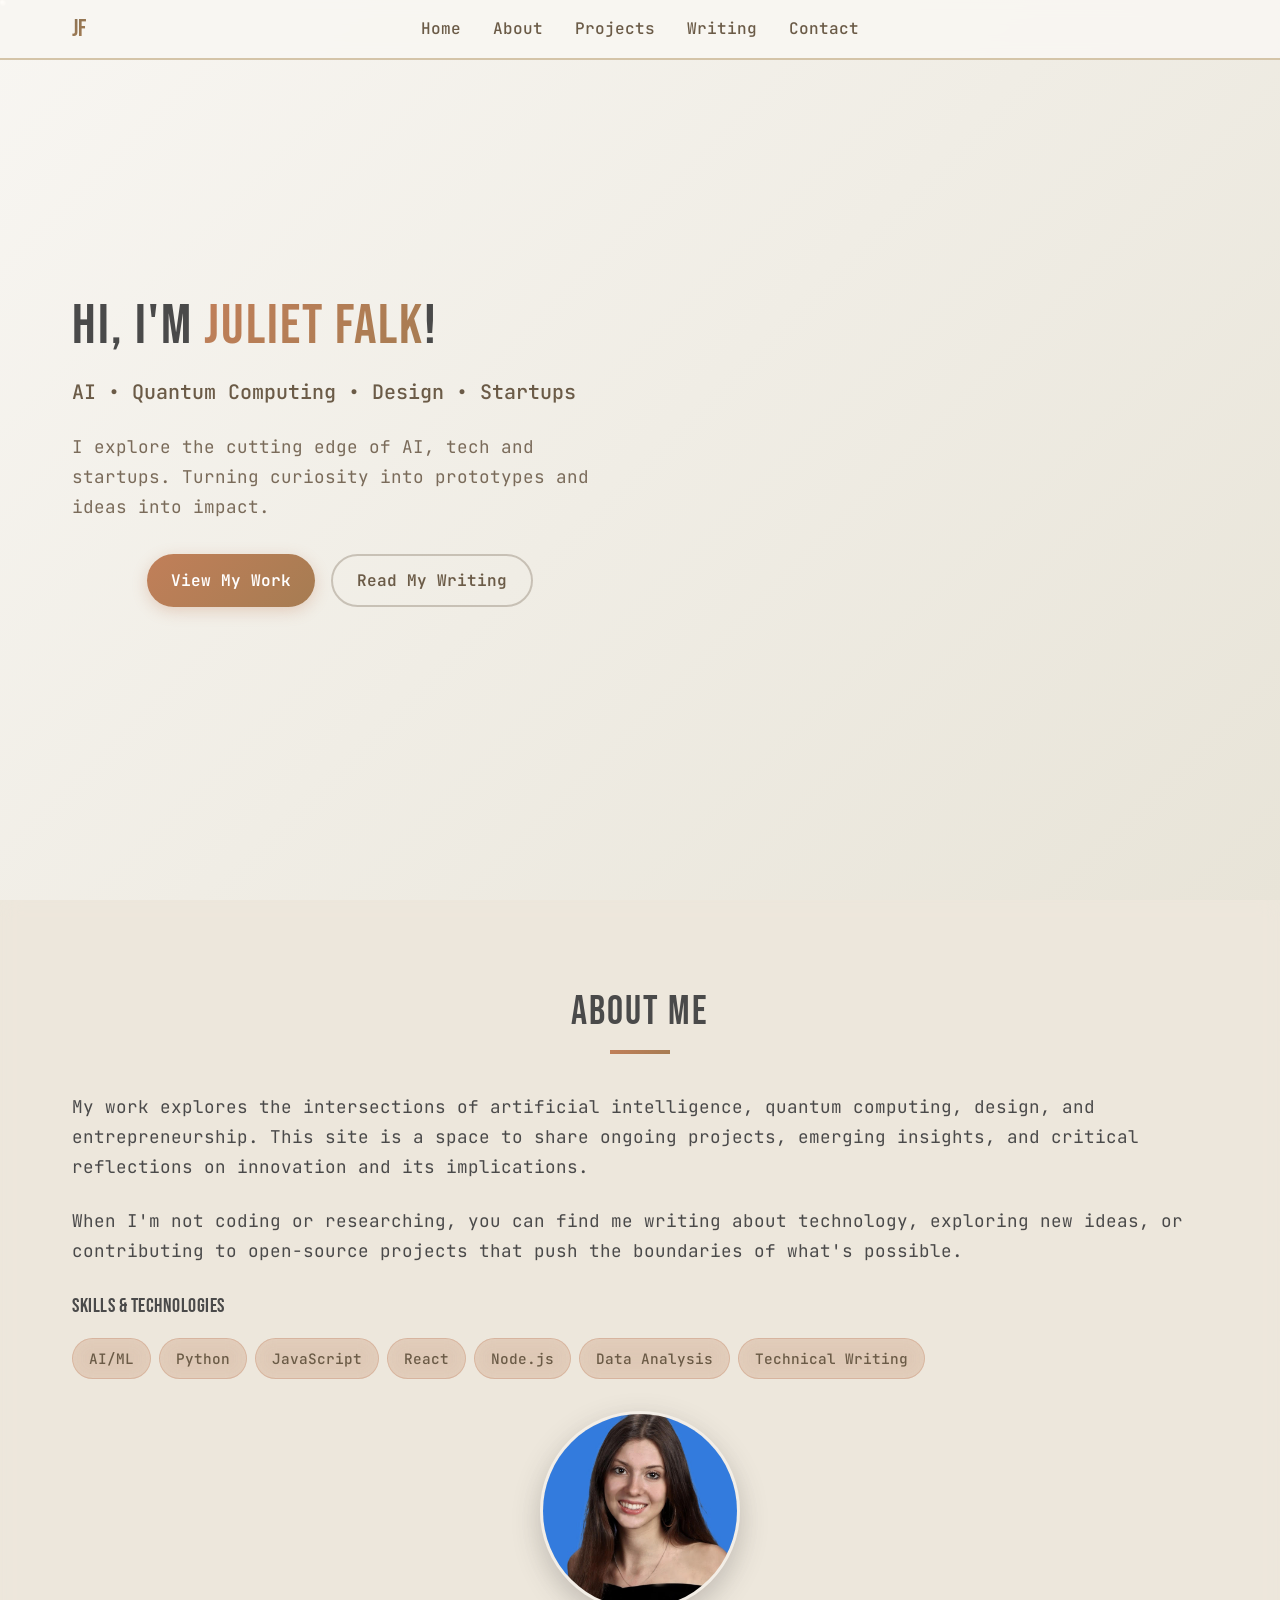
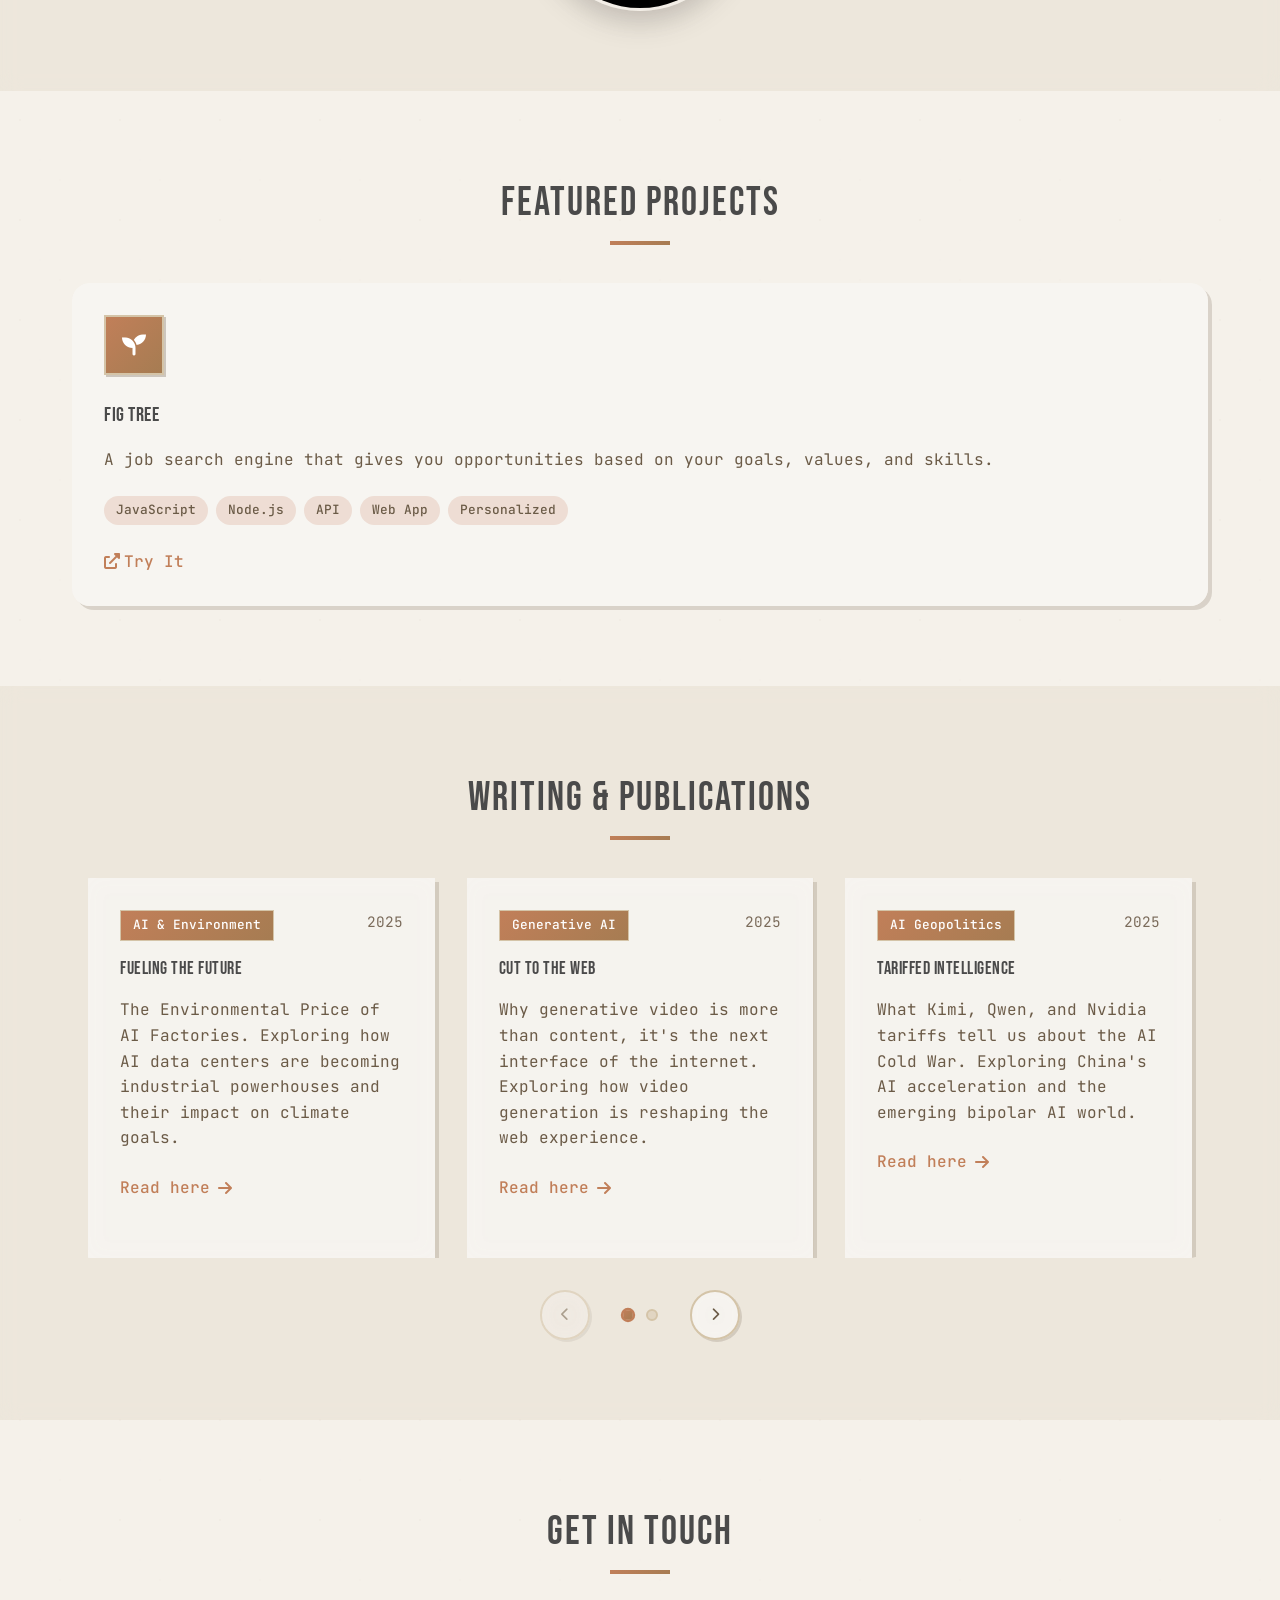
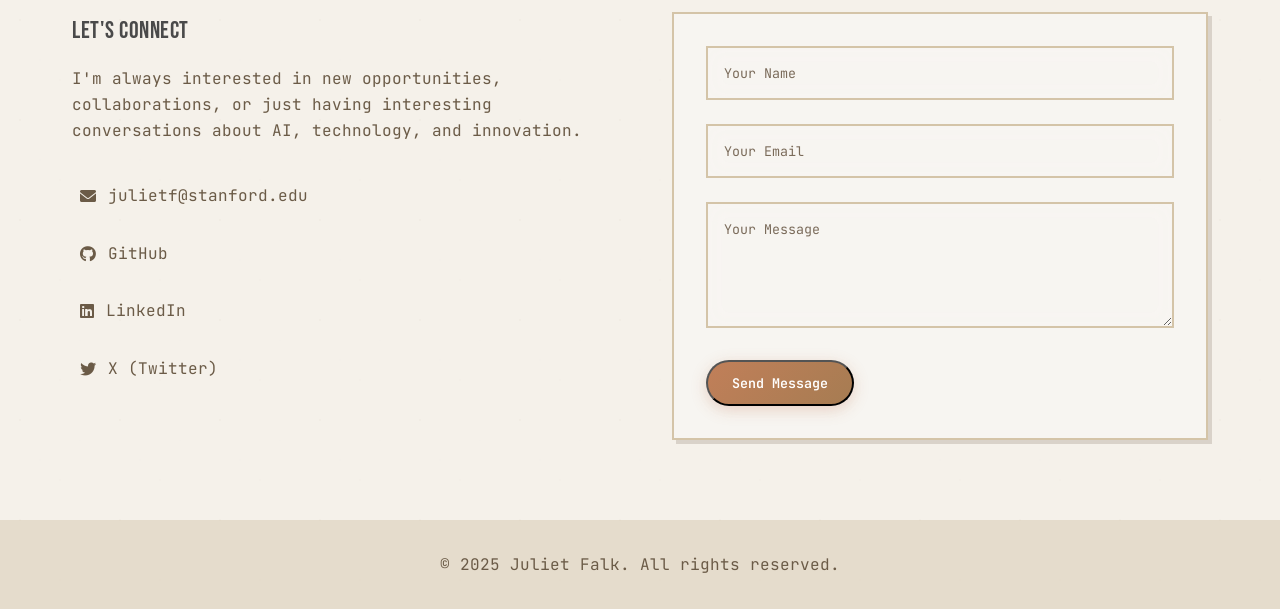
==== index.html @ 1b6f6125 "Fix logo positioning and prevent font flashing across all browsers" ====
<!DOCTYPE html>
<html lang="en">
<head>
    <meta charset="UTF-8">
    <meta name="viewport" content="width=device-width, initial-scale=1.0">
    <title>Juliet Falk - Personal Portfolio</title>
    <link rel="preconnect" href="https://fonts.googleapis.com">
    <link rel="preconnect" href="https://fonts.gstatic.com" crossorigin>
    <link rel="preconnect" href="https://cdnjs.cloudflare.com">
    <link rel="preconnect" href="https://fonts.cdnfonts.com">
    
    <link rel="stylesheet" href="styles.css">
    <link href="https://fonts.googleapis.com/css2?family=Bebas+Neue&family=Inter:wght@300;400;500;600;700&family=JetBrains+Mono:wght@300;400;500;600&display=swap" rel="stylesheet">
    <link rel="stylesheet" href="https://cdnjs.cloudflare.com/ajax/libs/font-awesome/6.0.0/css/all.min.css">
    <link rel="stylesheet" href="https://fonts.cdnfonts.com/css/wdxl-lubricant-jpn">
    
    <style>
      /* Prevent font flashing by setting initial styles */
      .nav-logo a {
        font-family: 'Bebas Neue', 'Arial Black', 'Helvetica Bold', sans-serif;
        font-size: 1.5rem;
        font-weight: 400;
        color: #8b7355;
        text-decoration: none;
        background: linear-gradient(135deg, #8b7355, #a67c52);
        -webkit-background-clip: text;
        -webkit-text-fill-color: transparent;
        background-clip: text;
        /* Ensure consistent rendering across browsers */
        -webkit-font-smoothing: antialiased;
        -moz-osx-font-smoothing: grayscale;
        text-rendering: optimizeLegibility;
      }
      
      /* Hide text until font is loaded to prevent flashing */
      .font-loading {
        visibility: hidden;
      }
      
      .font-loaded {
        visibility: visible;
        transition: visibility 0.1s ease;
      }
    </style>
</head>
<body>
    <nav class="navbar">
        <div class="nav-container">
            <div class="nav-logo">
                <a href="#home" class="font-loading">JF</a>
            </div>
            <ul class="nav-menu">
                <li><a href="#home" class="nav-link">Home</a></li>
                <li><a href="#about" class="nav-link">About</a></li>
                <li><a href="#projects" class="nav-link">Projects</a></li>
                <li><a href="#writing" class="nav-link">Writing</a></li>
                <li><a href="#contact" class="nav-link">Contact</a></li>
            </ul>
            <div class="hamburger">
                <span class="bar"></span>
                <span class="bar"></span>
                <span class="bar"></span>
            </div>
        </div>
    </nav>

    <section id="home" class="hero">
        <canvas id="hero-bg-canvas"></canvas>
        <div class="hero-container">
            <div class="hero-content">
                <h1 class="hero-title">Hi, I'm <span class="highlight">Juliet Falk</span>!</h1>
                <p class="hero-subtitle">AI • Quantum Computing • Design • Startups</p>
                <p class="hero-description">
                    I explore the cutting edge of AI, tech and startups. Turning curiosity into prototypes and ideas into impact.
                </p>
                <div class="hero-buttons">
                    <a href="#projects" class="btn btn-primary">View My Work</a>
                    <a href="#writing" class="btn btn-secondary">Read My Writing</a>
                </div>
            </div>
            <div class="hero-visual">
                <!-- Clean space for visual balance -->
            </div>
        </div>
    </section>

    <section id="about" class="about">
        <div class="container">
            <h2 class="section-title">About Me</h2>
            <div class="about-content">
                <div class="about-text">
                    <p>
                        My work explores the intersections of artificial intelligence, quantum computing, design, and entrepreneurship. 
                        This site is a space to share ongoing projects, emerging insights, and critical reflections on innovation and its implications.
                    </p>
                    <p>
                        When I'm not coding or researching, you can find me writing about technology, 
                        exploring new ideas, or contributing to open-source projects that push the boundaries 
                        of what's possible.
                    </p>
                    <div class="skills">
                        <h3>Skills & Technologies</h3>
                        <div class="skill-tags">
                            <span class="skill-tag">AI/ML</span>
                            <span class="skill-tag">Python</span>
                            <span class="skill-tag">JavaScript</span>
                            <span class="skill-tag">React</span>
                            <span class="skill-tag">Node.js</span>
                            <span class="skill-tag">Data Analysis</span>
                            <span class="skill-tag">Technical Writing</span>
                        </div>
                    </div>
                </div>
                <div class="about-image">
                    <img src="images/profile.jpg" alt="Juliet Falk" class="profile-image">
                </div>
            </div>
        </div>
    </section>

    <section id="projects" class="projects">
        <div class="container">
            <h2 class="section-title">Featured Projects</h2>
            <div class="projects-grid">
                <div class="project-card">
                    <div class="project-image">
                        <i class="fas fa-seedling"></i>
                    </div>
                    <div class="project-content">
                        <h3>Fig Tree</h3>
                        <p>A job search engine that gives you opportunities based on your goals, values, and skills.</p>
                        <div class="project-tags">
                            <span class="tag">JavaScript</span>
                            <span class="tag">Node.js</span>
                            <span class="tag">API</span>
                            <span class="tag">Web App</span>
                            <span class="tag">Personalized</span>
                        </div>
                        <div class="project-links">
                            <a href="https://fig-tree-pathfinder.lovable.app" class="project-link" target="_blank"><i class="fas fa-external-link-alt"></i> Try It</a>
                        </div>
                    </div>
                </div>
            </div>
        </div>
    </section>

    <section id="writing" class="writing">
        <div class="container">
            <h2 class="section-title">Writing & Publications</h2>
            <div class="writing-carousel">
                <div class="carousel-container">
                    <div class="carousel-track">
                        <article class="writing-card">
                            <div class="writing-meta">
                                <span class="writing-category">AI & Environment</span>
                                <span class="writing-date">2025</span>
                            </div>
                            <h3>Fueling The Future</h3>
                            <p>The Environmental Price of AI Factories. Exploring how AI data centers are becoming industrial powerhouses and their impact on climate goals.</p>
                            <a href="https://substack.com/home/post/p-170798608" class="writing-link" target="_blank">
                                Read here <i class="fas fa-arrow-right"></i>
                            </a>
                        </article>
                        
                        <article class="writing-card">
                            <div class="writing-meta">
                                <span class="writing-category">Generative AI</span>
                                <span class="writing-date">2025</span>
                            </div>
                            <h3>Cut To The Web</h3>
                            <p>Why generative video is more than content, it's the next interface of the internet. Exploring how video generation is reshaping the web experience.</p>
                            <a href="https://substack.com/home/post/p-169783555" class="writing-link" target="_blank">
                                Read here <i class="fas fa-arrow-right"></i>
                            </a>
                        </article>
                        
                        <article class="writing-card">
                            <div class="writing-meta">
                                <span class="writing-category">AI Geopolitics</span>
                                <span class="writing-date">2025</span>
                            </div>
                            <h3>Tariffed Intelligence</h3>
                            <p>What Kimi, Qwen, and Nvidia tariffs tell us about the AI Cold War. Exploring China's AI acceleration and the emerging bipolar AI world.</p>
                            <a href="https://substack.com/home/post/p-169175895" class="writing-link" target="_blank">
                                Read here <i class="fas fa-arrow-right"></i>
                            </a>
                        </article>
                        
                        <article class="writing-card">
                            <div class="writing-meta">
                                <span class="writing-category">AI Browsers</span>
                                <span class="writing-date">2025</span>
                            </div>
                            <h3>X Marks The Browser</h3>
                            <p>A mapped overview of the fast-growing AI browser ecosystem, and why your next search might be a conversation.</p>
                            <a href="https://substack.com/home/post/p-168592863" class="writing-link" target="_blank">
                                Read here <i class="fas fa-arrow-right"></i>
                            </a>
                        </article>
                        
                        <article class="writing-card">
                            <div class="writing-meta">
                                <span class="writing-category">Quantum Computing</span>
                                <span class="writing-date">2025</span>
                            </div>
                            <h3>A "Classiq" Breakthrough</h3>
                            <p>How Classiq is shaping the future of quantum software, circuit synthesis, and EDA. Read about their $110M Series C and why they're a cornerstone in the quantum race.</p>
                            <a href="https://substack.com/home/post/p-167207742?source=queue" class="writing-link" target="_blank">
                                Read here <i class="fas fa-arrow-right"></i>
                            </a>
                        </article>
                    </div>
                </div>
                
                <div class="carousel-navigation">
                    <button class="carousel-btn prev-btn" aria-label="Previous set of articles">
                        <i class="fas fa-chevron-left"></i>
                    </button>
                    <div class="carousel-dots">
                        <span class="dot active" data-index="0"></span>
                        <span class="dot" data-index="1"></span>
                    </div>
                    <button class="carousel-btn next-btn" aria-label="Next set of articles">
                        <i class="fas fa-chevron-right"></i>
                    </button>
                </div>
            </div>
        </div>
    </section>

    <section id="contact" class="contact">
        <div class="container">
            <h2 class="section-title">Get In Touch</h2>
            <div class="contact-content">
                <div class="contact-info">
                    <h3>Let's Connect</h3>
                    <p>I'm always interested in new opportunities, collaborations, or just having interesting conversations about AI, technology, and innovation.</p>
                    <div class="contact-links">
                        <a href="mailto:julietf@stanford.edu" class="contact-link">
                            <i class="fas fa-envelope"></i>
                            julietf@stanford.edu
                        </a>
                        <a href="https://github.com/julietfalk" class="contact-link">
                            <i class="fab fa-github"></i>
                            GitHub
                        </a>
                        <a href="https://linkedin.com/in/juliet-falk" class="contact-link">
                            <i class="fab fa-linkedin"></i>
                            LinkedIn
                        </a>
                        <a href="https://x.com/julietfalk1543" class="contact-link">
                            <i class="fab fa-twitter"></i>
                            X (Twitter)
                        </a>
                    </div>
                </div>
                <div class="contact-form">
                    <form>
                        <div class="form-group">
                            <input type="text" placeholder="Your Name" required>
                        </div>
                        <div class="form-group">
                            <input type="email" placeholder="Your Email" required>
                        </div>
                        <div class="form-group">
                            <textarea placeholder="Your Message" rows="5" required></textarea>
                        </div>
                        <button type="submit" class="btn btn-primary">Send Message</button>
                    </form>
                </div>
            </div>
        </div>
    </section>

    <footer class="footer">
        <div class="container">
            <p>&copy; 2025 Juliet Falk. All rights reserved.</p>
        </div>
    </footer>

    <script src="script.js"></script>
</body>
</html>
---- styles.css ----
/* Reset and Base Styles */
* {
    margin: 0;
    padding: 0;
    box-sizing: border-box;
}

/* Custom cursor trail */
.cursor-trail {
    position: fixed;
    width: 6px;
    height: 6px;
    background: radial-gradient(circle, rgba(193, 127, 89, 0.9) 0%, rgba(193, 127, 89, 0.6) 50%, transparent 100%);
    border-radius: 50%;
    pointer-events: none;
    z-index: 9999;
    mix-blend-mode: screen;
}

.cursor-trail::before,
.cursor-trail::after {
    content: '';
    position: fixed;
    width: 4px;
    height: 4px;
    background: radial-gradient(circle, rgba(193, 127, 89, 0.7) 0%, rgba(193, 127, 89, 0.4) 50%, transparent 100%);
    border-radius: 50%;
    mix-blend-mode: screen;
    pointer-events: none;
    z-index: 9998;
}

.cursor-trail::before {
    left: var(--trail2-x, 0px);
    top: var(--trail2-y, 0px);
}

.cursor-trail::after {
    left: var(--trail3-x, 0px);
    top: var(--trail3-y, 0px);
}

/* Keep cursor visible but add custom trail */
a, button, .project-card, .writing-card {
    cursor: auto;
}

/* Show default cursor on mobile */
@media (max-width: 768px) {
    .cursor-trail {
        display: none;
    }
    a, button, .project-card, .writing-card {
        cursor: auto;
    }
}

html {
    scroll-behavior: smooth;
}

body {
    font-family: 'WDXL Lubricant JPN', 'JetBrains Mono', 'Inter', sans-serif;
    line-height: 1.6;
    color: #4a4a4a;
    background: #f8f6f2;
    background-image: 
        url('data:image/svg+xml,<svg xmlns="http://www.w3.org/2000/svg" width="100" height="100" viewBox="0 0 100 100"><defs><pattern id="paper" width="100" height="100" patternUnits="userSpaceOnUse"><rect width="100" height="100" fill="%23f8f6f2"/><circle cx="20" cy="20" r="1" fill="%23e8e4d8" opacity="0.3"/><circle cx="80" cy="40" r="0.5" fill="%23e8e4d8" opacity="0.2"/><circle cx="60" cy="80" r="0.8" fill="%23e8e4d8" opacity="0.25"/><circle cx="40" cy="60" r="0.6" fill="%23e8e4d8" opacity="0.2"/></pattern></defs><rect width="100" height="100" fill="url(%23paper)"/></svg>');
    min-height: 100vh;
}

h1, h2, h3, h4, h5, h6 {
    font-family: 'Bebas Neue', sans-serif;
    font-weight: 400;
    letter-spacing: 0.5px;
}

p, span, div, a, li, button, input, textarea {
    font-family: 'WDXL Lubricant JPN', 'JetBrains Mono', 'Inter', sans-serif;
}

/* Navigation */
.navbar {
    position: fixed;
    top: 0;
    width: 100%;
    background: rgba(248, 246, 242, 0.95);
    backdrop-filter: blur(10px);
    z-index: 1000;
    padding: 1rem 0;
    transition: all 0.3s ease;
    border-bottom: 2px solid #d4c4a8;
}

.nav-container {
    max-width: 1200px;
    margin: 0 auto;
    padding: 0 2rem;
    display: flex;
    justify-content: space-between;
    align-items: center;
    position: relative;
}

.nav-logo {
    position: absolute;
    left: 2rem;
    top: 50%;
    transform: translateY(-50%);
    z-index: 1001;
}

.nav-logo a {
    display: block;
    line-height: 1;
}

.nav-logo a {
    font-family: 'Bebas Neue', 'Arial Black', 'Helvetica Bold', sans-serif;
    font-size: 1.5rem;
    font-weight: 400;
    color: #8b7355;
    text-decoration: none;
    background: linear-gradient(135deg, #8b7355, #a67c52);
    -webkit-background-clip: text;
    -webkit-text-fill-color: transparent;
    background-clip: text;
}

.nav-menu {
    display: flex;
    list-style: none;
    gap: 2rem;
    margin-left: auto;
    margin-right: auto;
}

.nav-link {
    text-decoration: none;
    color: #6b5b47;
    font-weight: 500;
    transition: color 0.3s ease;
    position: relative;
}

.nav-link:hover {
    color: #c17f59;
}

.nav-link::after {
    content: '';
    position: absolute;
    width: 0;
    height: 2px;
    bottom: -5px;
    left: 0;
    background: linear-gradient(135deg, #c17f59, #a67c52);
    transition: width 0.3s ease;
}

.nav-link:hover::after {
    width: 100%;
}

.hamburger {
    display: none;
    flex-direction: column;
    cursor: pointer;
}

.bar {
    width: 25px;
    height: 3px;
    background: #333;
    margin: 3px 0;
    transition: 0.3s;
}

/* Hero Section */
.hero {
    min-height: 100vh;
    display: flex;
    align-items: center;
    background: linear-gradient(135deg, #f8f6f2 0%, #e8e4d8 100%);
    position: relative;
    overflow: hidden;
}

#hero-bg-canvas {
    position: absolute;
    top: 0;
    left: 0;
    width: 100%;
    height: 100%;
    z-index: 0;
    pointer-events: none;
    display: block;
}

.hero-container {
    max-width: 1200px;
    margin: 0 auto;
    padding: 0 2rem;
    display: grid;
    grid-template-columns: 1fr 1fr;
    gap: 4rem;
    align-items: center;
    position: relative;
    z-index: 1;
    opacity: 0;
    transform: translateY(20px);
    animation: fadeInUp 1s ease-out 0.3s forwards;
}

@keyframes fadeInUp {
    to {
        opacity: 1;
        transform: translateY(0);
    }
}

.hero-title {
    font-family: 'Bebas Neue', 'Arial Black', 'Helvetica Bold', sans-serif;
    font-size: 3.5rem;
    font-weight: 400;
    color: #4a4a4a;
    margin-bottom: 1rem;
    line-height: 1.2;
    letter-spacing: 2px;
}

.hero-title .highlight {
    font-family: 'Bebas Neue', 'Arial Black', 'Helvetica Bold', sans-serif;
    background: linear-gradient(135deg, #c17f59, #a67c52);
    -webkit-background-clip: text;
    -webkit-text-fill-color: transparent;
    background-clip: text;
    color: #c17f59; /* Fallback color */
}

.hero-subtitle {
    font-size: 1.25rem;
    color: #6b5b47;
    margin-bottom: 1.5rem;
    font-weight: 500;
}

.hero-description {
    font-size: 1.1rem;
    color: #7a6b5a;
    margin-bottom: 2rem;
    line-height: 1.7;
}

.hero-buttons {
    display: flex;
    gap: 1rem;
    flex-wrap: wrap;
    justify-content: center;
}

.btn {
    padding: 12px 24px;
    border-radius: 50px;
    text-decoration: none;
    font-weight: 600;
    transition: all 0.3s ease;
    display: inline-flex;
    align-items: center;
    gap: 0.5rem;
}

.btn-primary {
    background: linear-gradient(135deg, #c17f59, #a67c52);
    color: white;
    box-shadow: 0 4px 15px rgba(193, 127, 89, 0.3);
}

.btn-primary:hover {
    transform: translateY(-2px);
    box-shadow: 0 6px 20px rgba(193, 127, 89, 0.4);
}

.btn-secondary {
    background: transparent;
    color: #6b5b47;
    border: 2px solid rgba(107, 91, 71, 0.3);
}

.btn-secondary:hover {
    background: rgba(107, 91, 71, 0.1);
    border-color: rgba(107, 91, 71, 0.5);
}

.hero-visual {
    display: flex;
    justify-content: center;
    align-items: center;
    position: relative;
}

/* Container */
.container {
    max-width: 1200px;
    margin: 0 auto;
    padding: 0 2rem;
}

/* Section Styles */
section {
    padding: 5rem 0;
}

.section-title {
    font-family: 'Bebas Neue', 'Arial Black', 'Helvetica Bold', sans-serif;
    font-size: 2.5rem;
    font-weight: 400;
    text-align: center;
    margin-bottom: 3rem;
    color: #4a4a4a;
    position: relative;
    letter-spacing: 2px;
}

.section-title::after {
    content: '';
    position: absolute;
    bottom: -10px;
    left: 50%;
    transform: translateX(-50%) scaleX(0);
    width: 60px;
    height: 4px;
    background: linear-gradient(135deg, #c17f59, #a67c52);
    border-radius: 0;
    transition: transform 0.8s ease;
    transform-origin: center;
}

.section-title.animate::after {
    transform: translateX(-50%) scaleX(1);
}

/* About Section */
.about {
    background: rgba(212, 196, 168, 0.3);
    backdrop-filter: blur(10px);
}

.about-content {
    display: grid;
    grid-template-columns: 2fr 1fr;
    gap: 4rem;
    align-items: center;
    grid-template-columns: 1fr;
    gap: 2rem;
    opacity: 0;
    transform: translateY(30px);
    transition: all 0.6s cubic-bezier(0.4, 0, 0.2, 1);
}

.about-content.animate {
    opacity: 1;
    transform: translateY(0);
}

.about-text p {
    font-size: 1.1rem;
    color: #4a4a4a;
    margin-bottom: 1.5rem;
    line-height: 1.7;
}

.skills h3 {
    color: #4a4a4a;
    margin-bottom: 1rem;
    font-size: 1.25rem;
}

.skill-tags {
    display: flex;
    flex-wrap: wrap;
    gap: 0.5rem;
}

.skill-tag {
    background: rgba(193, 127, 89, 0.2);
    color: #6b5b47;
    padding: 0.5rem 1rem;
    border-radius: 25px;
    font-size: 0.9rem;
    font-weight: 500;
    backdrop-filter: blur(10px);
    border: 1px solid rgba(193, 127, 89, 0.3);
    transition: all 0.3s ease;
    transform: translateY(0);
}

.skill-tag:hover {
    transform: translateY(-2px);
    background: rgba(193, 127, 89, 0.3);
    box-shadow: 0 4px 8px rgba(193, 127, 89, 0.2);
}

.about-image {
    display: flex;
    justify-content: center;
}

.image-placeholder {
    width: 200px;
    height: 200px;
    background: rgba(255, 255, 255, 0.1);
    border-radius: 50%;
    display: flex;
    flex-direction: column;
    align-items: center;
    justify-content: center;
    color: white;
    backdrop-filter: blur(10px);
    border: 2px solid rgba(255, 255, 255, 0.2);
}

.image-placeholder i {
    font-size: 3rem;
    margin-bottom: 0.5rem;
    opacity: 0.7;
}

/* Projects Section */
.projects {
    background: rgba(212, 196, 168, 0.1);
}

.projects-grid {
    display: grid;
    grid-template-columns: repeat(auto-fit, minmax(350px, 1fr));
    gap: 2rem;
}

.project-card {
    background: rgba(248, 246, 242, 0.9);
    border-radius: 18px;
    padding: 2rem;
    backdrop-filter: blur(10px);
    border: none;
    transition: all 0.4s cubic-bezier(0.4, 0, 0.2, 1);
    box-shadow: 4px 4px 0px rgba(107, 91, 71, 0.2);
    position: relative;
    overflow: visible;
    opacity: 0;
    transform: translateY(30px);
}

.project-card.animate {
    opacity: 1;
    transform: translateY(0);
}

.project-card:hover {
    transform: translateY(-8px) scale(1.02);
    box-shadow: 8px 12px 20px rgba(107, 91, 71, 0.15);
}

.project-card::before {
    content: '';
    position: absolute;
    top: 0;
    left: 0;
    right: 0;
    bottom: 0;
    background: radial-gradient(circle at var(--mouse-x, 50%) var(--mouse-y, 50%), rgba(193, 127, 89, 0.14) 0%, transparent 45%);
    border-radius: 18px;
    opacity: 0;
    transition: opacity 0.3s ease;
    pointer-events: none;
}

.project-card:hover::before {
    opacity: 1;
}

.project-image {
    width: 60px;
    height: 60px;
    background: linear-gradient(135deg, #c17f59, #a67c52);
    border-radius: 0;
    display: flex;
    align-items: center;
    justify-content: center;
    margin-bottom: 1.5rem;
    border: 2px solid #d4c4a8;
    box-shadow: 2px 2px 0px rgba(107, 91, 71, 0.3);
}

.project-image i {
    font-size: 1.5rem;
    color: white;
}

.project-content h3 {
    color: #4a4a4a;
    font-size: 1.25rem;
    margin-bottom: 1rem;
}

.project-content p {
    color: #6b5b47;
    margin-bottom: 1.5rem;
    line-height: 1.6;
}

.project-tags {
    display: flex;
    flex-wrap: wrap;
    gap: 0.5rem;
    margin-bottom: 1.5rem;
}

.tag {
    background: rgba(193, 127, 89, 0.2);
    color: #6b5b47;
    padding: 0.25rem 0.75rem;
    border-radius: 15px;
    font-size: 0.8rem;
    font-weight: 500;
}

.project-links {
    display: flex;
    gap: 1rem;
}

.project-link {
    color: #c17f59;
    text-decoration: none;
    font-weight: 500;
    display: flex;
    align-items: center;
    gap: 0.25rem;
    transition: color 0.3s ease;
}

.project-link:hover {
    color: #a67c52;
}

/* Writing Section */
.writing {
    background: rgba(212, 196, 168, 0.3);
    backdrop-filter: blur(10px);
}

/* Writing Carousel */
.writing-carousel {
    position: relative;
    max-width: 1200px;
    margin: 0 auto;
}

.carousel-container {
    position: relative;
    overflow: hidden;
    border-radius: 18px;
    margin-bottom: 2rem;
    min-height: 300px;
}

.carousel-track {
    display: flex;
    gap: 2rem;
    transition: transform 0.5s cubic-bezier(0.4, 0, 0.2, 1);
    padding: 0 1rem;
}

.carousel-track .writing-card {
    min-width: calc(33.333% - 1.33rem);
    flex: 0 0 calc(33.333% - 1.33rem);
    opacity: 1;
    transform: none;
    transition: all 0.3s ease;
    position: relative;
}

.carousel-navigation {
    display: flex;
    align-items: center;
    justify-content: center;
    gap: 2rem;
    margin-top: 2rem;
}

.carousel-btn {
    background: rgba(248, 246, 242, 0.9);
    border: 2px solid #d4c4a8;
    color: #6b5b47;
    width: 50px;
    height: 50px;
    border-radius: 50%;
    display: flex;
    align-items: center;
    justify-content: center;
    cursor: pointer;
    transition: all 0.3s ease;
    backdrop-filter: blur(10px);
    box-shadow: 2px 2px 0px rgba(107, 91, 71, 0.2);
}

.carousel-btn:hover {
    background: rgba(193, 127, 89, 0.1);
    color: #c17f59;
    transform: translateY(-2px);
    box-shadow: 4px 6px 12px rgba(107, 91, 71, 0.15);
}

.carousel-btn:active {
    transform: translateY(0);
    box-shadow: 1px 1px 0px rgba(107, 91, 71, 0.3);
}

.carousel-btn:disabled {
    opacity: 0.5;
    cursor: not-allowed;
    transform: none;
}

.carousel-dots {
    display: flex;
    gap: 0.75rem;
}

.dot {
    width: 12px;
    height: 12px;
    border-radius: 50%;
    background: rgba(212, 196, 168, 0.5);
    cursor: pointer;
    transition: all 0.3s ease;
    border: 2px solid #d4c4a8;
}

.dot:hover {
    background: rgba(193, 127, 89, 0.3);
    transform: scale(1.2);
}

.dot.active {
    background: linear-gradient(135deg, #c17f59, #a67c52);
    border-color: #c17f59;
    transform: scale(1.2);
}

/* Responsive adjustments for carousel */
@media (max-width: 1024px) {
    .carousel-track .writing-card {
        min-width: calc(50% - 1rem);
        flex: 0 0 calc(50% - 1rem);
    }
    
    .carousel-track {
        gap: 1.5rem;
    }
}

/* Responsive adjustments for navigation */
@media (max-width: 768px) {
    .nav-logo {
        left: 1rem;
    }
    
    .nav-container {
        padding: 0 1rem;
    }
}

@media (max-width: 768px) {
    .writing-carousel {
        max-width: 100%;
    }
    
    .carousel-track .writing-card {
        min-width: 100%;
        flex: 0 0 100%;
    }
    
    .carousel-track {
        gap: 1rem;
    }
    
    .carousel-navigation {
        gap: 1rem;
    }
    
    .carousel-btn {
        width: 45px;
        height: 45px;
    }
    
    .dot {
        width: 10px;
        height: 10px;
    }
}

.writing-card {
    background: rgba(248, 246, 242, 0.9);
    border-radius: 0;
    padding: 2rem;
    backdrop-filter: blur(10px);
    border: none !important;
    border-image: none !important;
    transition: all 0.4s cubic-bezier(0.4, 0, 0.2, 1);
    box-shadow: 4px 4px 0px rgba(107, 91, 71, 0.2);
    position: relative;
    overflow: visible;
    opacity: 0;
    transform: translateY(30px);
}

.writing-card.animate {
    opacity: 1;
    transform: translateY(0);
}

.writing-card:hover {
    transform: translateY(-8px) scale(1.02);
    box-shadow: 8px 12px 20px rgba(107, 91, 71, 0.15);
}

.writing-card::after {
    display: none !important;
}

.writing-card::before {
    content: '';
    position: absolute;
    top: 0;
    left: 0;
    right: 0;
    bottom: 0;
    background: radial-gradient(circle at var(--mouse-x, 50%) var(--mouse-y, 50%), rgba(193, 127, 89, 0.11) 0%, transparent 45%);
    border-radius: 0;
    opacity: 0;
    transition: opacity 0.3s ease;
    pointer-events: none;
}

.writing-card:hover::before {
    opacity: 1;
}

.writing-meta {
    display: flex;
    justify-content: space-between;
    margin-bottom: 1rem;
}

.writing-category {
    background: linear-gradient(135deg, #c17f59, #a67c52);
    color: white;
    padding: 0.25rem 0.75rem;
    border-radius: 0;
    font-size: 0.8rem;
    font-weight: 500;
    border: 1px solid #d4c4a8;
}

.writing-date {
    color: #7a6b5a;
    font-size: 0.9rem;
}

.writing-card h3 {
    color: #4a4a4a;
    font-size: 1.1rem;
    margin-bottom: 1rem;
    line-height: 1.4;
}

.writing-card p {
    color: #6b5b47;
    margin-bottom: 1.5rem;
    line-height: 1.6;
}

.writing-link {
    color: #c17f59;
    text-decoration: none;
    font-weight: 500;
    display: flex;
    align-items: center;
    gap: 0.5rem;
    transition: all 0.3s ease;
}

.writing-link:hover {
    color: #a67c52;
    gap: 0.75rem;
}

/* Contact Section */
.contact {
    background: rgba(212, 196, 168, 0.1);
}

.contact-content {
    display: grid;
    grid-template-columns: 1fr 1fr;
    gap: 4rem;
    opacity: 0;
    transform: translateY(30px);
    transition: all 0.6s cubic-bezier(0.4, 0, 0.2, 1);
}

.contact-content.animate {
    opacity: 1;
    transform: translateY(0);
}

.contact-info h3 {
    color: #4a4a4a;
    font-size: 1.5rem;
    margin-bottom: 1rem;
}

.contact-info p {
    color: #6b5b47;
    margin-bottom: 2rem;
    line-height: 1.6;
}

.contact-links {
    display: flex;
    flex-direction: column;
    gap: 1rem;
}

.contact-link {
    color: #6b5b47;
    text-decoration: none;
    display: flex;
    align-items: center;
    gap: 0.75rem;
    transition: all 0.3s ease;
    padding: 0.5rem;
    border-radius: 10px;
}

.contact-link:hover {
    color: #c17f59;
    background: rgba(212, 196, 168, 0.5);
}

.contact-form {
    background: rgba(248, 246, 242, 0.9);
    padding: 2rem;
    border-radius: 0;
    backdrop-filter: blur(10px);
    border: 2px solid #d4c4a8;
    box-shadow: 4px 4px 0px rgba(107, 91, 71, 0.2);
}

.form-group {
    margin-bottom: 1.5rem;
}

.form-group input,
.form-group textarea {
    width: 100%;
    padding: 1rem;
    border: 2px solid #d4c4a8;
    border-radius: 0;
    background: rgba(248, 246, 242, 0.8);
    color: #4a4a4a;
    font-family: inherit;
    backdrop-filter: blur(10px);
    transition: all 0.3s ease;
}

.form-group input::placeholder,
.form-group textarea::placeholder {
    color: #7a6b5a;
}

.form-group input:focus,
.form-group textarea:focus {
    outline: none;
    border-color: #c17f59;
    background: rgba(248, 246, 242, 0.9);
}

/* Footer */
.footer {
    background: rgba(212, 196, 168, 0.5);
    text-align: center;
    padding: 2rem 0;
    color: #6b5b47;
}

/* Responsive Design */
@media (max-width: 768px) {
    .hamburger {
        display: flex;
    }

    .nav-menu {
        position: fixed;
        left: -100%;
        top: 70px;
        flex-direction: column;
        background-color: rgba(255, 255, 255, 0.95);
        width: 100%;
        text-align: center;
        transition: 0.3s;
        backdrop-filter: blur(10px);
        padding: 2rem 0;
    }

    .nav-menu.active {
        left: 0;
    }

    .hero-container {
        grid-template-columns: 1fr;
        text-align: center;
        gap: 2rem;
    }

    .hero-title {
        font-size: 2.5rem;
    }

    .hero-buttons {
        justify-content: center;
    }

    .about-content {
        grid-template-columns: 1fr;
        gap: 2rem;
    }

    .contact-content {
        grid-template-columns: 1fr;
        gap: 2rem;
    }

    .projects-grid {
        grid-template-columns: 1fr;
    }

    .writing-grid {
        grid-template-columns: 1fr;
    }


}

@media (max-width: 480px) {
    .container {
        padding: 0 1rem;
    }

    .hero-title {
        font-size: 2rem;
    }

    .section-title {
        font-size: 2rem;
    }

    .btn {
        padding: 10px 20px;
        font-size: 0.9rem;
    }
}

.profile-image {
    width: 200px;
    height: 200px;
    border-radius: 50%;
    object-fit: cover;
    border: 3px solid rgba(255, 255, 255, 0.3);
    box-shadow: 0 10px 30px rgba(0, 0, 0, 0.2);
    transition: transform 0.3s ease;
}

.profile-image:hover {
    transform: scale(1.05);
}

/* Removed concrete blocks - clean space for visual balance */
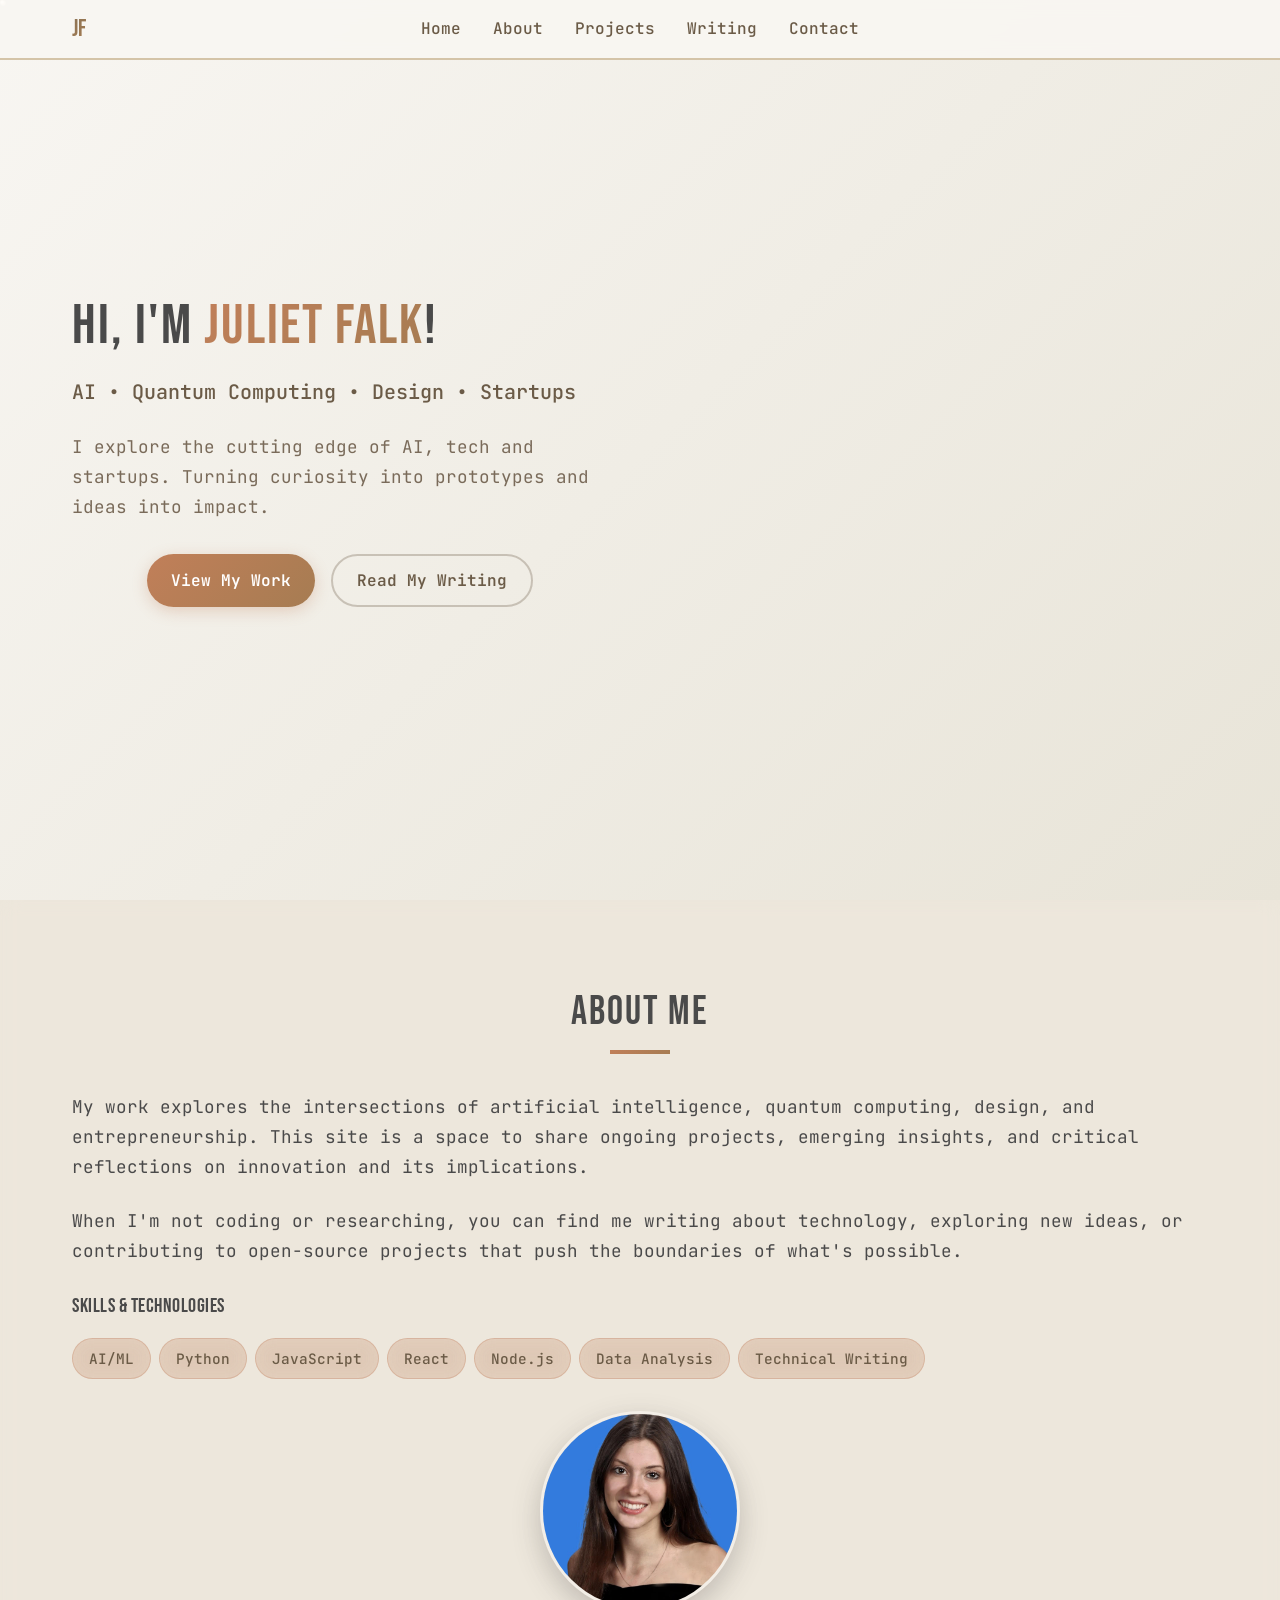
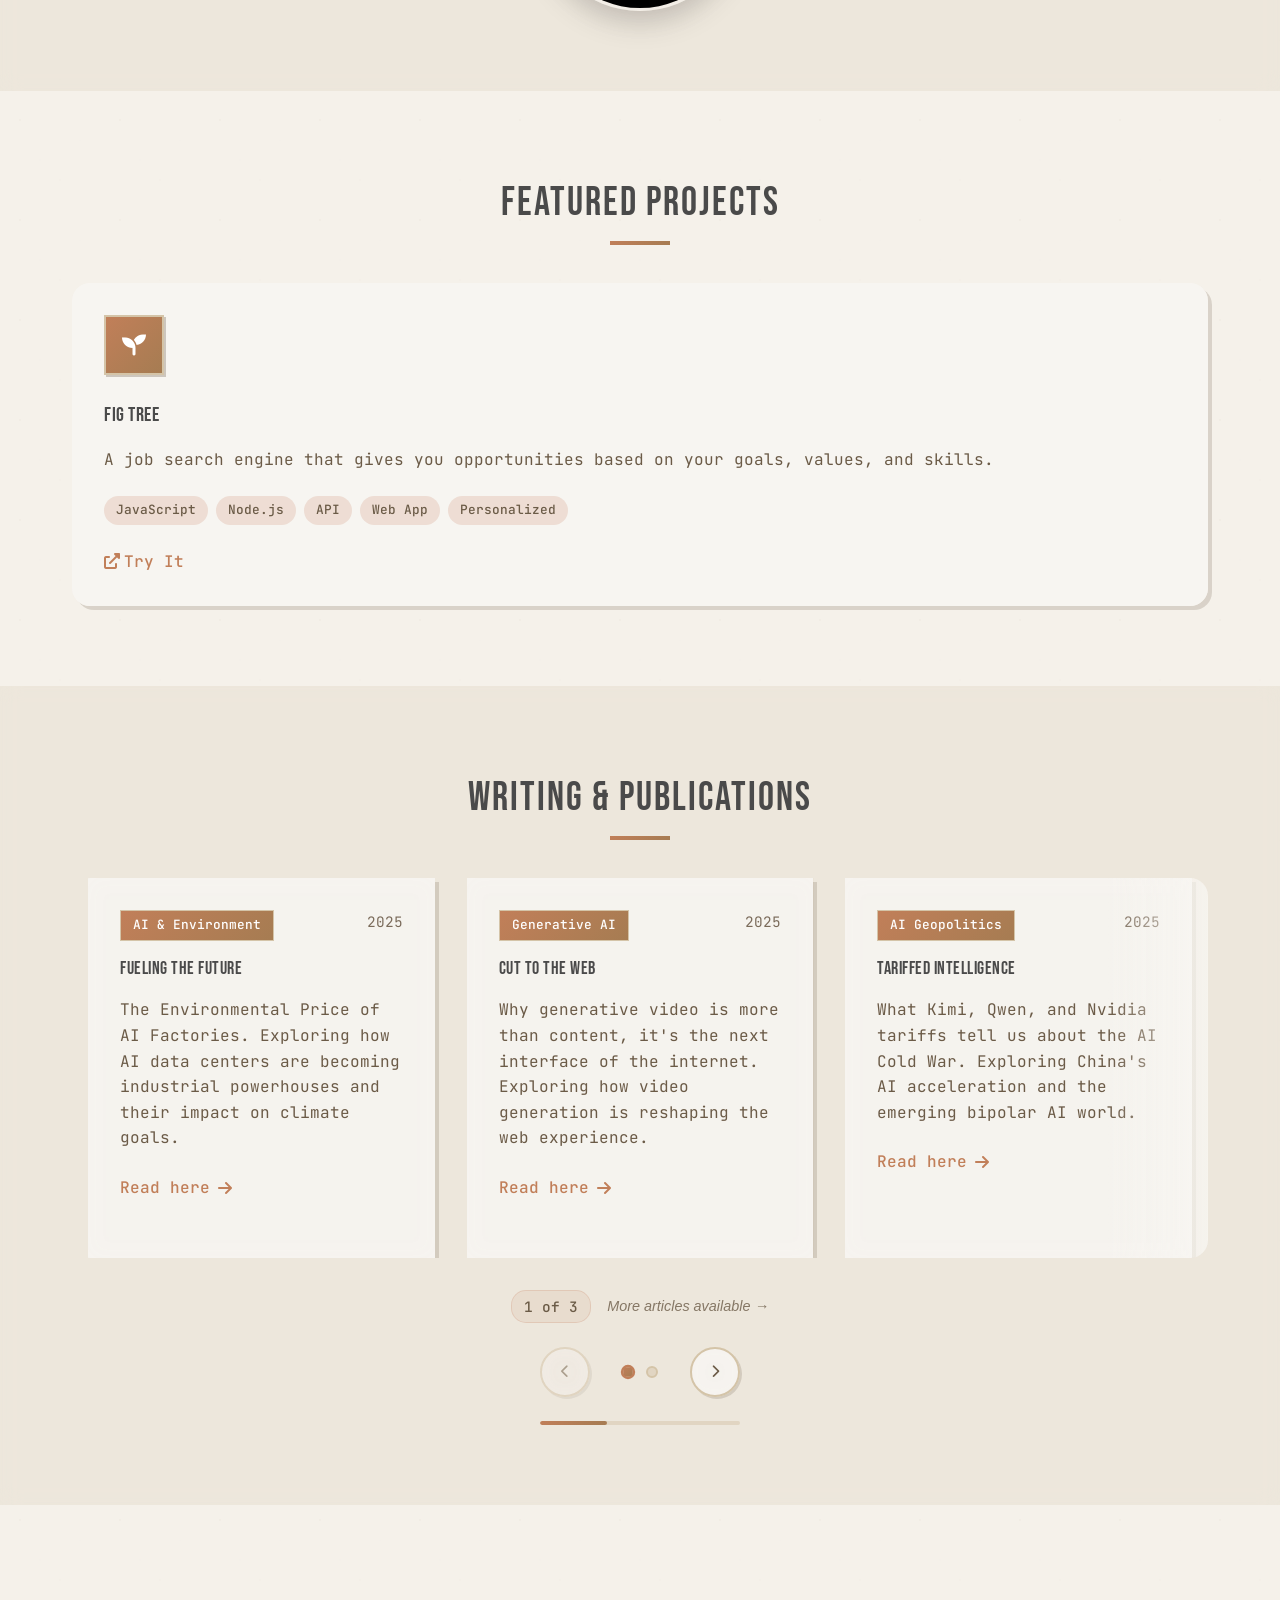
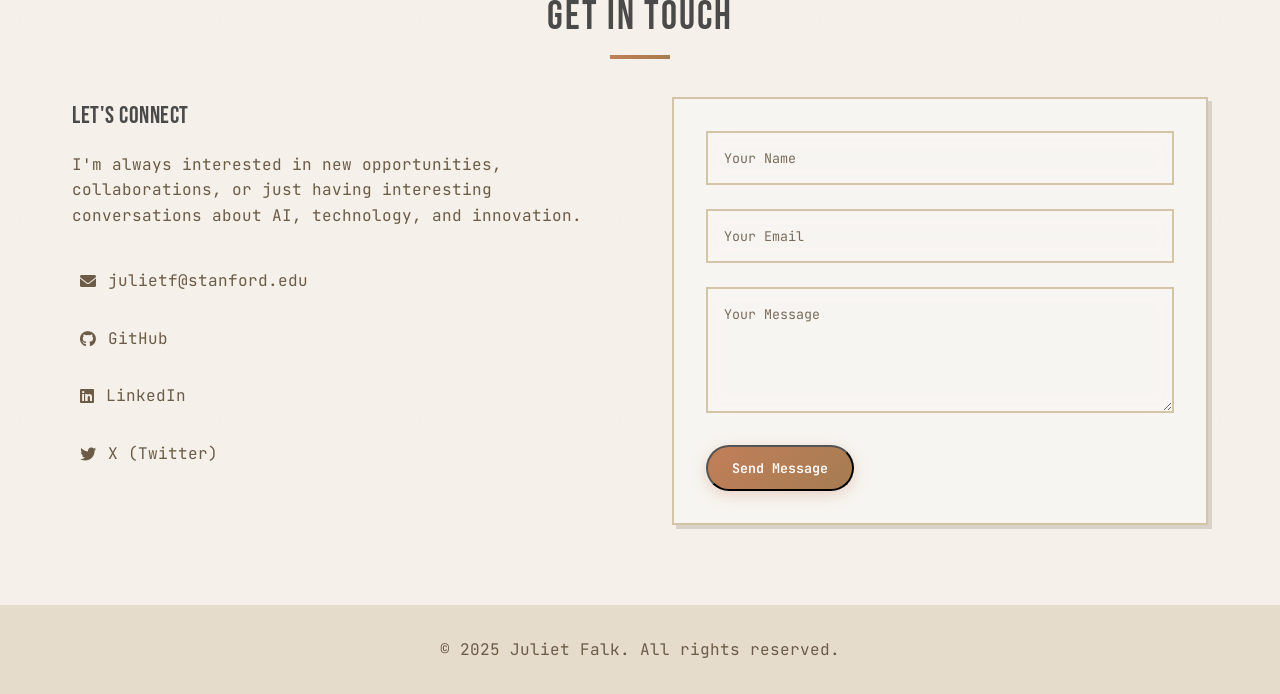
==== commit 5701ce1c: "Improve carousel UI with visual indicators and intuitive navigation" ====
--- a/index.html
+++ b/index.html
@@ -150,6 +150,7 @@
             <h2 class="section-title">Writing & Publications</h2>
             <div class="writing-carousel">
                 <div class="carousel-container">
+                    <div class="carousel-overlay carousel-overlay-right"></div>
                     <div class="carousel-track">
                         <article class="writing-card">
                             <div class="writing-meta">
@@ -214,16 +215,29 @@
                 </div>
                 
                 <div class="carousel-navigation">
-                    <button class="carousel-btn prev-btn" aria-label="Previous set of articles">
-                        <i class="fas fa-chevron-left"></i>
-                    </button>
-                    <div class="carousel-dots">
-                        <span class="dot active" data-index="0"></span>
-                        <span class="dot" data-index="1"></span>
-                    </div>
-                    <button class="carousel-btn next-btn" aria-label="Next set of articles">
-                        <i class="fas fa-chevron-right"></i>
-                    </button>
+                    <div class="carousel-info">
+                        <span class="carousel-counter">1 of 2</span>
+                        <span class="carousel-hint">More articles available →</span>
+                    </div>
+                    
+                    <div class="carousel-controls">
+                        <button class="carousel-btn prev-btn" aria-label="Previous set of articles">
+                            <i class="fas fa-chevron-left"></i>
+                        </button>
+                        <div class="carousel-dots">
+                            <span class="dot active" data-index="0"></span>
+                            <span class="dot" data-index="1"></span>
+                        </div>
+                        <button class="carousel-btn next-btn" aria-label="Next set of articles">
+                            <i class="fas fa-chevron-right"></i>
+                        </button>
+                    </div>
+                    
+                    <div class="carousel-progress">
+                        <div class="progress-bar">
+                            <div class="progress-fill"></div>
+                        </div>
+                    </div>
                 </div>
             </div>
         </div>
--- a/styles.css
+++ b/styles.css
@@ -565,6 +565,20 @@
     min-height: 300px;
 }
 
+.carousel-overlay {
+    position: absolute;
+    top: 0;
+    width: 100px;
+    height: 100%;
+    pointer-events: none;
+    z-index: 10;
+}
+
+.carousel-overlay-right {
+    right: 0;
+    background: linear-gradient(to right, transparent, rgba(248, 246, 242, 0.8));
+}
+
 .carousel-track {
     display: flex;
     gap: 2rem;
@@ -583,10 +597,65 @@
 
 .carousel-navigation {
     display: flex;
-    align-items: center;
-    justify-content: center;
+    flex-direction: column;
+    align-items: center;
+    gap: 1.5rem;
+    margin-top: 2rem;
+}
+
+.carousel-info {
+    display: flex;
+    align-items: center;
+    gap: 1rem;
+    font-size: 0.9rem;
+    color: #6b5b47;
+}
+
+.carousel-counter {
+    background: rgba(193, 127, 89, 0.1);
+    padding: 0.25rem 0.75rem;
+    border-radius: 15px;
+    font-weight: 500;
+    border: 1px solid rgba(193, 127, 89, 0.2);
+}
+
+.carousel-hint {
+    opacity: 0.8;
+    font-style: italic;
+    animation: pulse-hint 2s ease-in-out infinite;
+}
+
+@keyframes pulse-hint {
+    0%, 100% { opacity: 0.8; }
+    50% { opacity: 1; }
+}
+
+.carousel-controls {
+    display: flex;
+    align-items: center;
     gap: 2rem;
-    margin-top: 2rem;
+}
+
+.carousel-progress {
+    width: 200px;
+    height: 4px;
+    background: rgba(212, 196, 168, 0.5);
+    border-radius: 2px;
+    overflow: hidden;
+}
+
+.progress-bar {
+    width: 100%;
+    height: 100%;
+    position: relative;
+}
+
+.progress-fill {
+    height: 100%;
+    background: linear-gradient(135deg, #c17f59, #a67c52);
+    border-radius: 2px;
+    transition: width 0.5s ease;
+    width: 50%; /* Start at 50% since we're on first position */
 }
 
 .carousel-btn {
@@ -658,6 +727,16 @@
     
     .carousel-track {
         gap: 1.5rem;
+    }
+    
+    .carousel-info {
+        flex-direction: column;
+        gap: 0.5rem;
+        text-align: center;
+    }
+    
+    .carousel-progress {
+        width: 150px;
     }
 }
 
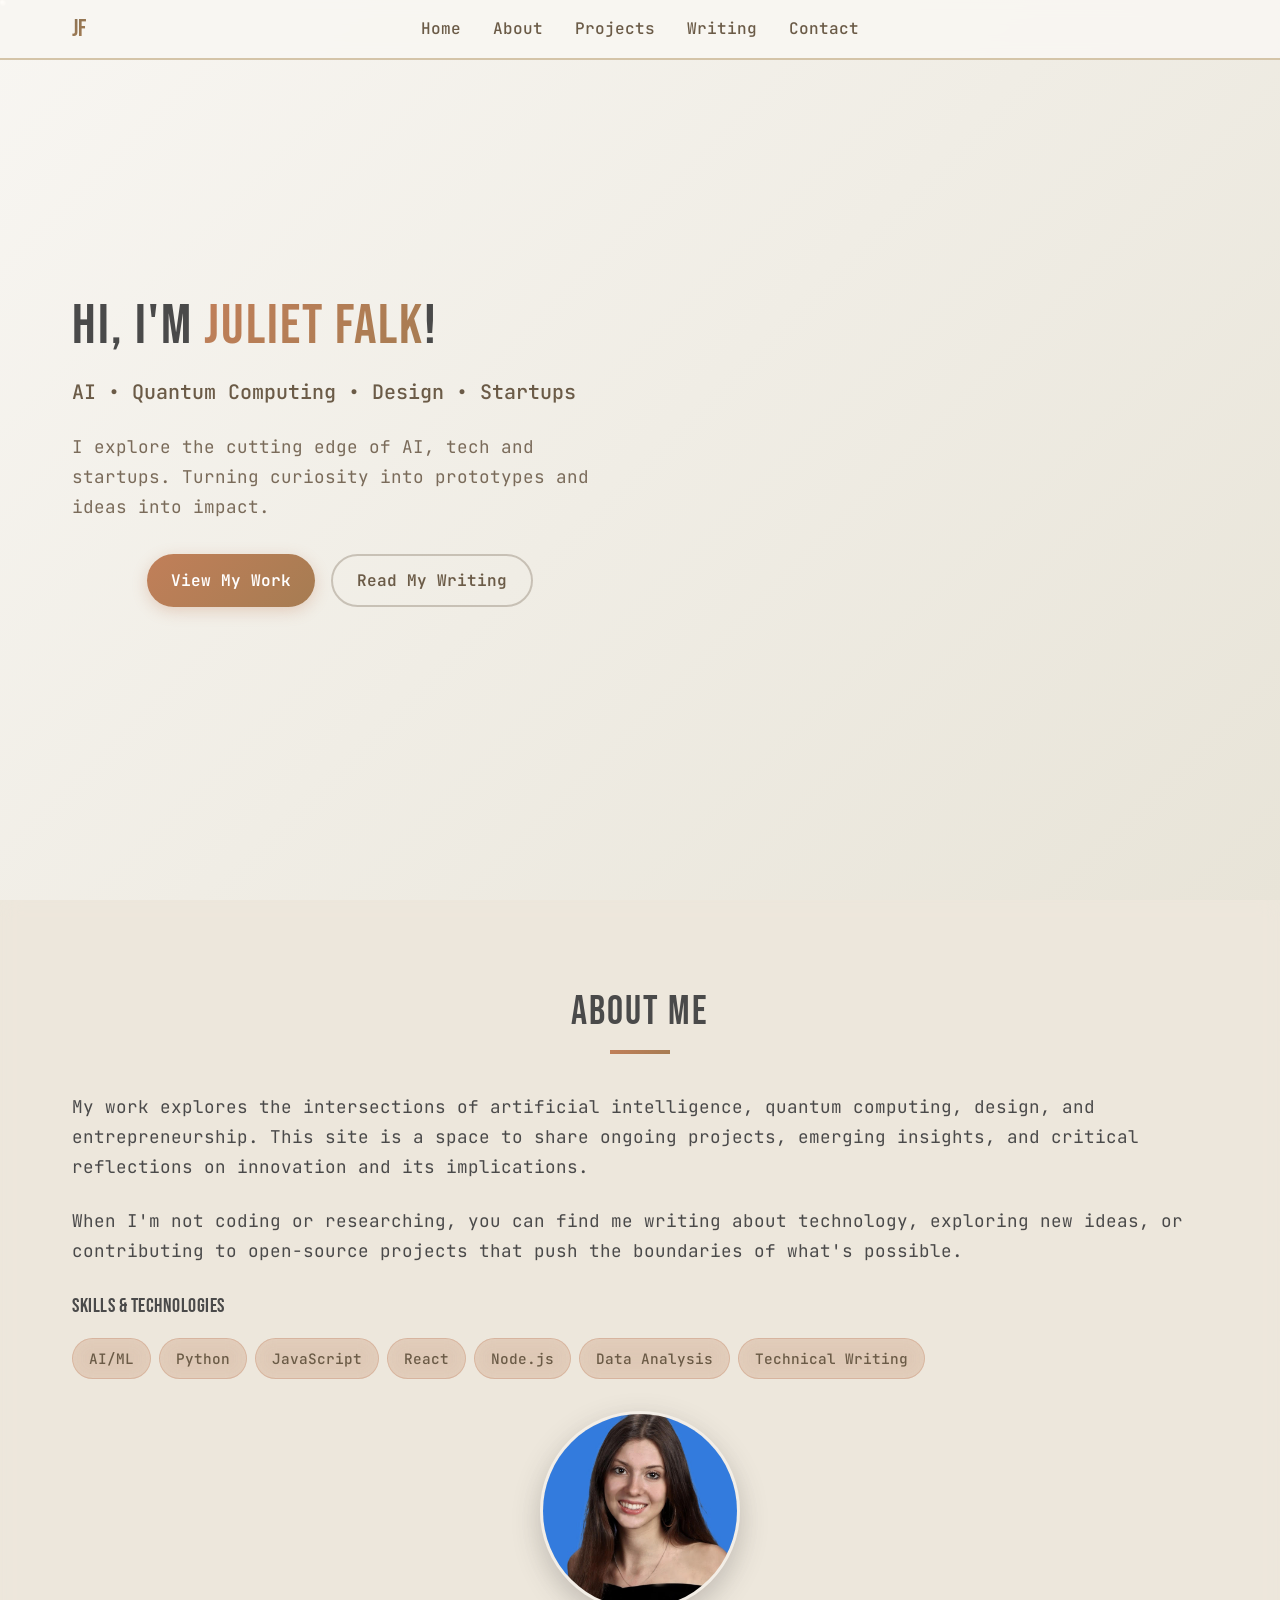
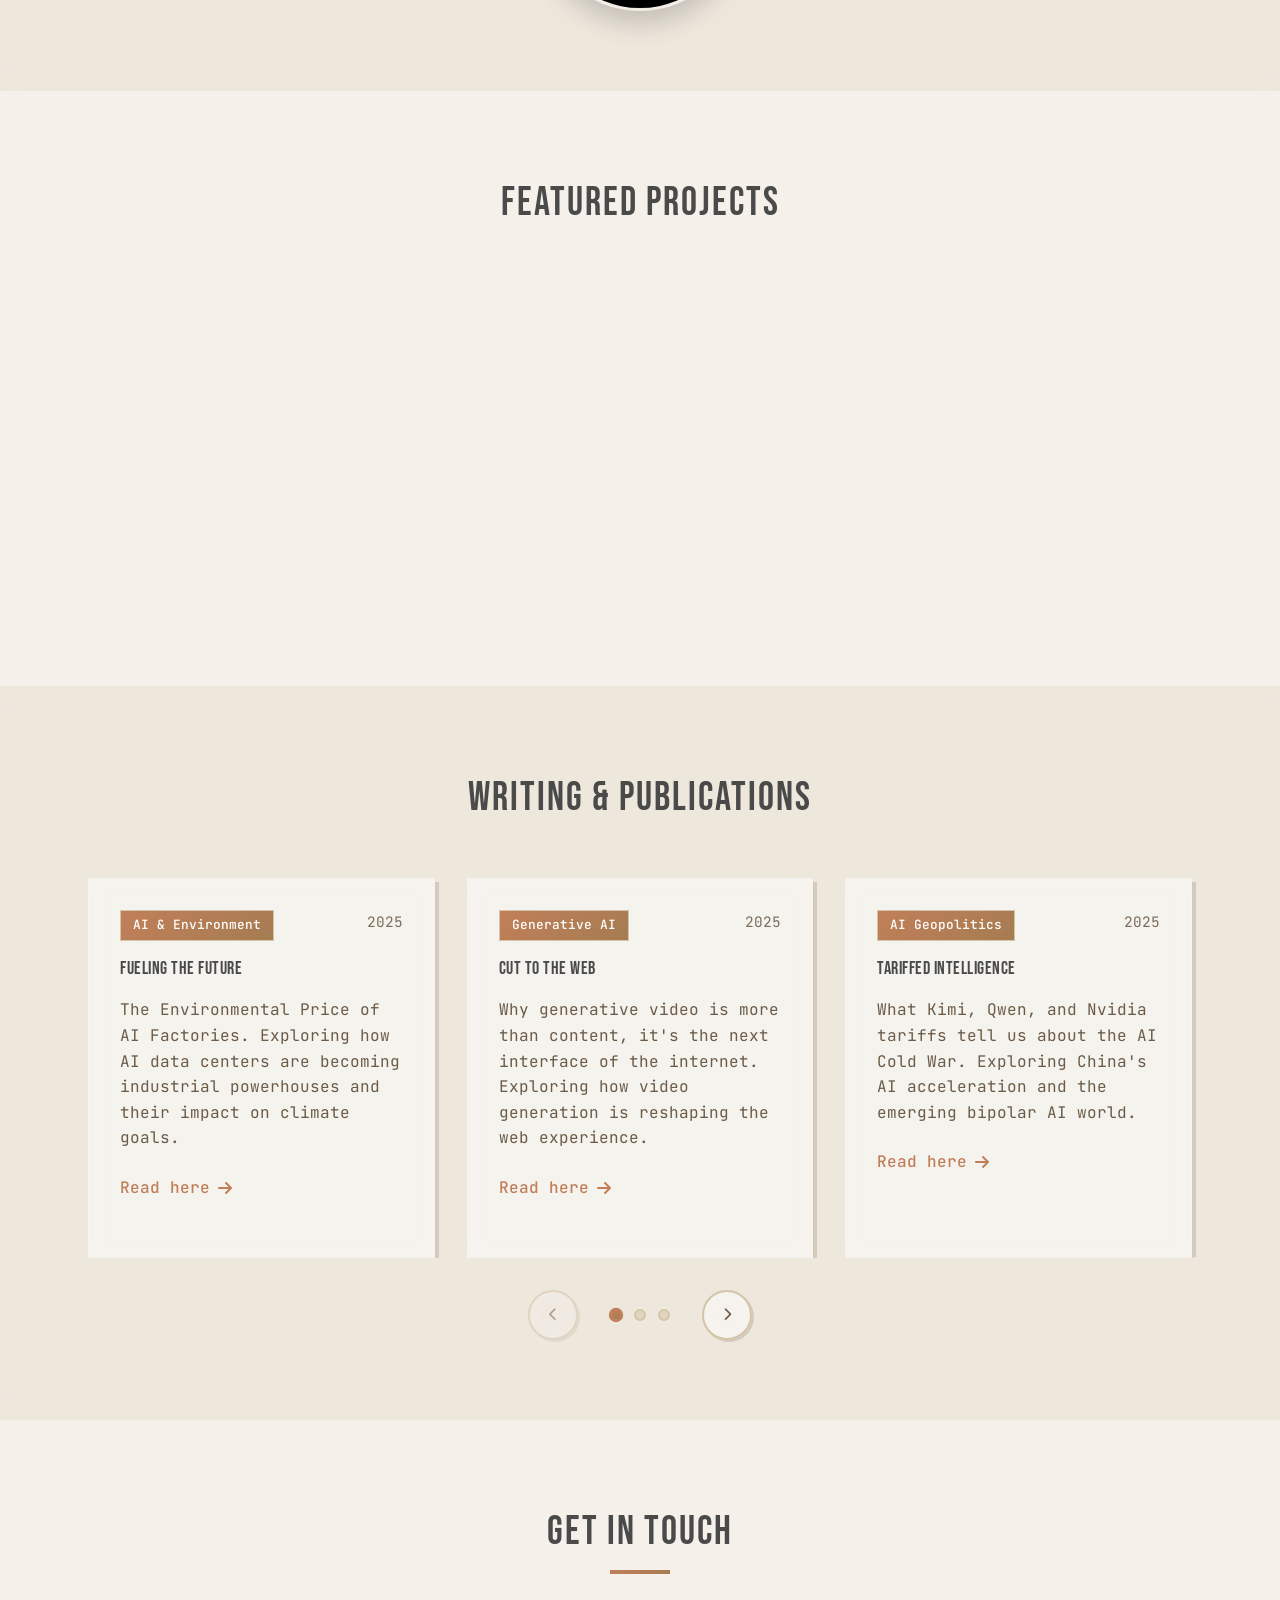
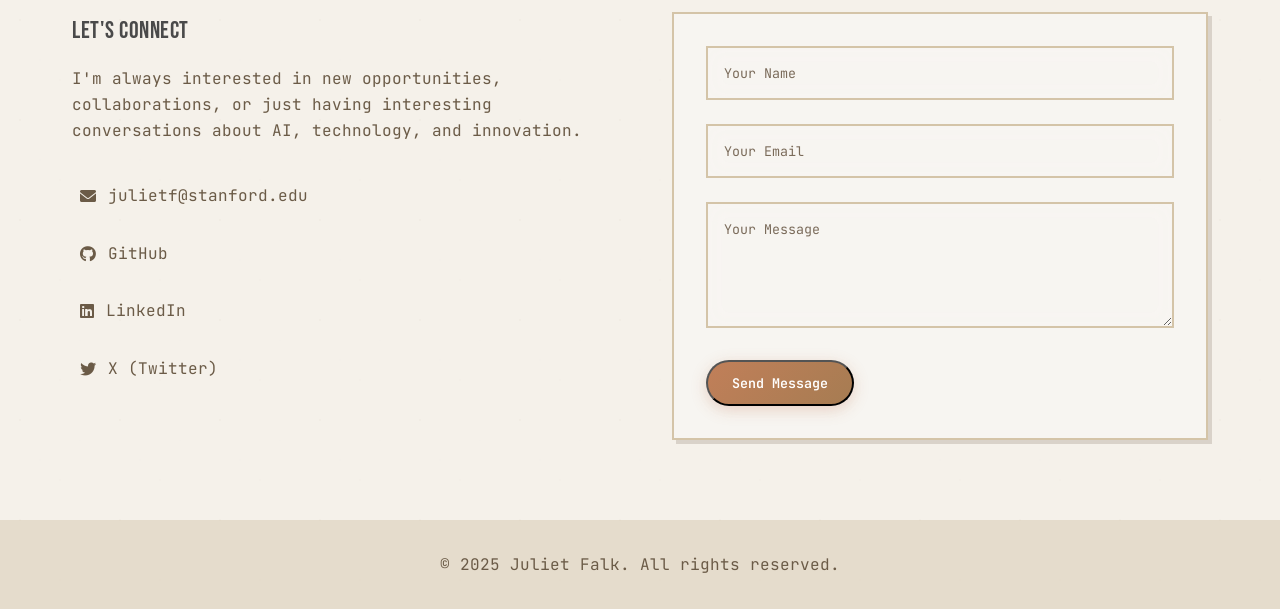
==== commit 91fd3b3d: "Simplify carousel to just add third dot for better navigation clarity" ====
--- a/index.html
+++ b/index.html
@@ -150,7 +150,6 @@
             <h2 class="section-title">Writing & Publications</h2>
             <div class="writing-carousel">
                 <div class="carousel-container">
-                    <div class="carousel-overlay carousel-overlay-right"></div>
                     <div class="carousel-track">
                         <article class="writing-card">
                             <div class="writing-meta">
@@ -215,29 +214,17 @@
                 </div>
                 
                 <div class="carousel-navigation">
-                    <div class="carousel-info">
-                        <span class="carousel-counter">1 of 2</span>
-                        <span class="carousel-hint">More articles available →</span>
-                    </div>
-                    
-                    <div class="carousel-controls">
-                        <button class="carousel-btn prev-btn" aria-label="Previous set of articles">
-                            <i class="fas fa-chevron-left"></i>
-                        </button>
-                        <div class="carousel-dots">
-                            <span class="dot active" data-index="0"></span>
-                            <span class="dot" data-index="1"></span>
-                        </div>
-                        <button class="carousel-btn next-btn" aria-label="Next set of articles">
-                            <i class="fas fa-chevron-right"></i>
-                        </button>
-                    </div>
-                    
-                    <div class="carousel-progress">
-                        <div class="progress-bar">
-                            <div class="progress-fill"></div>
-                        </div>
-                    </div>
+                    <button class="carousel-btn prev-btn" aria-label="Previous set of articles">
+                        <i class="fas fa-chevron-left"></i>
+                    </button>
+                    <div class="carousel-dots">
+                        <span class="dot active" data-index="0"></span>
+                        <span class="dot" data-index="1"></span>
+                        <span class="dot" data-index="2"></span>
+                    </div>
+                    <button class="carousel-btn next-btn" aria-label="Next set of articles">
+                        <i class="fas fa-chevron-right"></i>
+                    </button>
                 </div>
             </div>
         </div>
--- a/styles.css
+++ b/styles.css
@@ -565,19 +565,7 @@
     min-height: 300px;
 }
 
-.carousel-overlay {
-    position: absolute;
-    top: 0;
-    width: 100px;
-    height: 100%;
-    pointer-events: none;
-    z-index: 10;
-}
-
-.carousel-overlay-right {
-    right: 0;
-    background: linear-gradient(to right, transparent, rgba(248, 246, 242, 0.8));
-}
+
 
 .carousel-track {
     display: flex;
@@ -597,65 +585,10 @@
 
 .carousel-navigation {
     display: flex;
-    flex-direction: column;
-    align-items: center;
-    gap: 1.5rem;
+    align-items: center;
+    justify-content: center;
+    gap: 2rem;
     margin-top: 2rem;
-}
-
-.carousel-info {
-    display: flex;
-    align-items: center;
-    gap: 1rem;
-    font-size: 0.9rem;
-    color: #6b5b47;
-}
-
-.carousel-counter {
-    background: rgba(193, 127, 89, 0.1);
-    padding: 0.25rem 0.75rem;
-    border-radius: 15px;
-    font-weight: 500;
-    border: 1px solid rgba(193, 127, 89, 0.2);
-}
-
-.carousel-hint {
-    opacity: 0.8;
-    font-style: italic;
-    animation: pulse-hint 2s ease-in-out infinite;
-}
-
-@keyframes pulse-hint {
-    0%, 100% { opacity: 0.8; }
-    50% { opacity: 1; }
-}
-
-.carousel-controls {
-    display: flex;
-    align-items: center;
-    gap: 2rem;
-}
-
-.carousel-progress {
-    width: 200px;
-    height: 4px;
-    background: rgba(212, 196, 168, 0.5);
-    border-radius: 2px;
-    overflow: hidden;
-}
-
-.progress-bar {
-    width: 100%;
-    height: 100%;
-    position: relative;
-}
-
-.progress-fill {
-    height: 100%;
-    background: linear-gradient(135deg, #c17f59, #a67c52);
-    border-radius: 2px;
-    transition: width 0.5s ease;
-    width: 50%; /* Start at 50% since we're on first position */
 }
 
 .carousel-btn {
@@ -727,16 +660,6 @@
     
     .carousel-track {
         gap: 1.5rem;
-    }
-    
-    .carousel-info {
-        flex-direction: column;
-        gap: 0.5rem;
-        text-align: center;
-    }
-    
-    .carousel-progress {
-        width: 150px;
     }
 }
 
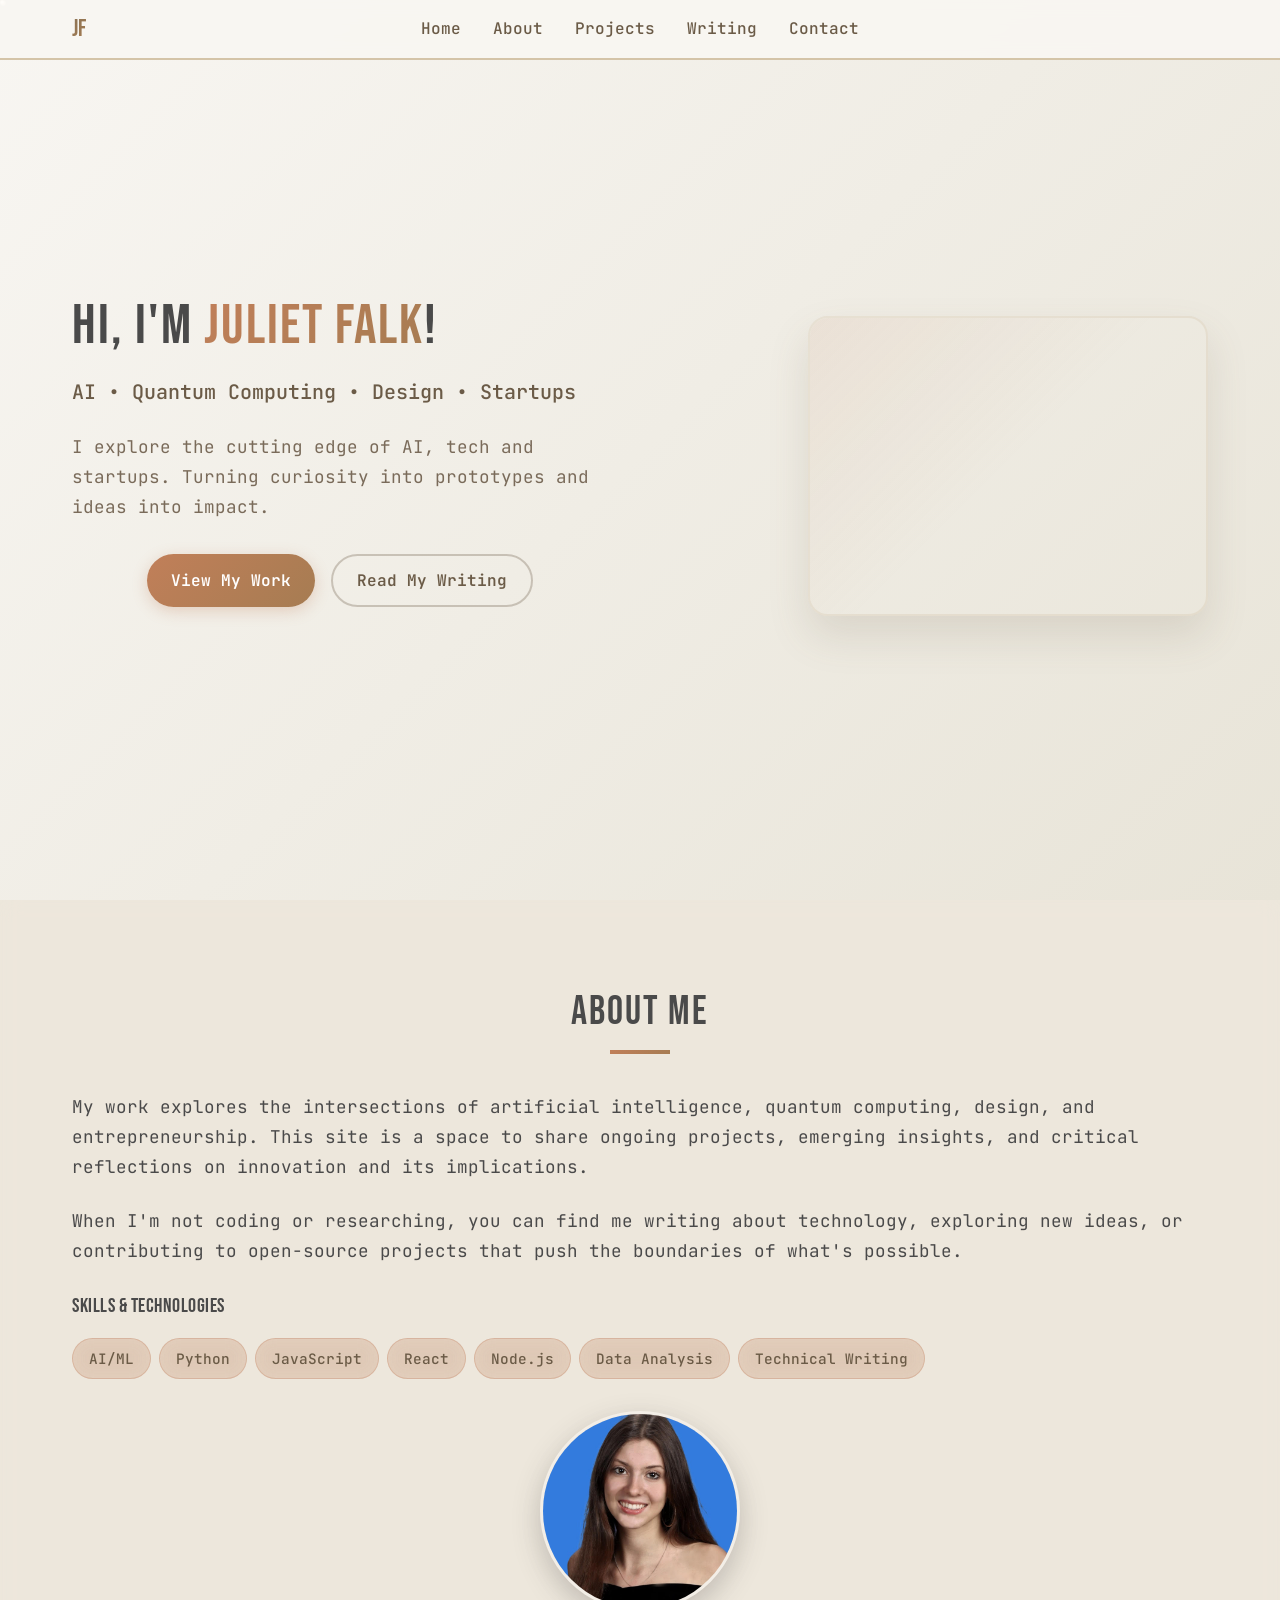
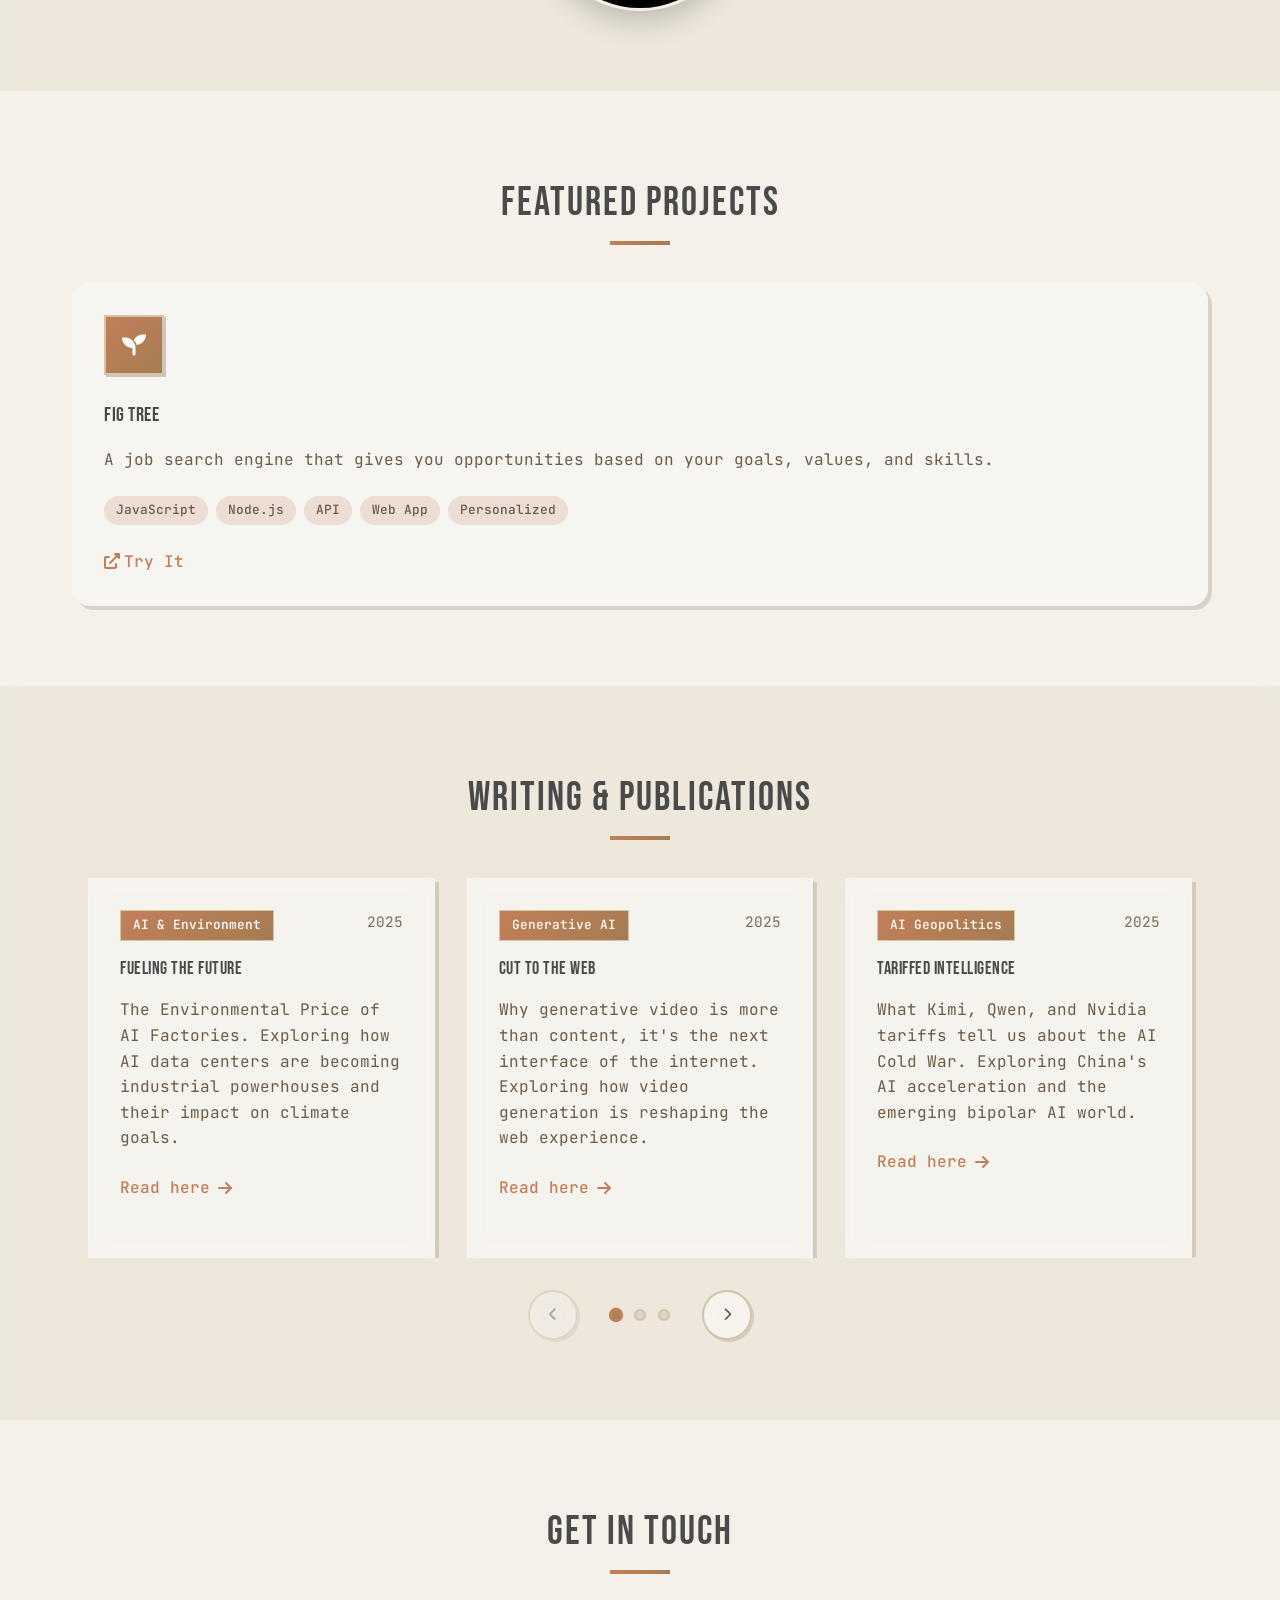
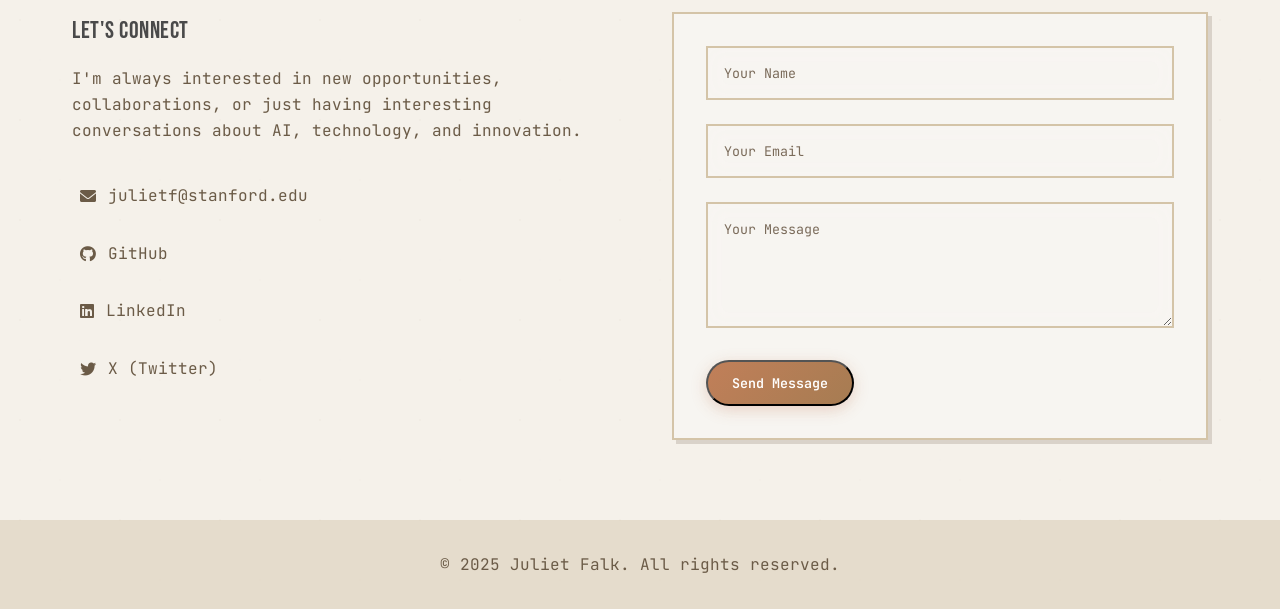
==== commit e97a7530: "Add Midjourney video player to hero section upper right" ====
--- a/index.html
+++ b/index.html
@@ -79,7 +79,17 @@
                 </div>
             </div>
             <div class="hero-visual">
-                <!-- Clean space for visual balance -->
+                <div class="hero-video-container">
+                    <video class="hero-video" autoplay muted loop playsinline>
+                        <source src="videos/midjourney-loop.mp4" type="video/mp4">
+                        <!-- Fallback for browsers that don't support video -->
+                        <div class="video-fallback">
+                            <i class="fas fa-play-circle"></i>
+                            <span>AI Generated Video</span>
+                        </div>
+                    </video>
+                    <div class="video-overlay"></div>
+                </div>
             </div>
         </div>
     </section>
--- a/styles.css
+++ b/styles.css
@@ -293,10 +293,66 @@
 }
 
 .hero-visual {
-    display: flex;
+    position: relative;
+    display: flex;
+    justify-content: flex-end;
+    align-items: flex-start;
+    padding-top: 2rem;
+}
+
+.hero-video-container {
+    position: relative;
+    width: 400px;
+    height: 300px;
+    border-radius: 20px;
+    overflow: hidden;
+    box-shadow: 0 20px 40px rgba(107, 91, 71, 0.15);
+    border: 2px solid rgba(212, 196, 168, 0.3);
+}
+
+.hero-video {
+    width: 100%;
+    height: 100%;
+    object-fit: cover;
+    border-radius: 18px;
+    transition: transform 0.3s ease;
+}
+
+.hero-video:hover {
+    transform: scale(1.02);
+}
+
+.video-overlay {
+    position: absolute;
+    top: 0;
+    left: 0;
+    right: 0;
+    bottom: 0;
+    background: linear-gradient(135deg, rgba(193, 127, 89, 0.1) 0%, transparent 50%);
+    border-radius: 18px;
+    pointer-events: none;
+}
+
+.video-fallback {
+    display: flex;
+    flex-direction: column;
+    align-items: center;
     justify-content: center;
-    align-items: center;
-    position: relative;
+    height: 100%;
+    background: linear-gradient(135deg, rgba(193, 127, 89, 0.1), rgba(212, 196, 168, 0.2));
+    color: #6b5b47;
+    text-align: center;
+    gap: 1rem;
+}
+
+.video-fallback i {
+    font-size: 3rem;
+    opacity: 0.7;
+}
+
+.video-fallback span {
+    font-size: 0.9rem;
+    font-weight: 500;
 }
 
 /* Container */
@@ -674,6 +730,33 @@
     }
 }
 
+/* Responsive adjustments for hero video */
+@media (max-width: 1024px) {
+    .hero-video-container {
+        width: 350px;
+        height: 260px;
+    }
+}
+
+@media (max-width: 768px) {
+    .hero-visual {
+        justify-content: center;
+        padding-top: 1rem;
+    }
+    
+    .hero-video-container {
+        width: 300px;
+        height: 225px;
+    }
+}
+
+@media (max-width: 480px) {
+    .hero-video-container {
+        width: 280px;
+        height: 210px;
+    }
+}
+
 @media (max-width: 768px) {
     .writing-carousel {
         max-width: 100%;
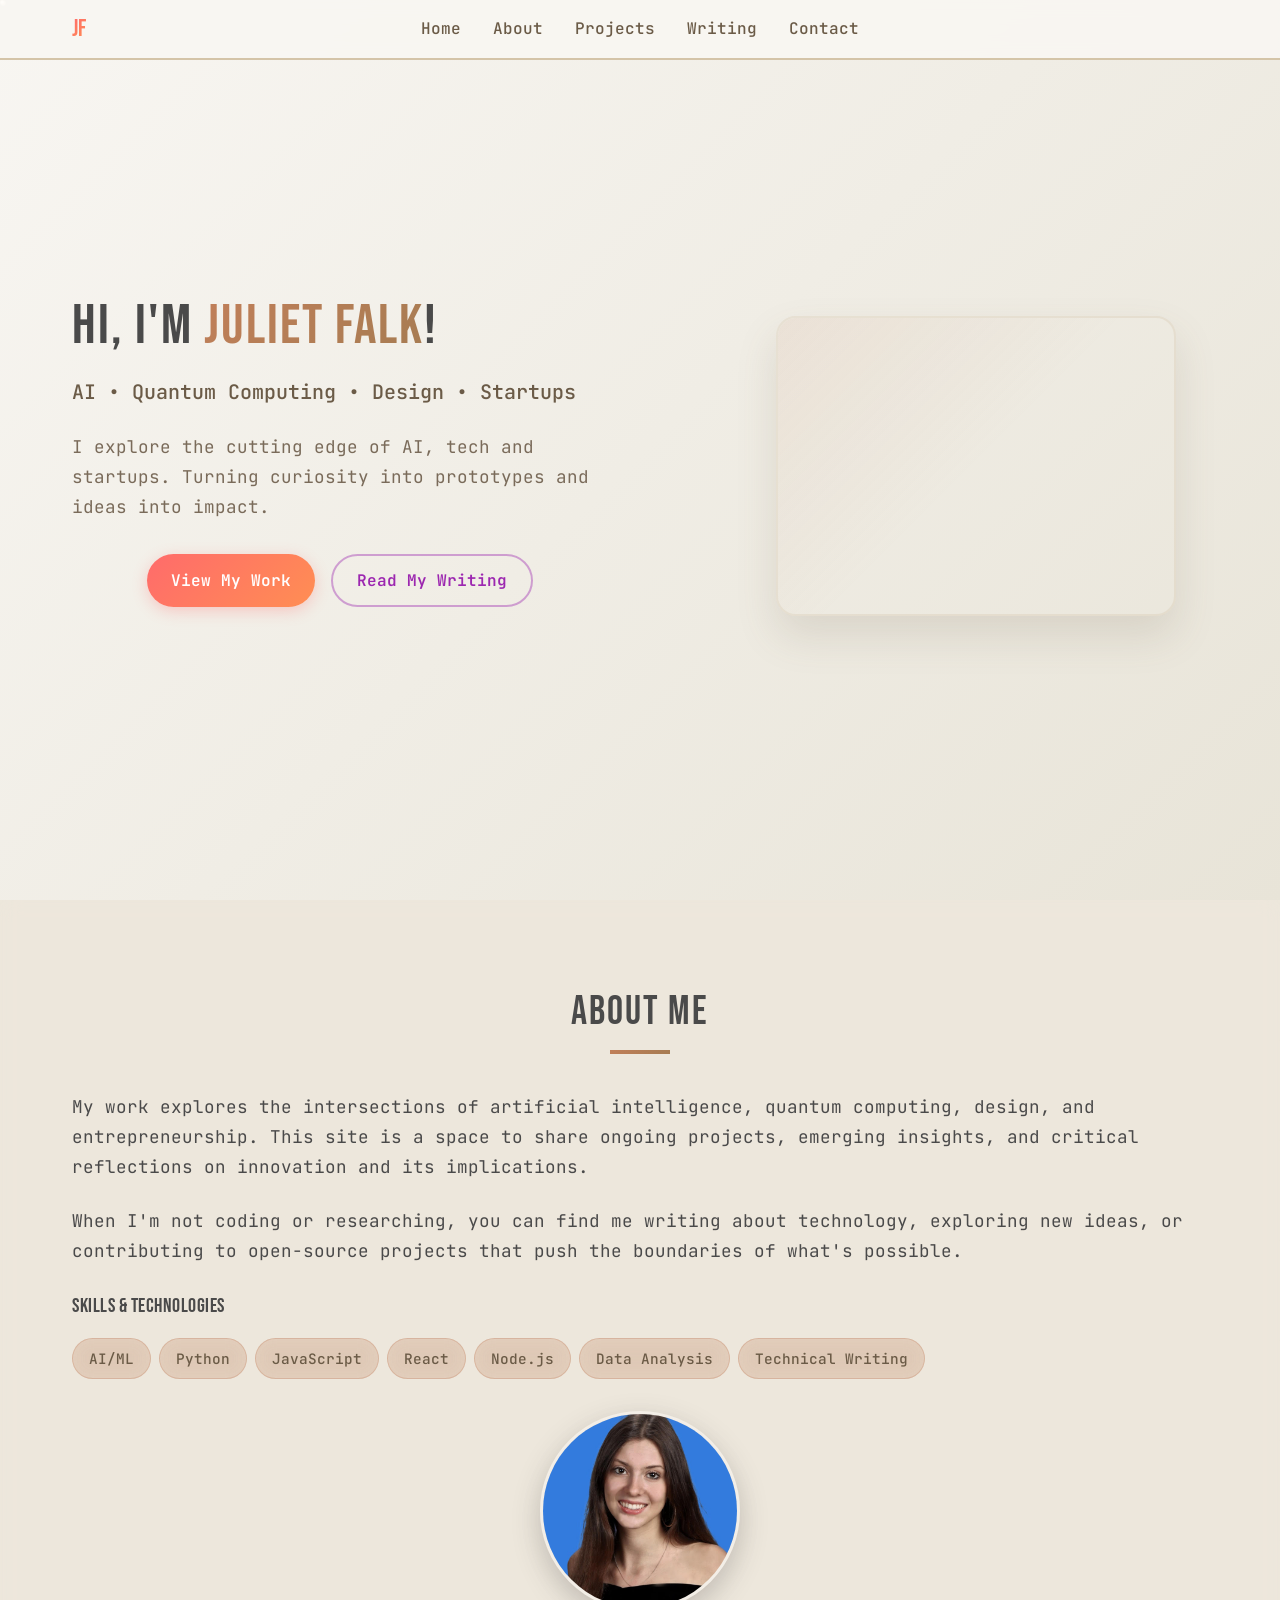
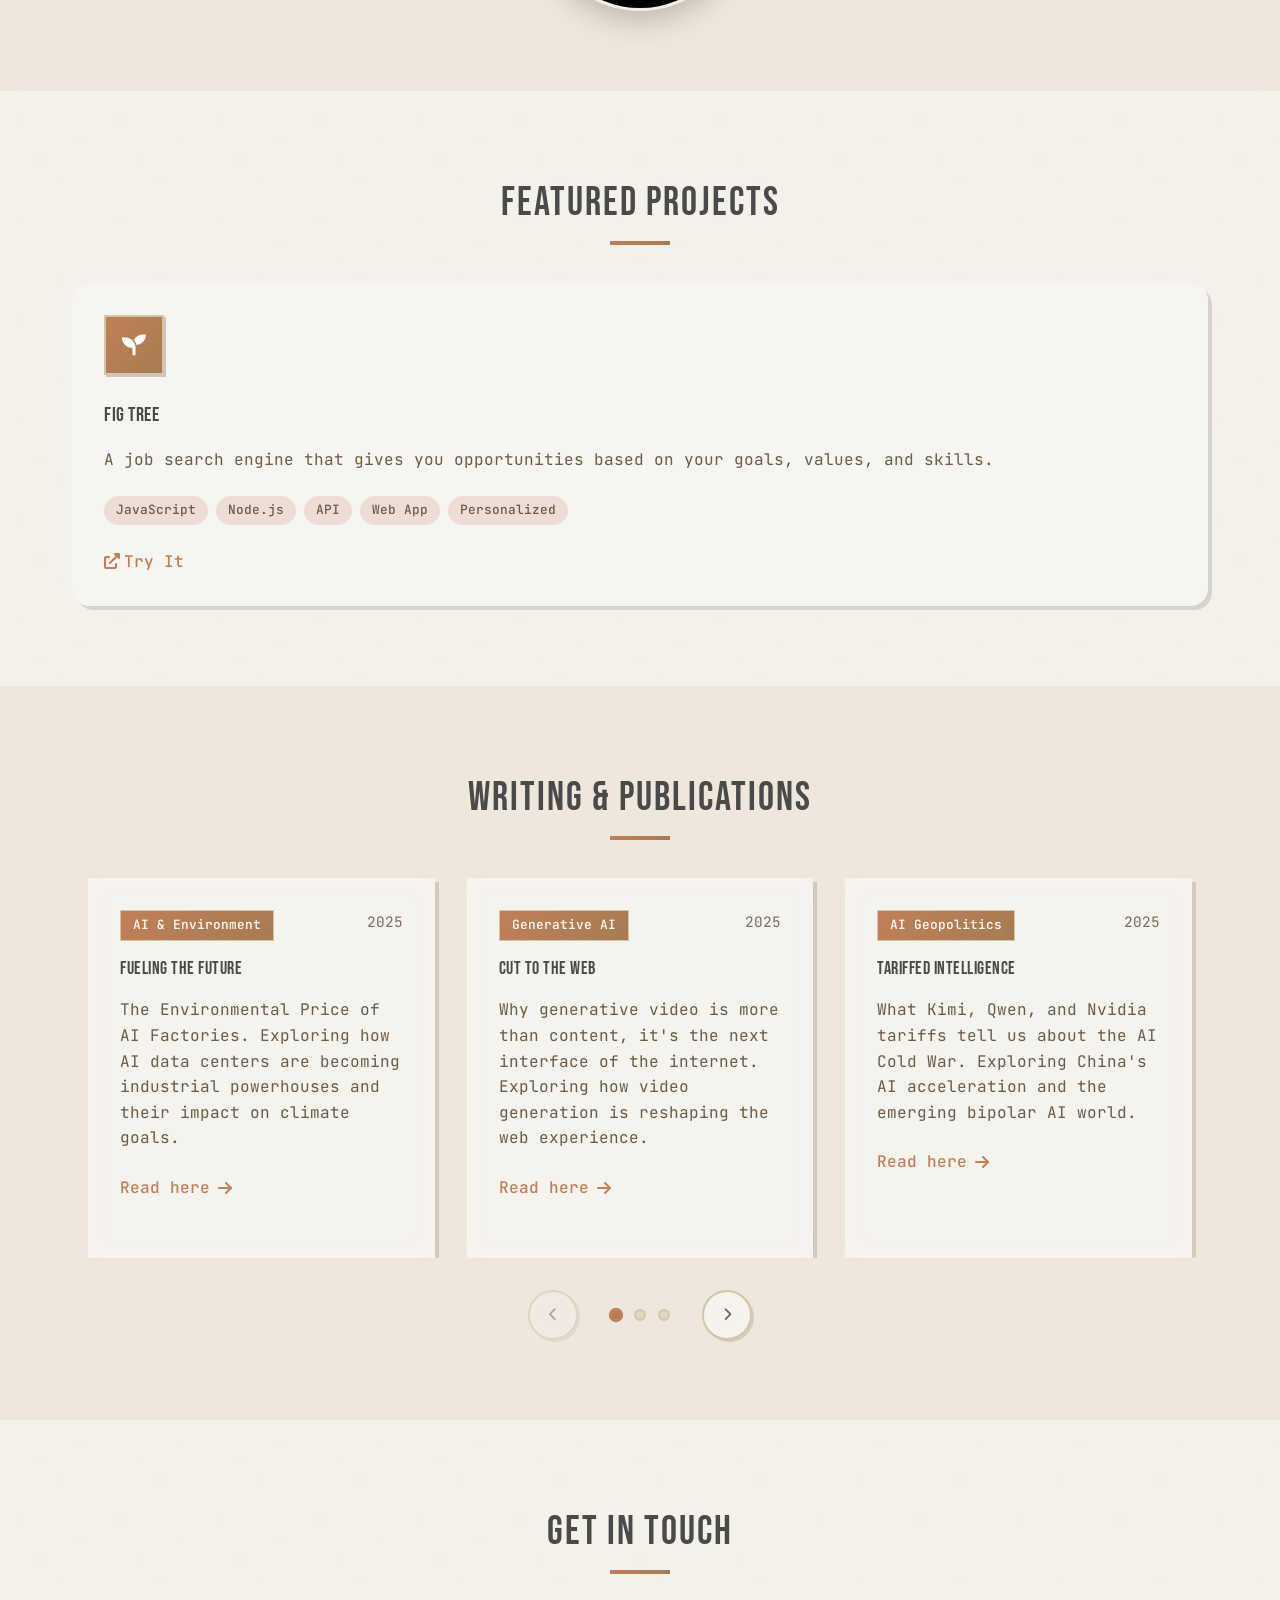
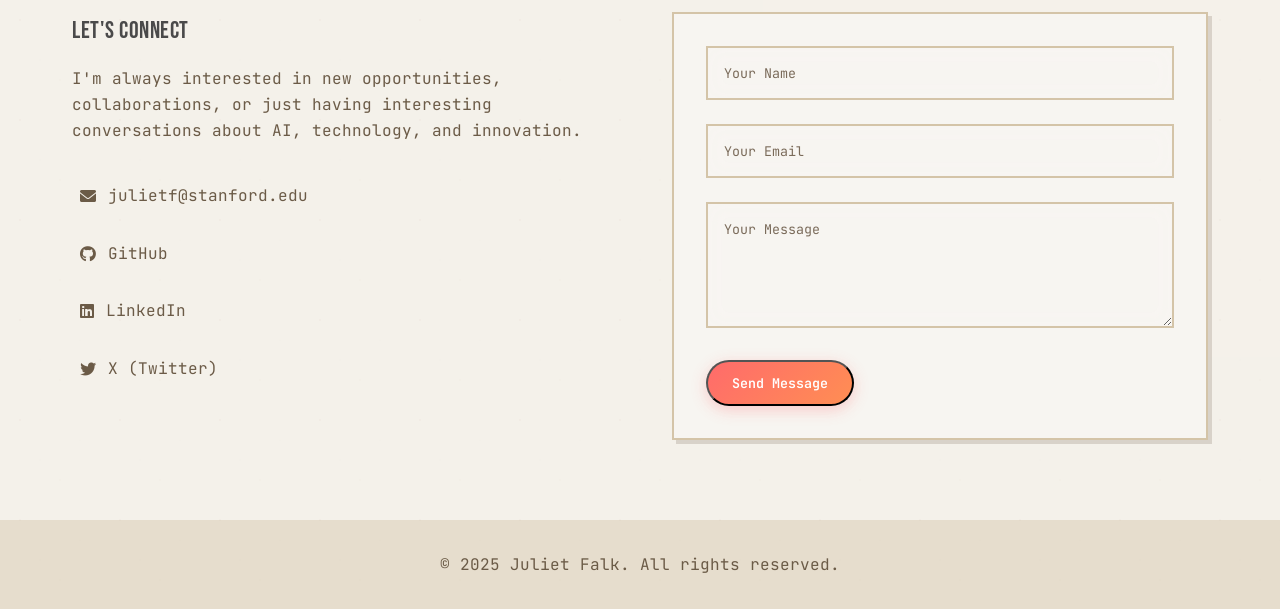
==== commit e808deb7: "Transform color scheme to vibrant, energetic palette with visible gradient background" ====
--- a/index.html
+++ b/index.html
@@ -20,9 +20,9 @@
         font-family: 'Bebas Neue', 'Arial Black', 'Helvetica Bold', sans-serif;
         font-size: 1.5rem;
         font-weight: 400;
-        color: #8b7355;
+        color: #ff6b6b;
         text-decoration: none;
-        background: linear-gradient(135deg, #8b7355, #a67c52);
+        background: linear-gradient(135deg, #ff6b6b, #ff8e53);
         -webkit-background-clip: text;
         -webkit-text-fill-color: transparent;
         background-clip: text;
--- a/styles.css
+++ b/styles.css
@@ -67,6 +67,36 @@
     background-image: 
         url('data:image/svg+xml,<svg xmlns="http://www.w3.org/2000/svg" width="100" height="100" viewBox="0 0 100 100"><defs><pattern id="paper" width="100" height="100" patternUnits="userSpaceOnUse"><rect width="100" height="100" fill="%23f8f6f2"/><circle cx="20" cy="20" r="1" fill="%23e8e4d8" opacity="0.3"/><circle cx="80" cy="40" r="0.5" fill="%23e8e4d8" opacity="0.2"/><circle cx="60" cy="80" r="0.8" fill="%23e8e4d8" opacity="0.25"/><circle cx="40" cy="60" r="0.6" fill="%23e8e4d8" opacity="0.2"/></pattern></defs><rect width="100" height="100" fill="url(%23paper)"/></svg>');
     min-height: 100vh;
+    position: relative;
+}
+
+/* Floating particles background */
+body::before {
+    content: '';
+    position: fixed;
+    top: 0;
+    left: 0;
+    width: 100%;
+    height: 100%;
+    background-image: 
+        radial-gradient(circle at 20% 80%, rgba(255, 107, 107, 0.08) 0%, transparent 60%),
+        radial-gradient(circle at 80% 20%, rgba(255, 193, 7, 0.06) 0%, transparent 60%),
+        radial-gradient(circle at 40% 40%, rgba(156, 39, 176, 0.05) 0%, transparent 60%),
+        radial-gradient(circle at 60% 60%, rgba(33, 150, 243, 0.04) 0%, transparent 60%);
+    pointer-events: none;
+    z-index: -1;
+    animation: particleFloat 20s ease-in-out infinite;
+}
+
+@keyframes particleFloat {
+    0%, 100% { 
+        transform: translateY(0px) rotate(0deg);
+        opacity: 0.7;
+    }
+    50% { 
+        transform: translateY(-20px) rotate(180deg);
+        opacity: 1;
+    }
 }
 
 h1, h2, h3, h4, h5, h6 {
@@ -119,9 +149,9 @@
     font-family: 'Bebas Neue', 'Arial Black', 'Helvetica Bold', sans-serif;
     font-size: 1.5rem;
     font-weight: 400;
-    color: #8b7355;
+    color: #ff6b6b;
     text-decoration: none;
-    background: linear-gradient(135deg, #8b7355, #a67c52);
+    background: linear-gradient(135deg, #ff6b6b, #ff8e53);
     -webkit-background-clip: text;
     -webkit-text-fill-color: transparent;
     background-clip: text;
@@ -264,32 +294,71 @@
     border-radius: 50px;
     text-decoration: none;
     font-weight: 600;
-    transition: all 0.3s ease;
+    transition: all 0.3s cubic-bezier(0.4, 0, 0.2, 1);
     display: inline-flex;
     align-items: center;
     gap: 0.5rem;
+    position: relative;
+    overflow: hidden;
+    cursor: pointer;
+    transform-style: preserve-3d;
+    perspective: 1000px;
 }
 
 .btn-primary {
-    background: linear-gradient(135deg, #c17f59, #a67c52);
+    background: linear-gradient(135deg, #ff6b6b, #ff8e53);
     color: white;
-    box-shadow: 0 4px 15px rgba(193, 127, 89, 0.3);
+    box-shadow: 0 4px 15px rgba(255, 107, 107, 0.3);
 }
 
 .btn-primary:hover {
-    transform: translateY(-2px);
-    box-shadow: 0 6px 20px rgba(193, 127, 89, 0.4);
+    transform: translateY(-2px) scale(1.05);
+    box-shadow: 0 6px 20px rgba(255, 107, 107, 0.4);
+    background: linear-gradient(135deg, #ff8e53, #ffb347);
+    animation: colorShift 2s ease-in-out infinite;
+}
+
+@keyframes colorShift {
+    0%, 100% { 
+        background: linear-gradient(135deg, #ff6b6b, #ff8e53);
+        box-shadow: 0 6px 20px rgba(255, 107, 107, 0.4);
+    }
+    33% { 
+        background: linear-gradient(135deg, #ff8e53, #ffb347);
+        box-shadow: 0 6px 20px rgba(255, 142, 83, 0.5);
+    }
+    66% { 
+        background: linear-gradient(135deg, #ffb347, #ff6b6b);
+        box-shadow: 0 6px 20px rgba(255, 179, 71, 0.5);
+    }
 }
 
 .btn-secondary {
     background: transparent;
-    color: #6b5b47;
-    border: 2px solid rgba(107, 91, 71, 0.3);
+    color: #9c27b0;
+    border: 2px solid rgba(156, 39, 176, 0.4);
 }
 
 .btn-secondary:hover {
-    background: rgba(107, 91, 71, 0.1);
-    border-color: rgba(107, 91, 71, 0.5);
+    background: rgba(156, 39, 176, 0.1);
+    border-color: rgba(156, 39, 176, 0.6);
+    transform: translateY(-2px) scale(1.05);
+    animation: secondaryColorShift 2s ease-in-out infinite;
+}
+
+@keyframes secondaryColorShift {
+    0%, 100% { 
+        border-color: rgba(156, 39, 176, 0.6);
+        background: rgba(156, 39, 176, 0.1);
+    }
+    33% { 
+        border-color: rgba(33, 150, 243, 0.7);
+        background: rgba(33, 150, 243, 0.15);
+    }
+    66% { 
+        border-color: rgba(255, 193, 7, 0.7);
+        background: rgba(255, 193, 7, 0.15);
+    }
 }
 
 .hero-visual {
@@ -298,6 +367,7 @@
     justify-content: flex-end;
     align-items: flex-start;
     padding-top: 2rem;
+    margin-right: 2rem;
 }
 
 .hero-video-container {
@@ -392,6 +462,24 @@
     transform-origin: center;
 }
 
+/* Scroll-triggered color morphing animations */
+.section-title.animate::after {
+    transform: translateX(-50%) scaleX(1);
+    animation: titleColorMorph 3s ease-in-out infinite;
+}
+
+@keyframes titleColorMorph {
+    0%, 100% { 
+        background: linear-gradient(135deg, #ff6b6b, #ff8e53);
+    }
+    33% { 
+        background: linear-gradient(135deg, #9c27b0, #e91e63);
+    }
+    66% { 
+        background: linear-gradient(135deg, #2196f3, #00bcd4);
+    }
+}
+
 .section-title.animate::after {
     transform: translateX(-50%) scaleX(1);
 }
@@ -515,6 +603,19 @@
 .project-card:hover {
     transform: translateY(-8px) scale(1.02);
     box-shadow: 8px 12px 20px rgba(107, 91, 71, 0.15);
+    animation: cardGlow 2s ease-in-out infinite;
+}
+
+@keyframes cardGlow {
+    0%, 100% { 
+        box-shadow: 8px 12px 20px rgba(107, 91, 71, 0.15);
+    }
+    33% { 
+        box-shadow: 8px 12px 20px rgba(255, 107, 107, 0.25);
+    }
+    66% { 
+        box-shadow: 8px 12px 20px rgba(156, 39, 176, 0.25);
+    }
 }
 
 .project-card::before {
@@ -809,6 +910,7 @@
 .writing-card:hover {
     transform: translateY(-8px) scale(1.02);
     box-shadow: 8px 12px 20px rgba(107, 91, 71, 0.15);
+    animation: cardGlow 2s ease-in-out infinite;
 }
 
 .writing-card::after {
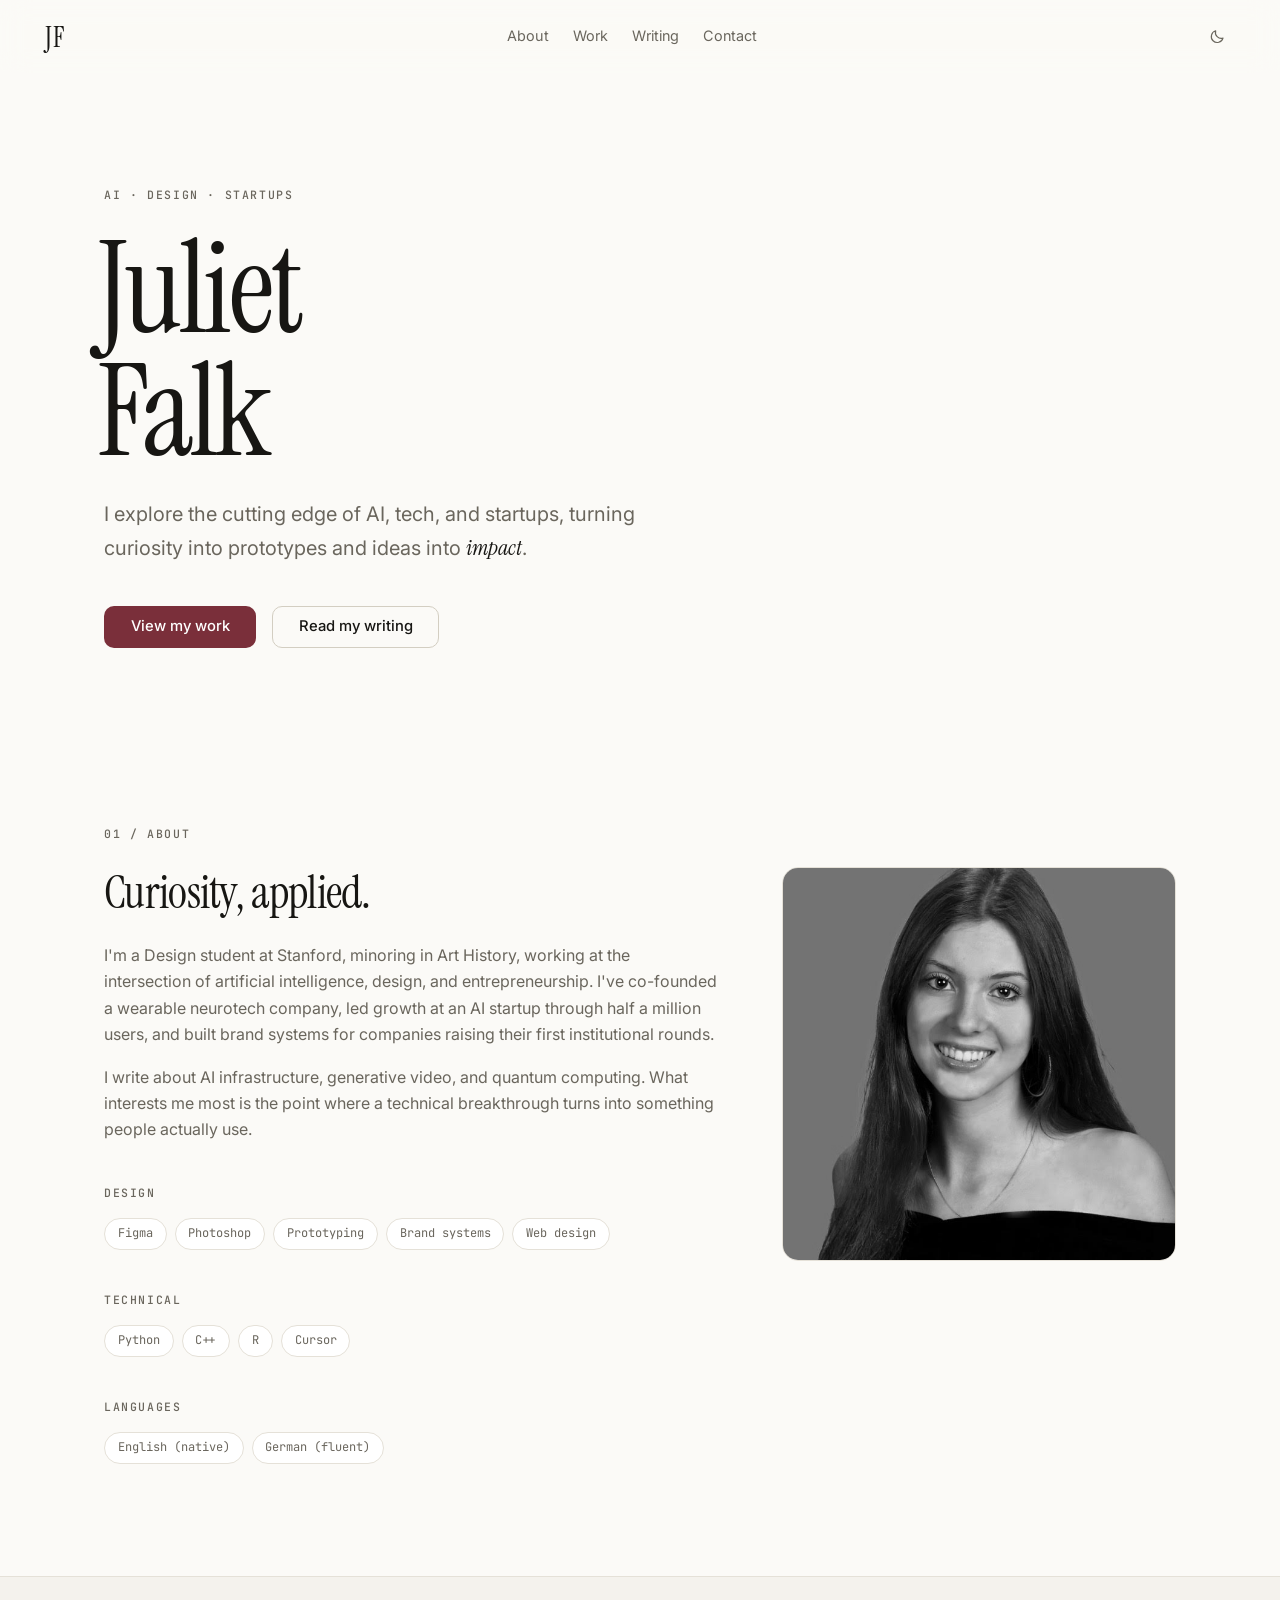
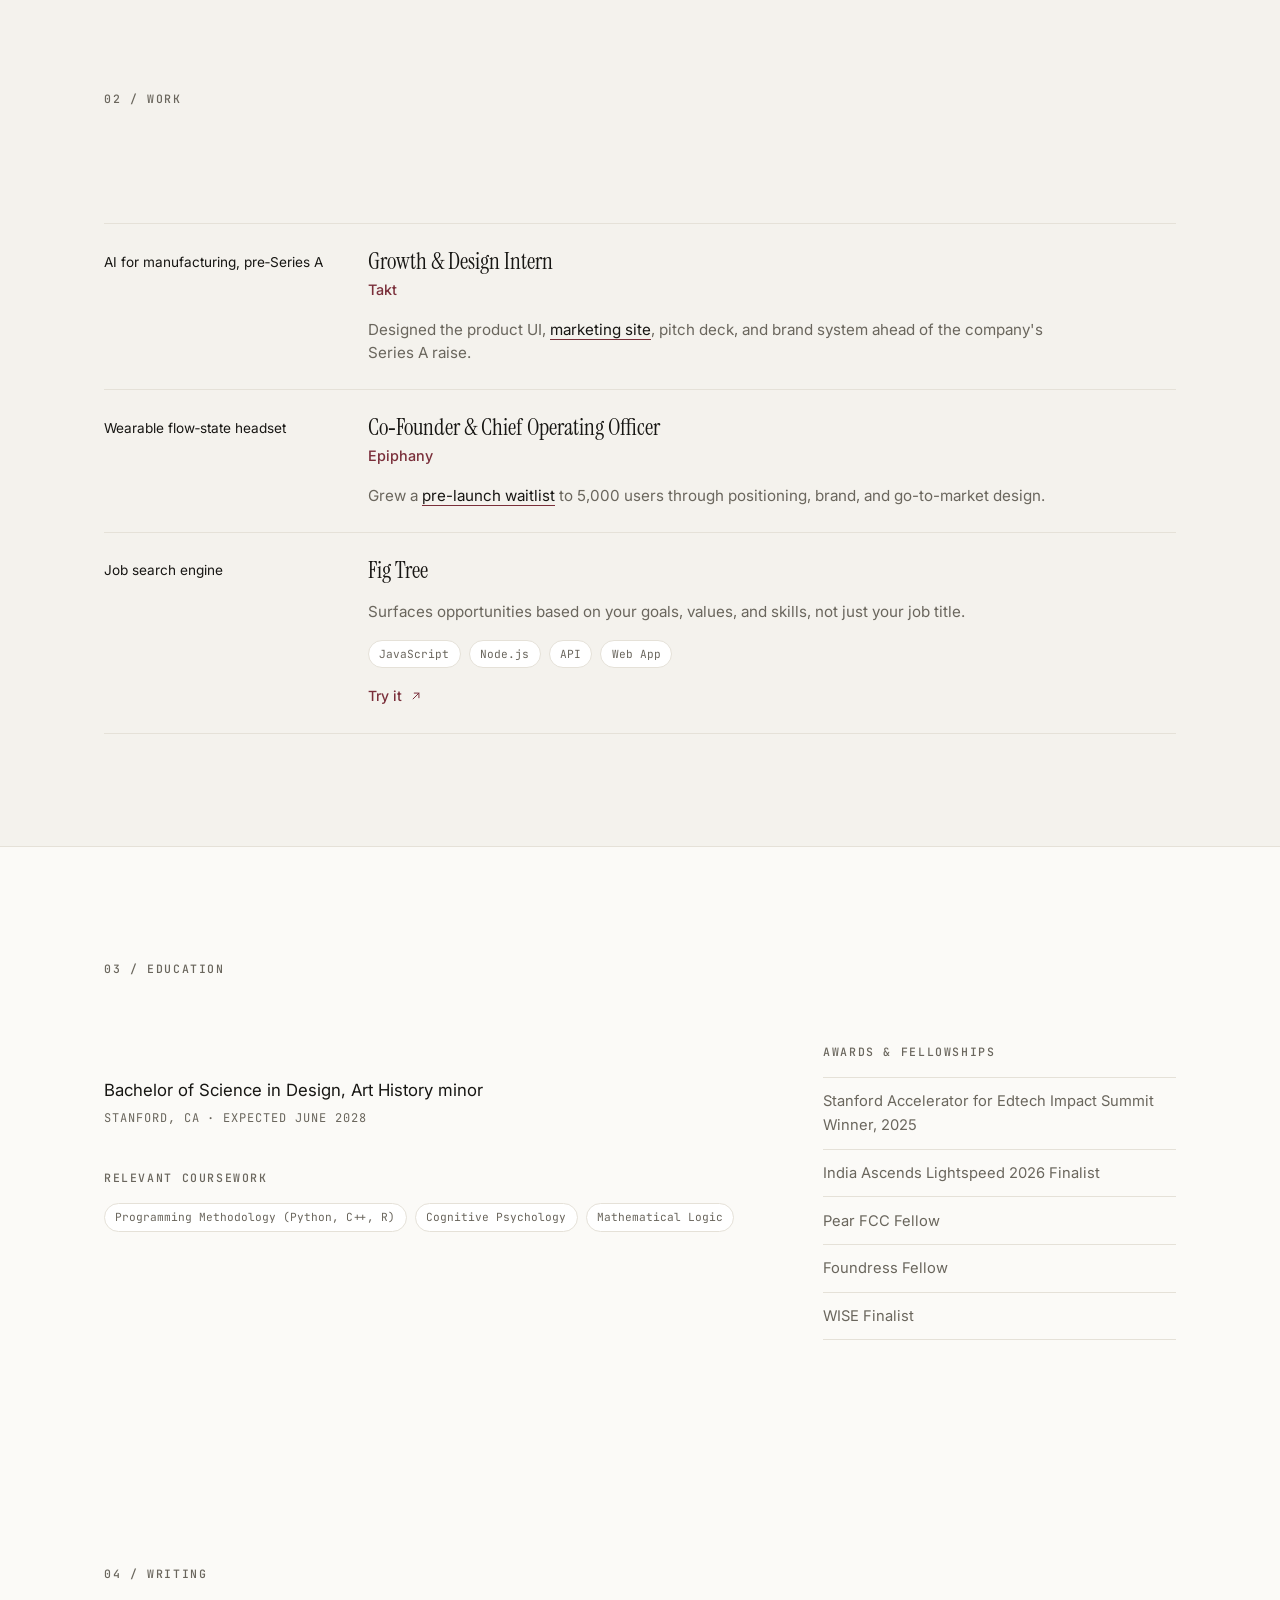
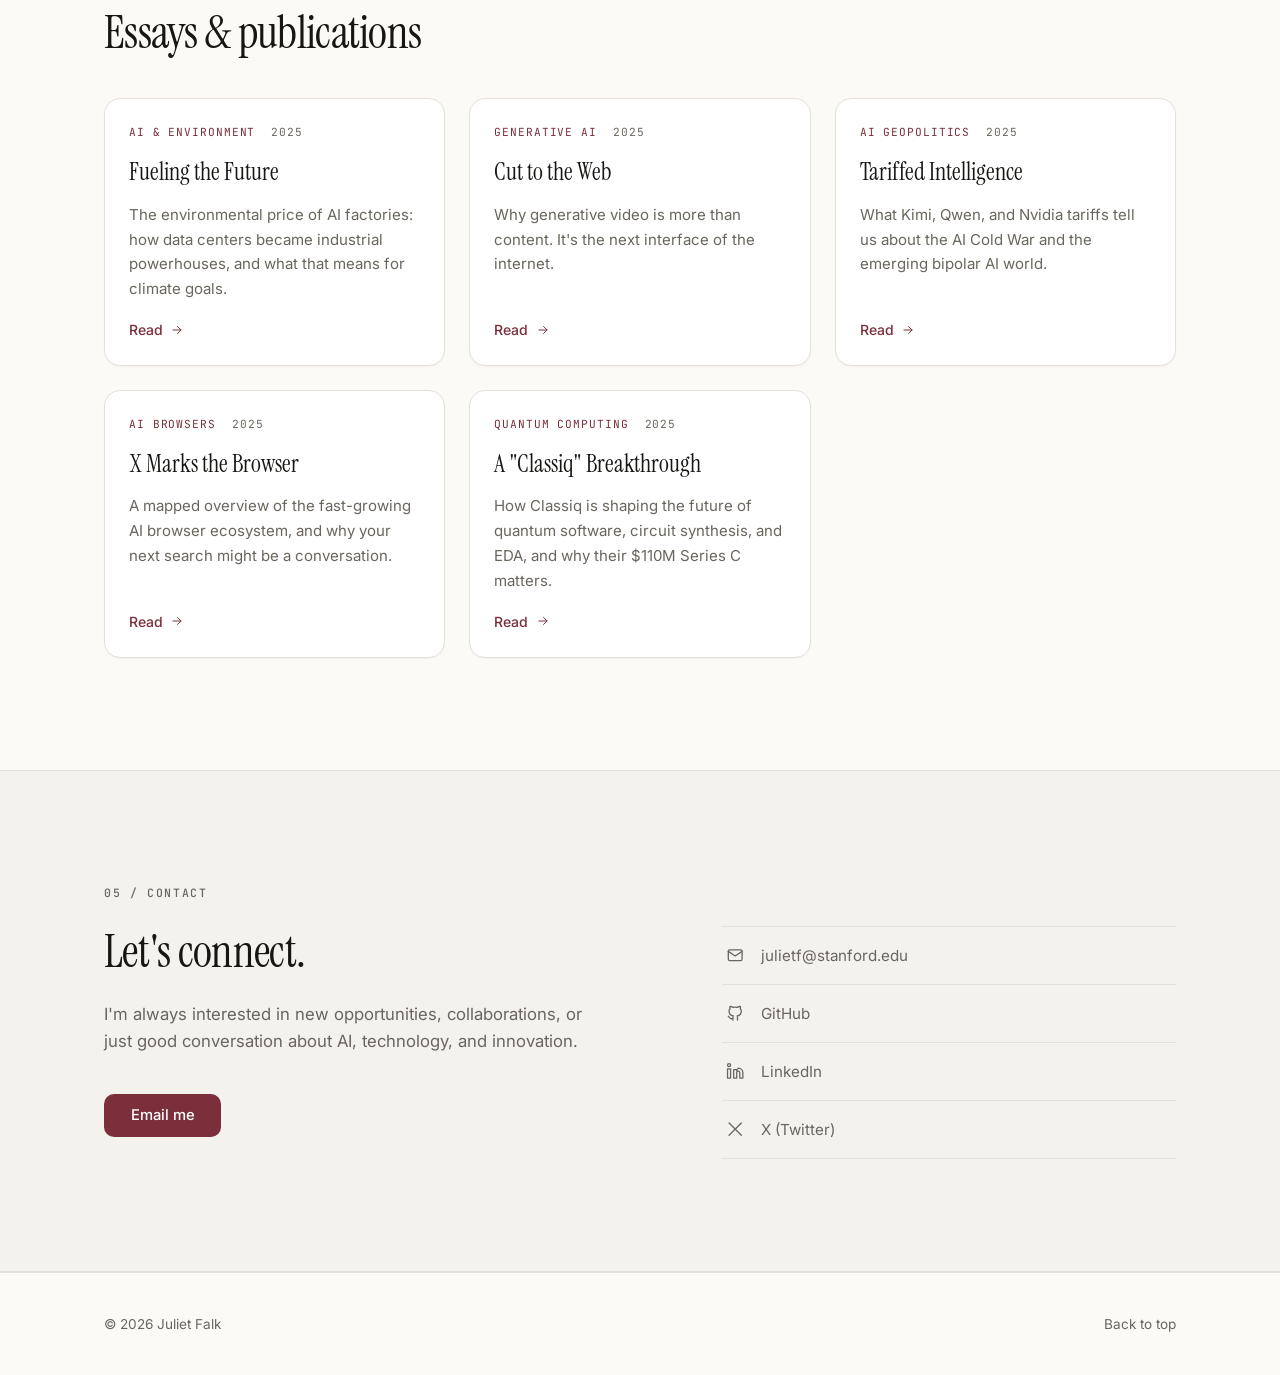
==== commit 3a45a45b: "Redesign site: modern minimal rebuild Replace the visual layer entirely: single accent color (oxbloo" ====
--- a/index.html
+++ b/index.html
@@ -3,293 +3,344 @@
 <head>
     <meta charset="UTF-8">
     <meta name="viewport" content="width=device-width, initial-scale=1.0">
-    <title>Juliet Falk - Personal Portfolio</title>
+    <title>Juliet Falk | AI, Design, Startups</title>
+    <meta name="description" content="Juliet Falk explores the cutting edge of AI, design, and startups, turning curiosity into prototypes and ideas into impact.">
+    <meta name="author" content="Juliet Falk">
+    <link rel="canonical" href="https://www.julietfalk.com/">
+
+    <meta property="og:type" content="website">
+    <meta property="og:url" content="https://www.julietfalk.com/">
+    <meta property="og:title" content="Juliet Falk | AI, Design, Startups">
+    <meta property="og:description" content="Turning curiosity into prototypes and ideas into impact.">
+    <meta property="og:image" content="https://www.julietfalk.com/images/profile.jpg">
+    <meta name="twitter:card" content="summary_large_image">
+
+    <link rel="icon" href="data:image/svg+xml,<svg xmlns='http://www.w3.org/2000/svg' viewBox='0 0 32 32'><rect width='32' height='32' rx='7' fill='%23101010'/><text x='16' y='22' font-family='Georgia,serif' font-size='16' fill='%23fafaf8' text-anchor='middle'>JF</text></svg>">
+
     <link rel="preconnect" href="https://fonts.googleapis.com">
     <link rel="preconnect" href="https://fonts.gstatic.com" crossorigin>
-    <link rel="preconnect" href="https://cdnjs.cloudflare.com">
-    <link rel="preconnect" href="https://fonts.cdnfonts.com">
-    
+    <link href="https://fonts.googleapis.com/css2?family=Inter:wght@400;500;600&family=Instrument+Serif:ital@0;1&family=JetBrains+Mono:wght@400;500&display=swap" rel="stylesheet">
     <link rel="stylesheet" href="styles.css">
-    <link href="https://fonts.googleapis.com/css2?family=Bebas+Neue&family=Inter:wght@300;400;500;600;700&family=JetBrains+Mono:wght@300;400;500;600&display=swap" rel="stylesheet">
-    <link rel="stylesheet" href="https://cdnjs.cloudflare.com/ajax/libs/font-awesome/6.0.0/css/all.min.css">
-    <link rel="stylesheet" href="https://fonts.cdnfonts.com/css/wdxl-lubricant-jpn">
-    
-    <style>
-      /* Prevent font flashing by setting initial styles */
-      .nav-logo a {
-        font-family: 'Bebas Neue', 'Arial Black', 'Helvetica Bold', sans-serif;
-        font-size: 1.5rem;
-        font-weight: 400;
-        color: #ff6b6b;
-        text-decoration: none;
-        background: linear-gradient(135deg, #ff6b6b, #ff8e53);
-        -webkit-background-clip: text;
-        -webkit-text-fill-color: transparent;
-        background-clip: text;
-        /* Ensure consistent rendering across browsers */
-        -webkit-font-smoothing: antialiased;
-        -moz-osx-font-smoothing: grayscale;
-        text-rendering: optimizeLegibility;
-      }
-      
-      /* Hide text until font is loaded to prevent flashing */
-      .font-loading {
-        visibility: hidden;
-      }
-      
-      .font-loaded {
-        visibility: visible;
-        transition: visibility 0.1s ease;
-      }
-    </style>
+
+    <script>
+        // Applied before first paint so a saved theme doesn't flash the wrong colors
+        try {
+            var saved = localStorage.getItem('theme');
+            if (saved) document.documentElement.dataset.theme = saved;
+        } catch (e) {}
+    </script>
 </head>
 <body>
-    <nav class="navbar">
-        <div class="nav-container">
-            <div class="nav-logo">
-                <a href="#home" class="font-loading">JF</a>
-            </div>
-            <ul class="nav-menu">
-                <li><a href="#home" class="nav-link">Home</a></li>
-                <li><a href="#about" class="nav-link">About</a></li>
-                <li><a href="#projects" class="nav-link">Projects</a></li>
-                <li><a href="#writing" class="nav-link">Writing</a></li>
-                <li><a href="#contact" class="nav-link">Contact</a></li>
-            </ul>
-            <div class="hamburger">
-                <span class="bar"></span>
-                <span class="bar"></span>
-                <span class="bar"></span>
+    <a href="#main" class="skip-link">Skip to content</a>
+
+    <header class="nav" id="nav">
+        <div class="nav-inner">
+            <a href="#home" class="nav-logo" aria-label="Juliet Falk, home">JF</a>
+
+            <nav class="nav-menu" id="nav-menu" aria-label="Primary">
+                <a href="#about" class="nav-link">About</a>
+                <a href="#work" class="nav-link">Work</a>
+                <a href="#writing" class="nav-link">Writing</a>
+                <a href="#contact" class="nav-link">Contact</a>
+            </nav>
+
+            <div class="nav-actions">
+                <button class="theme-toggle" id="theme-toggle" type="button" aria-label="Switch color theme">
+                    <svg class="icon icon-sun" viewBox="0 0 24 24" aria-hidden="true"><circle cx="12" cy="12" r="4.5"/><path d="M12 2v2.5M12 19.5V22M2 12h2.5M19.5 12H22M4.9 4.9l1.8 1.8M17.3 17.3l1.8 1.8M19.1 4.9l-1.8 1.8M6.7 17.3l-1.8 1.8"/></svg>
+                    <svg class="icon icon-moon" viewBox="0 0 24 24" aria-hidden="true"><path d="M20 14.5A8.5 8.5 0 0 1 9.5 4a8.5 8.5 0 1 0 10.5 10.5z"/></svg>
+                </button>
+
+                <button class="nav-toggle" id="nav-toggle" type="button" aria-label="Menu" aria-expanded="false" aria-controls="nav-menu">
+                    <span class="bar"></span>
+                    <span class="bar"></span>
+                </button>
             </div>
         </div>
-    </nav>
-
-    <section id="home" class="hero">
-        <canvas id="hero-bg-canvas"></canvas>
-        <div class="hero-container">
-            <div class="hero-content">
-                <h1 class="hero-title">Hi, I'm <span class="highlight">Juliet Falk</span>!</h1>
-                <p class="hero-subtitle">AI • Quantum Computing • Design • Startups</p>
-                <p class="hero-description">
-                    I explore the cutting edge of AI, tech and startups. Turning curiosity into prototypes and ideas into impact.
+    </header>
+
+    <main id="main">
+        <section id="home" class="hero">
+            <div class="container">
+                <p class="eyebrow">AI &middot; Design &middot; Startups</p>
+
+                <h1 class="hero-title">Juliet<br>Falk</h1>
+
+                <p class="lede">
+                    I explore the cutting edge of AI, tech, and startups, turning
+                    curiosity into prototypes and ideas into <em>impact</em>.
                 </p>
-                <div class="hero-buttons">
-                    <a href="#projects" class="btn btn-primary">View My Work</a>
-                    <a href="#writing" class="btn btn-secondary">Read My Writing</a>
-                </div>
-            </div>
-            <div class="hero-visual">
-                <div class="hero-video-container">
-                    <video class="hero-video" autoplay muted loop playsinline>
-                        <source src="videos/midjourney-loop.mp4" type="video/mp4">
-                        <!-- Fallback for browsers that don't support video -->
-                        <div class="video-fallback">
-                            <i class="fas fa-play-circle"></i>
-                            <span>AI Generated Video</span>
-                        </div>
-                    </video>
-                    <div class="video-overlay"></div>
-                </div>
-            </div>
-        </div>
-    </section>
-
-    <section id="about" class="about">
-        <div class="container">
-            <h2 class="section-title">About Me</h2>
-            <div class="about-content">
-                <div class="about-text">
-                    <p>
-                        My work explores the intersections of artificial intelligence, quantum computing, design, and entrepreneurship. 
-                        This site is a space to share ongoing projects, emerging insights, and critical reflections on innovation and its implications.
-                    </p>
-                    <p>
-                        When I'm not coding or researching, you can find me writing about technology, 
-                        exploring new ideas, or contributing to open-source projects that push the boundaries 
-                        of what's possible.
-                    </p>
-                    <div class="skills">
-                        <h3>Skills & Technologies</h3>
-                        <div class="skill-tags">
-                            <span class="skill-tag">AI/ML</span>
-                            <span class="skill-tag">Python</span>
-                            <span class="skill-tag">JavaScript</span>
-                            <span class="skill-tag">React</span>
-                            <span class="skill-tag">Node.js</span>
-                            <span class="skill-tag">Data Analysis</span>
-                            <span class="skill-tag">Technical Writing</span>
-                        </div>
+
+                <div class="hero-actions">
+                    <a href="#work" class="btn btn-primary">View my work</a>
+                    <a href="#writing" class="btn btn-ghost">Read my writing</a>
+                </div>
+            </div>
+        </section>
+
+        <section id="about" class="section">
+            <div class="container">
+                <p class="eyebrow">01 / About</p>
+                <div class="about-grid">
+                    <div class="about-copy">
+                        <h2 class="section-title">Curiosity, applied.</h2>
+                        <p>
+                            I'm a Design student at Stanford, minoring in Art History, working
+                            at the intersection of artificial intelligence, design, and
+                            entrepreneurship. I've co-founded a wearable neurotech company, led
+                            growth at an AI startup through half a million users, and built brand
+                            systems for companies raising their first institutional rounds.
+                        </p>
+                        <p>
+                            I write about AI infrastructure, generative video, and quantum
+                            computing. What interests me most is the point where a technical
+                            breakthrough turns into something people actually use.
+                        </p>
+
+                        <h3 class="micro-title">Design</h3>
+                        <ul class="tags">
+                            <li>Figma</li>
+                            <li>Photoshop</li>
+                            <li>Prototyping</li>
+                            <li>Brand systems</li>
+                            <li>Web design</li>
+                        </ul>
+
+                        <h3 class="micro-title">Technical</h3>
+                        <ul class="tags">
+                            <li>Python</li>
+                            <li>C++</li>
+                            <li>R</li>
+                            <li>Cursor</li>
+                        </ul>
+
+                        <h3 class="micro-title">Languages</h3>
+                        <ul class="tags">
+                            <li>English (native)</li>
+                            <li>German (fluent)</li>
+                        </ul>
                     </div>
-                </div>
-                <div class="about-image">
-                    <img src="images/profile.jpg" alt="Juliet Falk" class="profile-image">
-                </div>
-            </div>
-        </div>
-    </section>
-
-    <section id="projects" class="projects">
-        <div class="container">
-            <h2 class="section-title">Featured Projects</h2>
-            <div class="projects-grid">
-                <div class="project-card">
-                    <div class="project-image">
-                        <i class="fas fa-seedling"></i>
+
+                    <figure class="about-figure">
+                        <img src="images/profile.jpg" alt="Portrait of Juliet Falk" width="648" height="648" loading="lazy" decoding="async">
+                    </figure>
+                </div>
+            </div>
+        </section>
+
+        <section id="work" class="section section-alt">
+            <div class="container">
+                <p class="eyebrow">02 / Work</p>
+                <h2 class="section-title">Projects &amp; experience</h2>
+
+                <ol class="exp-list">
+                    <li class="exp-item">
+                        <div class="exp-when">
+                            <span class="exp-note">AI for manufacturing, pre&#8209;Series&nbsp;A</span>
+                        </div>
+                        <div class="exp-what">
+                            <h3 class="exp-role">Growth &amp; Design Intern</h3>
+                            <p class="exp-org">Takt</p>
+                            <ul class="exp-points">
+                                <li>Designed the product UI, <a href="https://taktconnect.com" target="_blank" rel="noopener">marketing site</a>, pitch deck, and brand system ahead of the company's Series A raise.</li>
+                            </ul>
+                        </div>
+                    </li>
+
+                    <li class="exp-item">
+                        <div class="exp-when">
+                            <span class="exp-note">Wearable flow&#8209;state headset</span>
+                        </div>
+                        <div class="exp-what">
+                            <h3 class="exp-role">Co&#8209;Founder &amp; Chief Operating Officer</h3>
+                            <p class="exp-org">Epiphany</p>
+                            <ul class="exp-points">
+                                <li>Grew a <a href="https://epiphanywaitlist.com/" target="_blank" rel="noopener">pre-launch waitlist</a> to 5,000 users through positioning, brand, and go-to-market design.</li>
+                            </ul>
+                        </div>
+                    </li>
+
+                    <li class="exp-item">
+                        <div class="exp-when">
+                            <span class="exp-note">Job search engine</span>
+                        </div>
+                        <div class="exp-what">
+                            <h3 class="exp-role">Fig Tree</h3>
+                            <ul class="exp-points">
+                                <li>Surfaces opportunities based on your goals, values, and skills, not just your job title.</li>
+                            </ul>
+                            <ul class="tags tags-sm exp-tags">
+                                <li>JavaScript</li>
+                                <li>Node.js</li>
+                                <li>API</li>
+                                <li>Web App</li>
+                            </ul>
+                            <a href="https://fig-tree-pathfinder.lovable.app" class="card-link exp-link" target="_blank" rel="noopener">
+                                Try it
+                                <svg class="icon" viewBox="0 0 24 24" aria-hidden="true"><path d="M7 17 17 7M9 7h8v8"/></svg>
+                            </a>
+                        </div>
+                    </li>
+                </ol>
+            </div>
+        </section>
+
+        <section id="education" class="section">
+            <div class="container">
+                <p class="eyebrow">03 / Education</p>
+                <div class="edu-grid">
+                    <div>
+                        <h2 class="section-title">Stanford University</h2>
+                        <p class="edu-degree">Bachelor of Science in Design, Art History minor</p>
+                        <p class="edu-meta">Stanford, CA &middot; Expected June 2028</p>
+
+                        <h3 class="micro-title">Relevant coursework</h3>
+                        <ul class="tags tags-sm">
+                            <li>Programming Methodology (Python, C++, R)</li>
+                            <li>Cognitive Psychology</li>
+                            <li>Mathematical Logic</li>
+                        </ul>
                     </div>
-                    <div class="project-content">
-                        <h3>Fig Tree</h3>
-                        <p>A job search engine that gives you opportunities based on your goals, values, and skills.</p>
-                        <div class="project-tags">
-                            <span class="tag">JavaScript</span>
-                            <span class="tag">Node.js</span>
-                            <span class="tag">API</span>
-                            <span class="tag">Web App</span>
-                            <span class="tag">Personalized</span>
-                        </div>
-                        <div class="project-links">
-                            <a href="https://fig-tree-pathfinder.lovable.app" class="project-link" target="_blank"><i class="fas fa-external-link-alt"></i> Try It</a>
-                        </div>
+
+                    <div>
+                        <h3 class="micro-title">Awards &amp; fellowships</h3>
+                        <ul class="award-list">
+                            <li>Stanford Accelerator for Edtech Impact Summit Winner, 2025</li>
+                            <li>India Ascends Lightspeed 2026 Finalist</li>
+                            <li>Pear FCC Fellow</li>
+                            <li>Foundress Fellow</li>
+                            <li>WISE Finalist</li>
+                        </ul>
                     </div>
                 </div>
             </div>
-        </div>
-    </section>
-
-    <section id="writing" class="writing">
-        <div class="container">
-            <h2 class="section-title">Writing & Publications</h2>
-            <div class="writing-carousel">
-                <div class="carousel-container">
-                    <div class="carousel-track">
-                        <article class="writing-card">
-                            <div class="writing-meta">
-                                <span class="writing-category">AI & Environment</span>
-                                <span class="writing-date">2025</span>
-                            </div>
-                            <h3>Fueling The Future</h3>
-                            <p>The Environmental Price of AI Factories. Exploring how AI data centers are becoming industrial powerhouses and their impact on climate goals.</p>
-                            <a href="https://substack.com/home/post/p-170798608" class="writing-link" target="_blank">
-                                Read here <i class="fas fa-arrow-right"></i>
-                            </a>
-                        </article>
-                        
-                        <article class="writing-card">
-                            <div class="writing-meta">
-                                <span class="writing-category">Generative AI</span>
-                                <span class="writing-date">2025</span>
-                            </div>
-                            <h3>Cut To The Web</h3>
-                            <p>Why generative video is more than content, it's the next interface of the internet. Exploring how video generation is reshaping the web experience.</p>
-                            <a href="https://substack.com/home/post/p-169783555" class="writing-link" target="_blank">
-                                Read here <i class="fas fa-arrow-right"></i>
-                            </a>
-                        </article>
-                        
-                        <article class="writing-card">
-                            <div class="writing-meta">
-                                <span class="writing-category">AI Geopolitics</span>
-                                <span class="writing-date">2025</span>
-                            </div>
-                            <h3>Tariffed Intelligence</h3>
-                            <p>What Kimi, Qwen, and Nvidia tariffs tell us about the AI Cold War. Exploring China's AI acceleration and the emerging bipolar AI world.</p>
-                            <a href="https://substack.com/home/post/p-169175895" class="writing-link" target="_blank">
-                                Read here <i class="fas fa-arrow-right"></i>
-                            </a>
-                        </article>
-                        
-                        <article class="writing-card">
-                            <div class="writing-meta">
-                                <span class="writing-category">AI Browsers</span>
-                                <span class="writing-date">2025</span>
-                            </div>
-                            <h3>X Marks The Browser</h3>
-                            <p>A mapped overview of the fast-growing AI browser ecosystem, and why your next search might be a conversation.</p>
-                            <a href="https://substack.com/home/post/p-168592863" class="writing-link" target="_blank">
-                                Read here <i class="fas fa-arrow-right"></i>
-                            </a>
-                        </article>
-                        
-                        <article class="writing-card">
-                            <div class="writing-meta">
-                                <span class="writing-category">Quantum Computing</span>
-                                <span class="writing-date">2025</span>
-                            </div>
-                            <h3>A "Classiq" Breakthrough</h3>
-                            <p>How Classiq is shaping the future of quantum software, circuit synthesis, and EDA. Read about their $110M Series C and why they're a cornerstone in the quantum race.</p>
-                            <a href="https://substack.com/home/post/p-167207742?source=queue" class="writing-link" target="_blank">
-                                Read here <i class="fas fa-arrow-right"></i>
-                            </a>
-                        </article>
+        </section>
+
+
+        <section id="writing" class="section">
+            <div class="container">
+                <p class="eyebrow">04 / Writing</p>
+                <h2 class="section-title">Essays &amp; publications</h2>
+
+                <div class="card-grid">
+                    <article class="card">
+                        <p class="card-meta"><span>AI &amp; Environment</span><span>2025</span></p>
+                        <h3 class="card-title">Fueling the Future</h3>
+                        <p class="card-body">
+                            The environmental price of AI factories: how data centers became
+                            industrial powerhouses, and what that means for climate goals.
+                        </p>
+                        <a href="https://substack.com/home/post/p-170798608" class="card-link" target="_blank" rel="noopener">
+                            Read
+                            <svg class="icon" viewBox="0 0 24 24" aria-hidden="true"><path d="M5 12h14M13 6l6 6-6 6"/></svg>
+                        </a>
+                    </article>
+
+                    <article class="card">
+                        <p class="card-meta"><span>Generative AI</span><span>2025</span></p>
+                        <h3 class="card-title">Cut to the Web</h3>
+                        <p class="card-body">
+                            Why generative video is more than content. It's the next interface
+                            of the internet.
+                        </p>
+                        <a href="https://substack.com/home/post/p-169783555" class="card-link" target="_blank" rel="noopener">
+                            Read
+                            <svg class="icon" viewBox="0 0 24 24" aria-hidden="true"><path d="M5 12h14M13 6l6 6-6 6"/></svg>
+                        </a>
+                    </article>
+
+                    <article class="card">
+                        <p class="card-meta"><span>AI Geopolitics</span><span>2025</span></p>
+                        <h3 class="card-title">Tariffed Intelligence</h3>
+                        <p class="card-body">
+                            What Kimi, Qwen, and Nvidia tariffs tell us about the AI Cold War
+                            and the emerging bipolar AI world.
+                        </p>
+                        <a href="https://substack.com/home/post/p-169175895" class="card-link" target="_blank" rel="noopener">
+                            Read
+                            <svg class="icon" viewBox="0 0 24 24" aria-hidden="true"><path d="M5 12h14M13 6l6 6-6 6"/></svg>
+                        </a>
+                    </article>
+
+                    <article class="card">
+                        <p class="card-meta"><span>AI Browsers</span><span>2025</span></p>
+                        <h3 class="card-title">X Marks the Browser</h3>
+                        <p class="card-body">
+                            A mapped overview of the fast-growing AI browser ecosystem, and why
+                            your next search might be a conversation.
+                        </p>
+                        <a href="https://substack.com/home/post/p-168592863" class="card-link" target="_blank" rel="noopener">
+                            Read
+                            <svg class="icon" viewBox="0 0 24 24" aria-hidden="true"><path d="M5 12h14M13 6l6 6-6 6"/></svg>
+                        </a>
+                    </article>
+
+                    <article class="card">
+                        <p class="card-meta"><span>Quantum Computing</span><span>2025</span></p>
+                        <h3 class="card-title">A "Classiq" Breakthrough</h3>
+                        <p class="card-body">
+                            How Classiq is shaping the future of quantum software, circuit
+                            synthesis, and EDA, and why their $110M Series C matters.
+                        </p>
+                        <a href="https://substack.com/home/post/p-167207742" class="card-link" target="_blank" rel="noopener">
+                            Read
+                            <svg class="icon" viewBox="0 0 24 24" aria-hidden="true"><path d="M5 12h14M13 6l6 6-6 6"/></svg>
+                        </a>
+                    </article>
+                </div>
+            </div>
+        </section>
+
+        <section id="contact" class="section section-alt">
+            <div class="container">
+                <p class="eyebrow">05 / Contact</p>
+                <div class="contact-grid">
+                    <div>
+                        <h2 class="section-title">Let's connect.</h2>
+                        <p class="lede lede-sm">
+                            I'm always interested in new opportunities, collaborations, or just
+                            good conversation about AI, technology, and innovation.
+                        </p>
+                        <a href="mailto:julietf@stanford.edu" class="btn btn-primary">Email me</a>
                     </div>
-                </div>
-                
-                <div class="carousel-navigation">
-                    <button class="carousel-btn prev-btn" aria-label="Previous set of articles">
-                        <i class="fas fa-chevron-left"></i>
-                    </button>
-                    <div class="carousel-dots">
-                        <span class="dot active" data-index="0"></span>
-                        <span class="dot" data-index="1"></span>
-                        <span class="dot" data-index="2"></span>
-                    </div>
-                    <button class="carousel-btn next-btn" aria-label="Next set of articles">
-                        <i class="fas fa-chevron-right"></i>
-                    </button>
-                </div>
-            </div>
-        </div>
-    </section>
-
-    <section id="contact" class="contact">
-        <div class="container">
-            <h2 class="section-title">Get In Touch</h2>
-            <div class="contact-content">
-                <div class="contact-info">
-                    <h3>Let's Connect</h3>
-                    <p>I'm always interested in new opportunities, collaborations, or just having interesting conversations about AI, technology, and innovation.</p>
-                    <div class="contact-links">
-                        <a href="mailto:julietf@stanford.edu" class="contact-link">
-                            <i class="fas fa-envelope"></i>
-                            julietf@stanford.edu
-                        </a>
-                        <a href="https://github.com/julietfalk" class="contact-link">
-                            <i class="fab fa-github"></i>
-                            GitHub
-                        </a>
-                        <a href="https://linkedin.com/in/juliet-falk" class="contact-link">
-                            <i class="fab fa-linkedin"></i>
-                            LinkedIn
-                        </a>
-                        <a href="https://x.com/julietfalk1543" class="contact-link">
-                            <i class="fab fa-twitter"></i>
-                            X (Twitter)
-                        </a>
-                    </div>
-                </div>
-                <div class="contact-form">
-                    <form>
-                        <div class="form-group">
-                            <input type="text" placeholder="Your Name" required>
-                        </div>
-                        <div class="form-group">
-                            <input type="email" placeholder="Your Email" required>
-                        </div>
-                        <div class="form-group">
-                            <textarea placeholder="Your Message" rows="5" required></textarea>
-                        </div>
-                        <button type="submit" class="btn btn-primary">Send Message</button>
-                    </form>
-                </div>
-            </div>
-        </div>
-    </section>
+
+                    <ul class="contact-list">
+                        <li>
+                            <a href="mailto:julietf@stanford.edu">
+                                <svg class="icon" viewBox="0 0 24 24" aria-hidden="true"><rect x="3" y="5" width="18" height="14" rx="2"/><path d="m3 7 9 6 9-6"/></svg>
+                                <span>julietf@stanford.edu</span>
+                            </a>
+                        </li>
+                        <li>
+                            <a href="https://github.com/julietfalk" target="_blank" rel="noopener">
+                                <svg class="icon" viewBox="0 0 24 24" aria-hidden="true"><path d="M9 19c-4.3 1.4-4.3-2.5-6-3m12 5v-3.5c0-1 .1-1.4-.5-2 2.8-.3 5.5-1.4 5.5-6a4.6 4.6 0 0 0-1.3-3.2 4.2 4.2 0 0 0-.1-3.2s-1.1-.3-3.5 1.3a12 12 0 0 0-6.2 0C6.5 2.8 5.4 3.1 5.4 3.1a4.2 4.2 0 0 0-.1 3.2A4.6 4.6 0 0 0 4 9.5c0 4.6 2.7 5.7 5.5 6-.6.6-.6 1.2-.5 2V21"/></svg>
+                                <span>GitHub</span>
+                            </a>
+                        </li>
+                        <li>
+                            <a href="https://linkedin.com/in/juliet-falk" target="_blank" rel="noopener">
+                                <svg class="icon" viewBox="0 0 24 24" aria-hidden="true"><path d="M16 8a6 6 0 0 1 6 6v7h-4v-7a2 2 0 0 0-4 0v7h-4v-11h4v1.5A6 6 0 0 1 16 8z"/><rect x="2" y="9" width="4" height="12"/><circle cx="4" cy="4" r="2"/></svg>
+                                <span>LinkedIn</span>
+                            </a>
+                        </li>
+                        <li>
+                            <a href="https://x.com/julietfalk1543" target="_blank" rel="noopener">
+                                <svg class="icon" viewBox="0 0 24 24" aria-hidden="true"><path d="M4 4l16 16M20 4L4 20"/></svg>
+                                <span>X (Twitter)</span>
+                            </a>
+                        </li>
+                    </ul>
+                </div>
+            </div>
+        </section>
+    </main>
 
     <footer class="footer">
-        <div class="container">
-            <p>&copy; 2025 Juliet Falk. All rights reserved.</p>
+        <div class="container footer-inner">
+            <span>&copy; <span id="year">2026</span> Juliet Falk</span>
+            <a href="#home">Back to top</a>
         </div>
     </footer>
 
     <script src="script.js"></script>
 </body>
-</html> +</html>
--- a/styles.css
+++ b/styles.css
@@ -1,1177 +1,890 @@
-/* Reset and Base Styles */
-* {
-    margin: 0;
-    padding: 0;
-    box-sizing: border-box;
-}
-
-/* Custom cursor trail */
-.cursor-trail {
-    position: fixed;
-    width: 6px;
-    height: 6px;
-    background: radial-gradient(circle, rgba(193, 127, 89, 0.9) 0%, rgba(193, 127, 89, 0.6) 50%, transparent 100%);
-    border-radius: 50%;
-    pointer-events: none;
-    z-index: 9999;
-    mix-blend-mode: screen;
-}
-
-.cursor-trail::before,
-.cursor-trail::after {
-    content: '';
-    position: fixed;
-    width: 4px;
-    height: 4px;
-    background: radial-gradient(circle, rgba(193, 127, 89, 0.7) 0%, rgba(193, 127, 89, 0.4) 50%, transparent 100%);
-    border-radius: 50%;
-    mix-blend-mode: screen;
-    pointer-events: none;
-    z-index: 9998;
-}
-
-.cursor-trail::before {
-    left: var(--trail2-x, 0px);
-    top: var(--trail2-y, 0px);
-}
-
-.cursor-trail::after {
-    left: var(--trail3-x, 0px);
-    top: var(--trail3-y, 0px);
-}
-
-/* Keep cursor visible but add custom trail */
-a, button, .project-card, .writing-card {
-    cursor: auto;
-}
-
-/* Show default cursor on mobile */
-@media (max-width: 768px) {
-    .cursor-trail {
-        display: none;
-    }
-    a, button, .project-card, .writing-card {
-        cursor: auto;
-    }
-}
+/* ==========================================================================
+   Juliet Falk — personal site
+   Design tokens → base → layout → components → responsive
+   ========================================================================== */
+
+:root {
+    /* Neutrals (warm-tinted, so the page reads paper-like rather than clinical) */
+    --bg:            #fbfaf7;
+    --bg-alt:        #f4f2ed;
+    --surface:       #ffffff;
+    --border:        #e5e1d8;
+    --border-strong: #d3cec2;
+
+    --text:          #171613;
+    --text-muted:    #6a665d;
+
+    /* Single accent. Everything that wants attention uses this and nothing else. */
+    --accent:        #7a2f3a;
+    --accent-hover:  #61242d;
+    --accent-soft:   rgba(122, 47, 58, 0.09);
+
+    --font-sans:    'Inter', ui-sans-serif, system-ui, -apple-system, sans-serif;
+    --font-serif:   'Instrument Serif', Georgia, 'Times New Roman', serif;
+    --font-mono:    'JetBrains Mono', ui-monospace, 'SF Mono', Menlo, monospace;
+
+    /* Spacing scale */
+    --space-1: 0.5rem;
+    --space-2: 1rem;
+    --space-3: 1.5rem;
+    --space-4: 2.5rem;
+    --space-5: 4rem;
+    --space-6: 7rem;
+
+    --radius:    10px;
+    --radius-lg: 16px;
+
+    --maxw: 1120px;
+
+    --shadow-sm: 0 1px 2px rgba(23, 22, 19, 0.04);
+    --shadow-md: 0 12px 32px -12px rgba(23, 22, 19, 0.16);
+
+    --transition: 180ms cubic-bezier(0.4, 0, 0.2, 1);
+}
+
+@media (prefers-color-scheme: dark) {
+    :root:not([data-theme="light"]) {
+        --bg:            #121210;
+        --bg-alt:        #1a1a17;
+        --surface:       #1c1c19;
+        --border:        #2c2b27;
+        --border-strong: #3d3b35;
+
+        --text:          #ecebe6;
+        --text-muted:    #9b968c;
+
+        --accent:        #d98793;
+        --accent-hover:  #e7a0aa;
+        --accent-soft:   rgba(217, 135, 147, 0.12);
+
+        --shadow-md: 0 12px 32px -12px rgba(0, 0, 0, 0.6);
+    }
+}
+
+:root[data-theme="dark"] {
+    --bg:            #121210;
+    --bg-alt:        #1a1a17;
+    --surface:       #1c1c19;
+    --border:        #2c2b27;
+    --border-strong: #3d3b35;
+
+    --text:          #ecebe6;
+    --text-muted:    #9b968c;
+
+    --accent:        #d98793;
+    --accent-hover:  #e7a0aa;
+    --accent-soft:   rgba(217, 135, 147, 0.12);
+
+    --shadow-md: 0 12px 32px -12px rgba(0, 0, 0, 0.6);
+}
+
+/* --------------------------------------------------------------------------
+   Base
+   -------------------------------------------------------------------------- */
+
+*,
+*::before,
+*::after { box-sizing: border-box; }
+
+* { margin: 0; }
 
 html {
     scroll-behavior: smooth;
+    /* Offset anchor targets so the sticky nav doesn't cover section headings */
+    scroll-padding-top: 6rem;
+    -webkit-text-size-adjust: 100%;
 }
 
 body {
-    font-family: 'WDXL Lubricant JPN', 'JetBrains Mono', 'Inter', sans-serif;
+    font-family: var(--font-sans);
+    font-size: 1rem;
+    line-height: 1.65;
+    color: var(--text);
+    background: var(--bg);
+    -webkit-font-smoothing: antialiased;
+    -moz-osx-font-smoothing: grayscale;
+    transition: background var(--transition), color var(--transition);
+}
+
+img,
+video {
+    display: block;
+    max-width: 100%;
+    height: auto;
+}
+
+a { color: inherit; }
+
+button {
+    font: inherit;
+    color: inherit;
+    background: none;
+    border: none;
+    cursor: pointer;
+}
+
+ul,
+ol { list-style: none; padding: 0; }
+
+:focus-visible {
+    outline: 2px solid var(--accent);
+    outline-offset: 3px;
+    border-radius: 3px;
+}
+
+.skip-link {
+    position: absolute;
+    top: -100%;
+    left: var(--space-2);
+    z-index: 200;
+    padding: 0.7rem 1.1rem;
+    background: var(--accent);
+    color: #fff;
+    border-radius: var(--radius);
+    text-decoration: none;
+}
+
+.skip-link:focus { top: var(--space-2); }
+
+.container {
+    width: 100%;
+    max-width: var(--maxw);
+    margin-inline: auto;
+    padding-inline: var(--space-3);
+}
+
+.icon {
+    width: 1em;
+    height: 1em;
+    fill: none;
+    stroke: currentColor;
+    stroke-width: 1.7;
+    stroke-linecap: round;
+    stroke-linejoin: round;
+    flex-shrink: 0;
+}
+
+/* --------------------------------------------------------------------------
+   Typography
+   -------------------------------------------------------------------------- */
+
+.eyebrow {
+    font-family: var(--font-mono);
+    font-size: 0.72rem;
+    font-weight: 500;
+    letter-spacing: 0.14em;
+    text-transform: uppercase;
+    color: var(--text-muted);
+    margin-bottom: var(--space-3);
+}
+
+.hero-title {
+    font-family: var(--font-serif);
+    font-weight: 400;
+    /* Fluid: never smaller than 3.25rem, never larger than 9rem */
+    font-size: clamp(3.25rem, 10vw, 8rem);
+    /* Not tighter than this: the J's descender runs into the next line's cap */
+    line-height: 0.96;
+    letter-spacing: -0.025em;
+    /* Pull the first line's left edge flush with the eyebrow above it */
+    margin-left: -0.055em;
+}
+
+.section-title {
+    font-family: var(--font-serif);
+    font-weight: 400;
+    font-size: clamp(1.9rem, 4vw, 2.9rem);
+    line-height: 1.1;
+    letter-spacing: -0.015em;
+    margin-bottom: var(--space-3);
+}
+
+.micro-title {
+    font-family: var(--font-mono);
+    font-size: 0.72rem;
+    font-weight: 500;
+    letter-spacing: 0.14em;
+    text-transform: uppercase;
+    color: var(--text-muted);
+    margin: var(--space-4) 0 var(--space-2);
+}
+
+.lede {
+    font-size: clamp(1.05rem, 1.6vw, 1.25rem);
     line-height: 1.6;
-    color: #4a4a4a;
-    background: #f8f6f2;
-    background-image: 
-        url('data:image/svg+xml,<svg xmlns="http://www.w3.org/2000/svg" width="100" height="100" viewBox="0 0 100 100"><defs><pattern id="paper" width="100" height="100" patternUnits="userSpaceOnUse"><rect width="100" height="100" fill="%23f8f6f2"/><circle cx="20" cy="20" r="1" fill="%23e8e4d8" opacity="0.3"/><circle cx="80" cy="40" r="0.5" fill="%23e8e4d8" opacity="0.2"/><circle cx="60" cy="80" r="0.8" fill="%23e8e4d8" opacity="0.25"/><circle cx="40" cy="60" r="0.6" fill="%23e8e4d8" opacity="0.2"/></pattern></defs><rect width="100" height="100" fill="url(%23paper)"/></svg>');
-    min-height: 100vh;
+    color: var(--text-muted);
+    max-width: 46ch;
+}
+
+.lede em {
+    font-family: var(--font-serif);
+    font-style: italic;
+    font-size: 1.12em;
+    color: var(--text);
+}
+
+.lede-sm { font-size: 1.05rem; margin-bottom: var(--space-4); }
+
+/* --------------------------------------------------------------------------
+   Navigation
+   -------------------------------------------------------------------------- */
+
+.nav {
+    position: sticky;
+    top: 0;
+    z-index: 100;
+    background: color-mix(in srgb, var(--bg) 82%, transparent);
+    -webkit-backdrop-filter: saturate(180%) blur(14px);
+    backdrop-filter: saturate(180%) blur(14px);
+    border-bottom: 1px solid transparent;
+    transition: border-color var(--transition), background var(--transition);
+}
+
+/* JS adds .is-scrolled once the page moves, so the rule only appears when needed */
+.nav.is-scrolled { border-bottom-color: var(--border); }
+
+/* Full-bleed rather than capped to --maxw: the monogram and theme toggle sit
+   near the viewport edges instead of stranded inside the content column */
+.nav-inner {
+    display: flex;
+    align-items: center;
+    justify-content: space-between;
+    gap: var(--space-3);
+    width: 100%;
+    padding-inline: clamp(1.5rem, 3.5vw, 3rem);
+    height: 4.5rem;
+}
+
+.nav-logo {
+    display: flex;
+    align-items: center;
+    font-family: var(--font-serif);
+    font-size: 1.75rem;
+    /* line-height 1 + flex centering: without this the serif J's deep descender
+       inflates the line box and the monogram floats above the nav links */
+    line-height: 1;
+    letter-spacing: 0.03em;
+    text-decoration: none;
+    /* Nudge down to optically centre the cap-height against the descender */
+    padding-top: 0.14em;
+    transition: color var(--transition);
+}
+
+.nav-logo:hover { color: var(--accent); }
+
+.nav-menu {
+    display: flex;
+    align-items: center;
+    gap: var(--space-3);
+}
+
+.nav-link {
     position: relative;
-}
-
-/* Floating particles background */
-body::before {
-    content: '';
-    position: fixed;
-    top: 0;
-    left: 0;
-    width: 100%;
-    height: 100%;
-    background-image: 
-        radial-gradient(circle at 20% 80%, rgba(255, 107, 107, 0.08) 0%, transparent 60%),
-        radial-gradient(circle at 80% 20%, rgba(255, 193, 7, 0.06) 0%, transparent 60%),
-        radial-gradient(circle at 40% 40%, rgba(156, 39, 176, 0.05) 0%, transparent 60%),
-        radial-gradient(circle at 60% 60%, rgba(33, 150, 243, 0.04) 0%, transparent 60%);
-    pointer-events: none;
-    z-index: -1;
-    animation: particleFloat 20s ease-in-out infinite;
-}
-
-@keyframes particleFloat {
-    0%, 100% { 
-        transform: translateY(0px) rotate(0deg);
-        opacity: 0.7;
-    }
-    50% { 
-        transform: translateY(-20px) rotate(180deg);
-        opacity: 1;
-    }
-}
-
-h1, h2, h3, h4, h5, h6 {
-    font-family: 'Bebas Neue', sans-serif;
-    font-weight: 400;
-    letter-spacing: 0.5px;
-}
-
-p, span, div, a, li, button, input, textarea {
-    font-family: 'WDXL Lubricant JPN', 'JetBrains Mono', 'Inter', sans-serif;
-}
-
-/* Navigation */
-.navbar {
-    position: fixed;
-    top: 0;
-    width: 100%;
-    background: rgba(248, 246, 242, 0.95);
-    backdrop-filter: blur(10px);
-    z-index: 1000;
-    padding: 1rem 0;
-    transition: all 0.3s ease;
-    border-bottom: 2px solid #d4c4a8;
-}
-
-.nav-container {
-    max-width: 1200px;
-    margin: 0 auto;
-    padding: 0 2rem;
-    display: flex;
-    justify-content: space-between;
-    align-items: center;
-    position: relative;
-}
-
-.nav-logo {
-    position: absolute;
-    left: 2rem;
-    top: 50%;
-    transform: translateY(-50%);
-    z-index: 1001;
-}
-
-.nav-logo a {
-    display: block;
-    line-height: 1;
-}
-
-.nav-logo a {
-    font-family: 'Bebas Neue', 'Arial Black', 'Helvetica Bold', sans-serif;
-    font-size: 1.5rem;
-    font-weight: 400;
-    color: #ff6b6b;
+    font-size: 0.9rem;
+    color: var(--text-muted);
     text-decoration: none;
-    background: linear-gradient(135deg, #ff6b6b, #ff8e53);
-    -webkit-background-clip: text;
-    -webkit-text-fill-color: transparent;
-    background-clip: text;
-}
-
-.nav-menu {
-    display: flex;
-    list-style: none;
-    gap: 2rem;
-    margin-left: auto;
-    margin-right: auto;
-}
-
-.nav-link {
-    text-decoration: none;
-    color: #6b5b47;
-    font-weight: 500;
-    transition: color 0.3s ease;
-    position: relative;
-}
-
-.nav-link:hover {
-    color: #c17f59;
+    padding: 0.35rem 0;
+    transition: color var(--transition);
 }
 
 .nav-link::after {
     content: '';
     position: absolute;
-    width: 0;
-    height: 2px;
-    bottom: -5px;
     left: 0;
-    background: linear-gradient(135deg, #c17f59, #a67c52);
-    transition: width 0.3s ease;
-}
-
-.nav-link:hover::after {
+    bottom: 0;
     width: 100%;
-}
-
-.hamburger {
+    height: 1px;
+    background: var(--accent);
+    transform: scaleX(0);
+    transform-origin: right;
+    transition: transform var(--transition);
+}
+
+.nav-link:hover,
+.nav-link.is-active { color: var(--text); }
+
+.nav-link:hover::after,
+.nav-link.is-active::after {
+    transform: scaleX(1);
+    transform-origin: left;
+}
+
+.nav-actions {
+    display: flex;
+    align-items: center;
+    gap: var(--space-1);
+}
+
+.theme-toggle {
+    display: grid;
+    place-items: center;
+    width: 2.25rem;
+    height: 2.25rem;
+    border-radius: 50%;
+    font-size: 1.05rem;
+    color: var(--text-muted);
+    transition: color var(--transition), background var(--transition);
+}
+
+.theme-toggle:hover {
+    color: var(--text);
+    background: var(--accent-soft);
+}
+
+/* Show the glyph for the theme you'd switch *to*, not the one you're in */
+.icon-sun  { display: none; }
+.icon-moon { display: block; }
+
+@media (prefers-color-scheme: dark) {
+    :root:not([data-theme="light"]) .icon-sun  { display: block; }
+    :root:not([data-theme="light"]) .icon-moon { display: none; }
+}
+
+/* An explicit choice overrides the system preference */
+:root[data-theme="dark"]  .icon-sun  { display: block; }
+:root[data-theme="dark"]  .icon-moon { display: none; }
+:root[data-theme="light"] .icon-sun  { display: none; }
+:root[data-theme="light"] .icon-moon { display: block; }
+
+.nav-toggle {
     display: none;
     flex-direction: column;
-    cursor: pointer;
-}
-
-.bar {
-    width: 25px;
-    height: 3px;
-    background: #333;
-    margin: 3px 0;
-    transition: 0.3s;
-}
-
-/* Hero Section */
+    justify-content: center;
+    gap: 5px;
+    width: 2.25rem;
+    height: 2.25rem;
+    padding: 0.5rem;
+}
+
+.nav-toggle .bar {
+    display: block;
+    width: 100%;
+    height: 1.5px;
+    background: var(--text);
+    transition: transform var(--transition), opacity var(--transition);
+}
+
+.nav-toggle[aria-expanded="true"] .bar:first-child { transform: translateY(3.25px) rotate(45deg); }
+.nav-toggle[aria-expanded="true"] .bar:last-child  { transform: translateY(-3.25px) rotate(-45deg); }
+
+/* --------------------------------------------------------------------------
+   Hero
+   -------------------------------------------------------------------------- */
+
 .hero {
-    min-height: 100vh;
-    display: flex;
-    align-items: center;
-    background: linear-gradient(135deg, #f8f6f2 0%, #e8e4d8 100%);
-    position: relative;
-    overflow: hidden;
-}
-
-#hero-bg-canvas {
-    position: absolute;
-    top: 0;
-    left: 0;
-    width: 100%;
-    height: 100%;
-    z-index: 0;
-    pointer-events: none;
-    display: block;
-}
-
-.hero-container {
-    max-width: 1200px;
-    margin: 0 auto;
-    padding: 0 2rem;
-    display: grid;
-    grid-template-columns: 1fr 1fr;
-    gap: 4rem;
-    align-items: center;
-    position: relative;
-    z-index: 1;
-    opacity: 0;
-    transform: translateY(20px);
-    animation: fadeInUp 1s ease-out 0.3s forwards;
-}
-
-@keyframes fadeInUp {
-    to {
-        opacity: 1;
-        transform: translateY(0);
-    }
-}
-
-.hero-title {
-    font-family: 'Bebas Neue', 'Arial Black', 'Helvetica Bold', sans-serif;
-    font-size: 3.5rem;
-    font-weight: 400;
-    color: #4a4a4a;
-    margin-bottom: 1rem;
-    line-height: 1.2;
-    letter-spacing: 2px;
-}
-
-.hero-title .highlight {
-    font-family: 'Bebas Neue', 'Arial Black', 'Helvetica Bold', sans-serif;
-    background: linear-gradient(135deg, #c17f59, #a67c52);
-    -webkit-background-clip: text;
-    -webkit-text-fill-color: transparent;
-    background-clip: text;
-    color: #c17f59; /* Fallback color */
-}
-
-.hero-subtitle {
-    font-size: 1.25rem;
-    color: #6b5b47;
-    margin-bottom: 1.5rem;
-    font-weight: 500;
-}
-
-.hero-description {
-    font-size: 1.1rem;
-    color: #7a6b5a;
-    margin-bottom: 2rem;
-    line-height: 1.7;
-}
-
-.hero-buttons {
-    display: flex;
-    gap: 1rem;
+    padding: var(--space-6) 0 var(--space-5);
+}
+
+.hero .lede { margin-top: var(--space-3); }
+
+.hero-actions {
+    display: flex;
     flex-wrap: wrap;
-    justify-content: center;
-}
+    gap: var(--space-2);
+    margin-top: var(--space-4);
+}
+
+/* --------------------------------------------------------------------------
+   Buttons
+   -------------------------------------------------------------------------- */
 
 .btn {
-    padding: 12px 24px;
-    border-radius: 50px;
-    text-decoration: none;
-    font-weight: 600;
-    transition: all 0.3s cubic-bezier(0.4, 0, 0.2, 1);
     display: inline-flex;
     align-items: center;
+    justify-content: center;
     gap: 0.5rem;
+    padding: 0.8rem 1.6rem;
+    font-size: 0.925rem;
+    font-weight: 500;
+    line-height: 1;
+    text-decoration: none;
+    border-radius: var(--radius);
+    border: 1px solid transparent;
+    transition: background var(--transition), color var(--transition),
+                border-color var(--transition), transform var(--transition);
+}
+
+.btn:active { transform: translateY(1px); }
+
+.btn-primary {
+    background: var(--accent);
+    color: #fff;
+}
+
+.btn-primary:hover { background: var(--accent-hover); }
+
+.btn-ghost {
+    border-color: var(--border-strong);
+    color: var(--text);
+}
+
+.btn-ghost:hover {
+    border-color: var(--accent);
+    color: var(--accent);
+    background: var(--accent-soft);
+}
+
+/* --------------------------------------------------------------------------
+   Sections
+   -------------------------------------------------------------------------- */
+
+.section { padding: var(--space-6) 0; }
+
+.section-alt {
+    background: var(--bg-alt);
+    border-block: 1px solid var(--border);
+}
+
+/* --------------------------------------------------------------------------
+   About
+   -------------------------------------------------------------------------- */
+
+.about-grid {
+    display: grid;
+    grid-template-columns: 1.4fr 0.9fr;
+    gap: var(--space-5);
+    align-items: start;
+}
+
+.about-copy p {
+    color: var(--text-muted);
+    max-width: 62ch;
+}
+
+.about-copy p + p { margin-top: var(--space-2); }
+
+.about-figure {
     position: relative;
+    border-radius: var(--radius-lg);
     overflow: hidden;
-    cursor: pointer;
-    transform-style: preserve-3d;
-    perspective: 1000px;
-}
-
-.btn-primary {
-    background: linear-gradient(135deg, #ff6b6b, #ff8e53);
-    color: white;
-    box-shadow: 0 4px 15px rgba(255, 107, 107, 0.3);
-}
-
-.btn-primary:hover {
-    transform: translateY(-2px) scale(1.05);
-    box-shadow: 0 6px 20px rgba(255, 107, 107, 0.4);
-    background: linear-gradient(135deg, #ff8e53, #ffb347);
-    animation: colorShift 2s ease-in-out infinite;
-}
-
-@keyframes colorShift {
-    0%, 100% { 
-        background: linear-gradient(135deg, #ff6b6b, #ff8e53);
-        box-shadow: 0 6px 20px rgba(255, 107, 107, 0.4);
-    }
-    33% { 
-        background: linear-gradient(135deg, #ff8e53, #ffb347);
-        box-shadow: 0 6px 20px rgba(255, 142, 83, 0.5);
-    }
-    66% { 
-        background: linear-gradient(135deg, #ffb347, #ff6b6b);
-        box-shadow: 0 6px 20px rgba(255, 179, 71, 0.5);
-    }
-}
-
-.btn-secondary {
-    background: transparent;
-    color: #9c27b0;
-    border: 2px solid rgba(156, 39, 176, 0.4);
-}
-
-.btn-secondary:hover {
-    background: rgba(156, 39, 176, 0.1);
-    border-color: rgba(156, 39, 176, 0.6);
-    transform: translateY(-2px) scale(1.05);
-    animation: secondaryColorShift 2s ease-in-out infinite;
-}
-
-@keyframes secondaryColorShift {
-    0%, 100% { 
-        border-color: rgba(156, 39, 176, 0.6);
-        background: rgba(156, 39, 176, 0.1);
-    }
-    33% { 
-        border-color: rgba(33, 150, 243, 0.7);
-        background: rgba(33, 150, 243, 0.15);
-    }
-    66% { 
-        border-color: rgba(255, 193, 7, 0.7);
-        background: rgba(255, 193, 7, 0.15);
-    }
-}
-
-.hero-visual {
-    position: relative;
-    display: flex;
-    justify-content: flex-end;
-    align-items: flex-start;
-    padding-top: 2rem;
-    margin-right: 2rem;
-}
-
-.hero-video-container {
-    position: relative;
-    width: 400px;
-    height: 300px;
-    border-radius: 20px;
-    overflow: hidden;
-    box-shadow: 0 20px 40px rgba(107, 91, 71, 0.15);
-    border: 2px solid rgba(212, 196, 168, 0.3);
-}
-
-.hero-video {
+    border: 1px solid var(--border);
+    aspect-ratio: 1;
+}
+
+.about-figure img {
     width: 100%;
     height: 100%;
     object-fit: cover;
-    border-radius: 18px;
-    transition: transform 0.3s ease;
-}
-
-.hero-video:hover {
-    transform: scale(1.02);
-}
-
-.video-overlay {
-    position: absolute;
-    top: 0;
-    left: 0;
-    right: 0;
-    bottom: 0;
-    background: linear-gradient(135deg, rgba(193, 127, 89, 0.1) 0%, transparent 50%);
-    border-radius: 18px;
-    pointer-events: none;
-}
-
-.video-fallback {
+    filter: grayscale(1);
+    transition: filter 400ms ease;
+}
+
+.about-figure:hover img { filter: grayscale(0); }
+
+/* --------------------------------------------------------------------------
+   Tags
+   -------------------------------------------------------------------------- */
+
+.tags {
+    display: flex;
+    flex-wrap: wrap;
+    gap: 0.5rem;
+}
+
+.tags li {
+    padding: 0.32rem 0.8rem;
+    font-family: var(--font-mono);
+    font-size: 0.75rem;
+    color: var(--text-muted);
+    background: var(--surface);
+    border: 1px solid var(--border);
+    border-radius: 999px;
+}
+
+.tags-sm li { font-size: 0.7rem; padding: 0.25rem 0.65rem; }
+
+/* --------------------------------------------------------------------------
+   Experience
+   -------------------------------------------------------------------------- */
+
+.exp-list {
+    margin-top: var(--space-4);
+    counter-reset: none;
+}
+
+.exp-item {
+    display: grid;
+    grid-template-columns: 14rem 1fr;
+    gap: var(--space-4);
+    padding: var(--space-3) 0;
+    border-top: 1px solid var(--border);
+}
+
+.exp-item:last-child { border-bottom: 1px solid var(--border); }
+
+.exp-when {
     display: flex;
     flex-direction: column;
-    align-items: center;
-    justify-content: center;
-    height: 100%;
-    background: linear-gradient(135deg, rgba(193, 127, 89, 0.1), rgba(212, 196, 168, 0.2));
-    color: #6b5b47;
-    text-align: center;
-    gap: 1rem;
-}
-
-.video-fallback i {
-    font-size: 3rem;
-    opacity: 0.7;
-}
-
-.video-fallback span {
+    gap: 0.35rem;
+    /* Optical nudge so the date aligns with the role's cap-height, not its line box */
+    padding-top: 0.3rem;
+}
+
+/* Carries the left column on its own now that dates are gone */
+.exp-note {
+    font-size: 0.85rem;
+    line-height: 1.45;
+    color: var(--text);
+}
+
+.exp-role {
+    font-family: var(--font-serif);
+    font-weight: 400;
+    font-size: 1.45rem;
+    line-height: 1.2;
+}
+
+.exp-org {
+    margin-top: 0.15rem;
     font-size: 0.9rem;
     font-weight: 500;
-}
-
-/* Container */
-.container {
-    max-width: 1200px;
-    margin: 0 auto;
-    padding: 0 2rem;
-}
-
-/* Section Styles */
-section {
-    padding: 5rem 0;
-}
-
-.section-title {
-    font-family: 'Bebas Neue', 'Arial Black', 'Helvetica Bold', sans-serif;
-    font-size: 2.5rem;
-    font-weight: 400;
-    text-align: center;
-    margin-bottom: 3rem;
-    color: #4a4a4a;
+    color: var(--accent);
+}
+
+.exp-points {
+    margin-top: var(--space-2);
+    display: flex;
+    flex-direction: column;
+    gap: 0.5rem;
+    max-width: 68ch;
+}
+
+.exp-points li {
     position: relative;
-    letter-spacing: 2px;
-}
-
-.section-title::after {
+    padding-left: 1.1rem;
+    font-size: 0.92rem;
+    line-height: 1.55;
+    color: var(--text-muted);
+}
+
+.exp-tags { margin-top: var(--space-2); }
+
+.exp-link {
+    margin-top: var(--space-2);
+    display: inline-flex;
+}
+
+.exp-points a {
+    color: var(--text);
+    text-decoration: none;
+    border-bottom: 1px solid var(--accent);
+    transition: color var(--transition);
+}
+
+.exp-points a:hover { color: var(--accent); }
+
+.exp-points li::before {
     content: '';
     position: absolute;
-    bottom: -10px;
-    left: 50%;
-    transform: translateX(-50%) scaleX(0);
-    width: 60px;
-    height: 4px;
-    background: linear-gradient(135deg, #c17f59, #a67c52);
-    border-radius: 0;
-    transition: transform 0.8s ease;
-    transform-origin: center;
-}
-
-/* Scroll-triggered color morphing animations */
-.section-title.animate::after {
-    transform: translateX(-50%) scaleX(1);
-    animation: titleColorMorph 3s ease-in-out infinite;
-}
-
-@keyframes titleColorMorph {
-    0%, 100% { 
-        background: linear-gradient(135deg, #ff6b6b, #ff8e53);
-    }
-    33% { 
-        background: linear-gradient(135deg, #9c27b0, #e91e63);
-    }
-    66% { 
-        background: linear-gradient(135deg, #2196f3, #00bcd4);
-    }
-}
-
-.section-title.animate::after {
-    transform: translateX(-50%) scaleX(1);
-}
-
-/* About Section */
-.about {
-    background: rgba(212, 196, 168, 0.3);
-    backdrop-filter: blur(10px);
-}
-
-.about-content {
+    left: 0;
+    top: 0.62em;
+    width: 5px;
+    height: 1px;
+    background: var(--border-strong);
+}
+
+/* A lone point is a description, not a list: drop the marker and its indent */
+.exp-points li:only-child {
+    padding-left: 0;
+    font-size: 0.95rem;
+}
+
+.exp-points li:only-child::before { display: none; }
+
+/* --------------------------------------------------------------------------
+   Education
+   -------------------------------------------------------------------------- */
+
+.edu-grid {
     display: grid;
-    grid-template-columns: 2fr 1fr;
-    gap: 4rem;
+    grid-template-columns: 1.3fr 0.7fr;
+    gap: var(--space-5);
+    align-items: start;
+}
+
+.edu-degree {
+    font-size: 1.05rem;
+    color: var(--text);
+}
+
+.edu-meta {
+    margin-top: 0.25rem;
+    font-family: var(--font-mono);
+    font-size: 0.75rem;
+    letter-spacing: 0.08em;
+    text-transform: uppercase;
+    color: var(--text-muted);
+}
+
+.award-list {
+    display: flex;
+    flex-direction: column;
+    border-top: 1px solid var(--border);
+}
+
+.award-list li {
+    padding: 0.7rem 0;
+    font-size: 0.92rem;
+    color: var(--text-muted);
+    border-bottom: 1px solid var(--border);
+}
+
+/* --------------------------------------------------------------------------
+   Cards
+   -------------------------------------------------------------------------- */
+
+.card-grid {
+    display: grid;
+    grid-template-columns: repeat(auto-fill, minmax(300px, 1fr));
+    gap: var(--space-3);
+    margin-top: var(--space-4);
+}
+
+.card {
+    display: flex;
+    flex-direction: column;
+    align-items: flex-start;
+    gap: var(--space-2);
+    padding: var(--space-3);
+    background: var(--surface);
+    border: 1px solid var(--border);
+    border-radius: var(--radius-lg);
+    box-shadow: var(--shadow-sm);
+    transition: border-color var(--transition), transform var(--transition),
+                box-shadow var(--transition);
+}
+
+.card:hover {
+    border-color: var(--border-strong);
+    transform: translateY(-3px);
+    box-shadow: var(--shadow-md);
+}
+
+.card-meta {
+    display: flex;
+    gap: var(--space-2);
+    font-family: var(--font-mono);
+    font-size: 0.7rem;
+    letter-spacing: 0.08em;
+    text-transform: uppercase;
+    color: var(--text-muted);
+}
+
+.card-meta span:first-child { color: var(--accent); }
+
+.card-title {
+    font-family: var(--font-serif);
+    font-weight: 400;
+    font-size: 1.5rem;
+    line-height: 1.2;
+}
+
+.card-body {
+    font-size: 0.94rem;
+    color: var(--text-muted);
+    /* Push the link to the bottom so cards of differing length align */
+    flex-grow: 1;
+}
+
+.card-link {
+    display: inline-flex;
     align-items: center;
-    grid-template-columns: 1fr;
-    gap: 2rem;
+    gap: 0.45rem;
+    font-size: 0.875rem;
+    font-weight: 500;
+    color: var(--accent);
+    text-decoration: none;
+    transition: gap var(--transition), color var(--transition);
+}
+
+.card-link:hover {
+    gap: 0.75rem;
+    color: var(--accent-hover);
+}
+
+/* --------------------------------------------------------------------------
+   Contact
+   -------------------------------------------------------------------------- */
+
+.contact-grid {
+    display: grid;
+    grid-template-columns: 1.1fr 0.9fr;
+    gap: var(--space-5);
+    align-items: start;
+}
+
+.contact-list {
+    display: flex;
+    flex-direction: column;
+    border-top: 1px solid var(--border);
+}
+
+.contact-list li { border-bottom: 1px solid var(--border); }
+
+.contact-list a {
+    display: flex;
+    align-items: center;
+    gap: var(--space-2);
+    padding: var(--space-2) 0.25rem;
+    font-size: 0.95rem;
+    text-decoration: none;
+    color: var(--text-muted);
+    transition: color var(--transition), padding-left var(--transition);
+}
+
+.contact-list a:hover {
+    color: var(--accent);
+    padding-left: 0.75rem;
+}
+
+.contact-list .icon { font-size: 1.15rem; }
+
+/* --------------------------------------------------------------------------
+   Footer
+   -------------------------------------------------------------------------- */
+
+.footer {
+    padding: var(--space-4) 0;
+    border-top: 1px solid var(--border);
+    font-size: 0.85rem;
+    color: var(--text-muted);
+}
+
+.footer-inner {
+    display: flex;
+    align-items: center;
+    justify-content: space-between;
+    gap: var(--space-2);
+}
+
+.footer a {
+    text-decoration: none;
+    transition: color var(--transition);
+}
+
+.footer a:hover { color: var(--accent); }
+
+/* --------------------------------------------------------------------------
+   Scroll reveal
+   Elements start visible; JS opts them in, so content is never trapped
+   behind a failed script.
+   -------------------------------------------------------------------------- */
+
+.js-reveal {
     opacity: 0;
-    transform: translateY(30px);
-    transition: all 0.6s cubic-bezier(0.4, 0, 0.2, 1);
-}
-
-.about-content.animate {
-    opacity: 1;
-    transform: translateY(0);
-}
-
-.about-text p {
-    font-size: 1.1rem;
-    color: #4a4a4a;
-    margin-bottom: 1.5rem;
-    line-height: 1.7;
-}
-
-.skills h3 {
-    color: #4a4a4a;
-    margin-bottom: 1rem;
-    font-size: 1.25rem;
-}
-
-.skill-tags {
-    display: flex;
-    flex-wrap: wrap;
-    gap: 0.5rem;
-}
-
-.skill-tag {
-    background: rgba(193, 127, 89, 0.2);
-    color: #6b5b47;
-    padding: 0.5rem 1rem;
-    border-radius: 25px;
-    font-size: 0.9rem;
-    font-weight: 500;
-    backdrop-filter: blur(10px);
-    border: 1px solid rgba(193, 127, 89, 0.3);
-    transition: all 0.3s ease;
-    transform: translateY(0);
-}
-
-.skill-tag:hover {
-    transform: translateY(-2px);
-    background: rgba(193, 127, 89, 0.3);
-    box-shadow: 0 4px 8px rgba(193, 127, 89, 0.2);
-}
-
-.about-image {
-    display: flex;
-    justify-content: center;
-}
-
-.image-placeholder {
-    width: 200px;
-    height: 200px;
-    background: rgba(255, 255, 255, 0.1);
-    border-radius: 50%;
-    display: flex;
-    flex-direction: column;
-    align-items: center;
-    justify-content: center;
-    color: white;
-    backdrop-filter: blur(10px);
-    border: 2px solid rgba(255, 255, 255, 0.2);
-}
-
-.image-placeholder i {
-    font-size: 3rem;
-    margin-bottom: 0.5rem;
-    opacity: 0.7;
-}
-
-/* Projects Section */
-.projects {
-    background: rgba(212, 196, 168, 0.1);
-}
-
-.projects-grid {
-    display: grid;
-    grid-template-columns: repeat(auto-fit, minmax(350px, 1fr));
-    gap: 2rem;
-}
-
-.project-card {
-    background: rgba(248, 246, 242, 0.9);
-    border-radius: 18px;
-    padding: 2rem;
-    backdrop-filter: blur(10px);
-    border: none;
-    transition: all 0.4s cubic-bezier(0.4, 0, 0.2, 1);
-    box-shadow: 4px 4px 0px rgba(107, 91, 71, 0.2);
-    position: relative;
-    overflow: visible;
-    opacity: 0;
-    transform: translateY(30px);
-}
-
-.project-card.animate {
-    opacity: 1;
-    transform: translateY(0);
-}
-
-.project-card:hover {
-    transform: translateY(-8px) scale(1.02);
-    box-shadow: 8px 12px 20px rgba(107, 91, 71, 0.15);
-    animation: cardGlow 2s ease-in-out infinite;
-}
-
-@keyframes cardGlow {
-    0%, 100% { 
-        box-shadow: 8px 12px 20px rgba(107, 91, 71, 0.15);
-    }
-    33% { 
-        box-shadow: 8px 12px 20px rgba(255, 107, 107, 0.25);
-    }
-    66% { 
-        box-shadow: 8px 12px 20px rgba(156, 39, 176, 0.25);
-    }
-}
-
-.project-card::before {
-    content: '';
-    position: absolute;
-    top: 0;
-    left: 0;
-    right: 0;
-    bottom: 0;
-    background: radial-gradient(circle at var(--mouse-x, 50%) var(--mouse-y, 50%), rgba(193, 127, 89, 0.14) 0%, transparent 45%);
-    border-radius: 18px;
-    opacity: 0;
-    transition: opacity 0.3s ease;
-    pointer-events: none;
-}
-
-.project-card:hover::before {
-    opacity: 1;
-}
-
-.project-image {
-    width: 60px;
-    height: 60px;
-    background: linear-gradient(135deg, #c17f59, #a67c52);
-    border-radius: 0;
-    display: flex;
-    align-items: center;
-    justify-content: center;
-    margin-bottom: 1.5rem;
-    border: 2px solid #d4c4a8;
-    box-shadow: 2px 2px 0px rgba(107, 91, 71, 0.3);
-}
-
-.project-image i {
-    font-size: 1.5rem;
-    color: white;
-}
-
-.project-content h3 {
-    color: #4a4a4a;
-    font-size: 1.25rem;
-    margin-bottom: 1rem;
-}
-
-.project-content p {
-    color: #6b5b47;
-    margin-bottom: 1.5rem;
-    line-height: 1.6;
-}
-
-.project-tags {
-    display: flex;
-    flex-wrap: wrap;
-    gap: 0.5rem;
-    margin-bottom: 1.5rem;
-}
-
-.tag {
-    background: rgba(193, 127, 89, 0.2);
-    color: #6b5b47;
-    padding: 0.25rem 0.75rem;
-    border-radius: 15px;
-    font-size: 0.8rem;
-    font-weight: 500;
-}
-
-.project-links {
-    display: flex;
-    gap: 1rem;
-}
-
-.project-link {
-    color: #c17f59;
-    text-decoration: none;
-    font-weight: 500;
-    display: flex;
-    align-items: center;
-    gap: 0.25rem;
-    transition: color 0.3s ease;
-}
-
-.project-link:hover {
-    color: #a67c52;
-}
-
-/* Writing Section */
-.writing {
-    background: rgba(212, 196, 168, 0.3);
-    backdrop-filter: blur(10px);
-}
-
-/* Writing Carousel */
-.writing-carousel {
-    position: relative;
-    max-width: 1200px;
-    margin: 0 auto;
-}
-
-.carousel-container {
-    position: relative;
-    overflow: hidden;
-    border-radius: 18px;
-    margin-bottom: 2rem;
-    min-height: 300px;
-}
-
-
-
-.carousel-track {
-    display: flex;
-    gap: 2rem;
-    transition: transform 0.5s cubic-bezier(0.4, 0, 0.2, 1);
-    padding: 0 1rem;
-}
-
-.carousel-track .writing-card {
-    min-width: calc(33.333% - 1.33rem);
-    flex: 0 0 calc(33.333% - 1.33rem);
+    transform: translateY(16px);
+    transition: opacity 600ms ease, transform 600ms ease;
+}
+
+.js-reveal.is-visible {
     opacity: 1;
     transform: none;
-    transition: all 0.3s ease;
-    position: relative;
-}
-
-.carousel-navigation {
-    display: flex;
-    align-items: center;
-    justify-content: center;
-    gap: 2rem;
-    margin-top: 2rem;
-}
-
-.carousel-btn {
-    background: rgba(248, 246, 242, 0.9);
-    border: 2px solid #d4c4a8;
-    color: #6b5b47;
-    width: 50px;
-    height: 50px;
-    border-radius: 50%;
-    display: flex;
-    align-items: center;
-    justify-content: center;
-    cursor: pointer;
-    transition: all 0.3s ease;
-    backdrop-filter: blur(10px);
-    box-shadow: 2px 2px 0px rgba(107, 91, 71, 0.2);
-}
-
-.carousel-btn:hover {
-    background: rgba(193, 127, 89, 0.1);
-    color: #c17f59;
-    transform: translateY(-2px);
-    box-shadow: 4px 6px 12px rgba(107, 91, 71, 0.15);
-}
-
-.carousel-btn:active {
-    transform: translateY(0);
-    box-shadow: 1px 1px 0px rgba(107, 91, 71, 0.3);
-}
-
-.carousel-btn:disabled {
-    opacity: 0.5;
-    cursor: not-allowed;
-    transform: none;
-}
-
-.carousel-dots {
-    display: flex;
-    gap: 0.75rem;
-}
-
-.dot {
-    width: 12px;
-    height: 12px;
-    border-radius: 50%;
-    background: rgba(212, 196, 168, 0.5);
-    cursor: pointer;
-    transition: all 0.3s ease;
-    border: 2px solid #d4c4a8;
-}
-
-.dot:hover {
-    background: rgba(193, 127, 89, 0.3);
-    transform: scale(1.2);
-}
-
-.dot.active {
-    background: linear-gradient(135deg, #c17f59, #a67c52);
-    border-color: #c17f59;
-    transform: scale(1.2);
-}
-
-/* Responsive adjustments for carousel */
-@media (max-width: 1024px) {
-    .carousel-track .writing-card {
-        min-width: calc(50% - 1rem);
-        flex: 0 0 calc(50% - 1rem);
-    }
-    
-    .carousel-track {
-        gap: 1.5rem;
-    }
-}
-
-/* Responsive adjustments for navigation */
-@media (max-width: 768px) {
-    .nav-logo {
-        left: 1rem;
-    }
-    
-    .nav-container {
-        padding: 0 1rem;
-    }
-}
-
-/* Responsive adjustments for hero video */
-@media (max-width: 1024px) {
-    .hero-video-container {
-        width: 350px;
-        height: 260px;
-    }
-}
-
-@media (max-width: 768px) {
-    .hero-visual {
-        justify-content: center;
-        padding-top: 1rem;
-    }
-    
-    .hero-video-container {
-        width: 300px;
-        height: 225px;
-    }
-}
-
-@media (max-width: 480px) {
-    .hero-video-container {
-        width: 280px;
-        height: 210px;
-    }
-}
-
-@media (max-width: 768px) {
-    .writing-carousel {
-        max-width: 100%;
-    }
-    
-    .carousel-track .writing-card {
-        min-width: 100%;
-        flex: 0 0 100%;
-    }
-    
-    .carousel-track {
-        gap: 1rem;
-    }
-    
-    .carousel-navigation {
-        gap: 1rem;
-    }
-    
-    .carousel-btn {
-        width: 45px;
-        height: 45px;
-    }
-    
-    .dot {
-        width: 10px;
-        height: 10px;
-    }
-}
-
-.writing-card {
-    background: rgba(248, 246, 242, 0.9);
-    border-radius: 0;
-    padding: 2rem;
-    backdrop-filter: blur(10px);
-    border: none !important;
-    border-image: none !important;
-    transition: all 0.4s cubic-bezier(0.4, 0, 0.2, 1);
-    box-shadow: 4px 4px 0px rgba(107, 91, 71, 0.2);
-    position: relative;
-    overflow: visible;
-    opacity: 0;
-    transform: translateY(30px);
-}
-
-.writing-card.animate {
-    opacity: 1;
-    transform: translateY(0);
-}
-
-.writing-card:hover {
-    transform: translateY(-8px) scale(1.02);
-    box-shadow: 8px 12px 20px rgba(107, 91, 71, 0.15);
-    animation: cardGlow 2s ease-in-out infinite;
-}
-
-.writing-card::after {
-    display: none !important;
-}
-
-.writing-card::before {
-    content: '';
-    position: absolute;
-    top: 0;
-    left: 0;
-    right: 0;
-    bottom: 0;
-    background: radial-gradient(circle at var(--mouse-x, 50%) var(--mouse-y, 50%), rgba(193, 127, 89, 0.11) 0%, transparent 45%);
-    border-radius: 0;
-    opacity: 0;
-    transition: opacity 0.3s ease;
-    pointer-events: none;
-}
-
-.writing-card:hover::before {
-    opacity: 1;
-}
-
-.writing-meta {
-    display: flex;
-    justify-content: space-between;
-    margin-bottom: 1rem;
-}
-
-.writing-category {
-    background: linear-gradient(135deg, #c17f59, #a67c52);
-    color: white;
-    padding: 0.25rem 0.75rem;
-    border-radius: 0;
-    font-size: 0.8rem;
-    font-weight: 500;
-    border: 1px solid #d4c4a8;
-}
-
-.writing-date {
-    color: #7a6b5a;
-    font-size: 0.9rem;
-}
-
-.writing-card h3 {
-    color: #4a4a4a;
-    font-size: 1.1rem;
-    margin-bottom: 1rem;
-    line-height: 1.4;
-}
-
-.writing-card p {
-    color: #6b5b47;
-    margin-bottom: 1.5rem;
-    line-height: 1.6;
-}
-
-.writing-link {
-    color: #c17f59;
-    text-decoration: none;
-    font-weight: 500;
-    display: flex;
-    align-items: center;
-    gap: 0.5rem;
-    transition: all 0.3s ease;
-}
-
-.writing-link:hover {
-    color: #a67c52;
-    gap: 0.75rem;
-}
-
-/* Contact Section */
-.contact {
-    background: rgba(212, 196, 168, 0.1);
-}
-
-.contact-content {
-    display: grid;
-    grid-template-columns: 1fr 1fr;
-    gap: 4rem;
-    opacity: 0;
-    transform: translateY(30px);
-    transition: all 0.6s cubic-bezier(0.4, 0, 0.2, 1);
-}
-
-.contact-content.animate {
-    opacity: 1;
-    transform: translateY(0);
-}
-
-.contact-info h3 {
-    color: #4a4a4a;
-    font-size: 1.5rem;
-    margin-bottom: 1rem;
-}
-
-.contact-info p {
-    color: #6b5b47;
-    margin-bottom: 2rem;
-    line-height: 1.6;
-}
-
-.contact-links {
-    display: flex;
-    flex-direction: column;
-    gap: 1rem;
-}
-
-.contact-link {
-    color: #6b5b47;
-    text-decoration: none;
-    display: flex;
-    align-items: center;
-    gap: 0.75rem;
-    transition: all 0.3s ease;
-    padding: 0.5rem;
-    border-radius: 10px;
-}
-
-.contact-link:hover {
-    color: #c17f59;
-    background: rgba(212, 196, 168, 0.5);
-}
-
-.contact-form {
-    background: rgba(248, 246, 242, 0.9);
-    padding: 2rem;
-    border-radius: 0;
-    backdrop-filter: blur(10px);
-    border: 2px solid #d4c4a8;
-    box-shadow: 4px 4px 0px rgba(107, 91, 71, 0.2);
-}
-
-.form-group {
-    margin-bottom: 1.5rem;
-}
-
-.form-group input,
-.form-group textarea {
-    width: 100%;
-    padding: 1rem;
-    border: 2px solid #d4c4a8;
-    border-radius: 0;
-    background: rgba(248, 246, 242, 0.8);
-    color: #4a4a4a;
-    font-family: inherit;
-    backdrop-filter: blur(10px);
-    transition: all 0.3s ease;
-}
-
-.form-group input::placeholder,
-.form-group textarea::placeholder {
-    color: #7a6b5a;
-}
-
-.form-group input:focus,
-.form-group textarea:focus {
-    outline: none;
-    border-color: #c17f59;
-    background: rgba(248, 246, 242, 0.9);
-}
-
-/* Footer */
-.footer {
-    background: rgba(212, 196, 168, 0.5);
-    text-align: center;
-    padding: 2rem 0;
-    color: #6b5b47;
-}
-
-/* Responsive Design */
-@media (max-width: 768px) {
-    .hamburger {
-        display: flex;
-    }
-
+}
+
+/* --------------------------------------------------------------------------
+   Responsive
+   -------------------------------------------------------------------------- */
+
+@media (max-width: 900px) {
+    :root { --space-6: 4.5rem; --space-5: 3rem; }
+
+    .about-grid,
+    .contact-grid,
+    .edu-grid {
+        grid-template-columns: 1fr;
+        gap: var(--space-4);
+    }
+
+    /* Dates stack above the role rather than holding a fixed side column */
+    .exp-item {
+        grid-template-columns: 1fr;
+        gap: var(--space-2);
+    }
+
+    .exp-when {
+        flex-direction: row;
+        flex-wrap: wrap;
+        align-items: baseline;
+        gap: 0.5rem var(--space-2);
+        padding-top: 0;
+    }
+
+    .hero { padding-top: var(--space-5); }
+
+    .about-figure {
+        max-width: 20rem;
+        aspect-ratio: 1;
+    }
+
+    /* Collapsed menu, revealed by the hamburger */
     .nav-menu {
         position: fixed;
-        left: -100%;
-        top: 70px;
+        inset: 4.5rem 0 auto 0;
         flex-direction: column;
-        background-color: rgba(255, 255, 255, 0.95);
+        align-items: flex-start;
+        gap: 0;
+        padding: var(--space-2) var(--space-3) var(--space-3);
+        background: var(--bg);
+        border-bottom: 1px solid var(--border);
+        box-shadow: var(--shadow-md);
+
+        opacity: 0;
+        visibility: hidden;
+        transform: translateY(-8px);
+        transition: opacity var(--transition), transform var(--transition),
+                    visibility var(--transition);
+    }
+
+    .nav-menu.is-open {
+        opacity: 1;
+        visibility: visible;
+        transform: none;
+    }
+
+    .nav-menu .nav-link {
         width: 100%;
-        text-align: center;
-        transition: 0.3s;
-        backdrop-filter: blur(10px);
-        padding: 2rem 0;
-    }
-
-    .nav-menu.active {
-        left: 0;
-    }
-
-    .hero-container {
-        grid-template-columns: 1fr;
-        text-align: center;
-        gap: 2rem;
-    }
-
-    .hero-title {
-        font-size: 2.5rem;
-    }
-
-    .hero-buttons {
-        justify-content: center;
-    }
-
-    .about-content {
-        grid-template-columns: 1fr;
-        gap: 2rem;
-    }
-
-    .contact-content {
-        grid-template-columns: 1fr;
-        gap: 2rem;
-    }
-
-    .projects-grid {
-        grid-template-columns: 1fr;
-    }
-
-    .writing-grid {
-        grid-template-columns: 1fr;
-    }
-
-
-}
-
-@media (max-width: 480px) {
-    .container {
-        padding: 0 1rem;
-    }
-
-    .hero-title {
-        font-size: 2rem;
-    }
-
-    .section-title {
-        font-size: 2rem;
-    }
-
-    .btn {
-        padding: 10px 20px;
-        font-size: 0.9rem;
-    }
-}
-
-.profile-image {
-    width: 200px;
-    height: 200px;
-    border-radius: 50%;
-    object-fit: cover;
-    border: 3px solid rgba(255, 255, 255, 0.3);
-    box-shadow: 0 10px 30px rgba(0, 0, 0, 0.2);
-    transition: transform 0.3s ease;
-}
-
-.profile-image:hover {
-    transform: scale(1.05);
-}
-
-/* Removed concrete blocks - clean space for visual balance */ +        padding: 0.85rem 0;
+        font-size: 1.05rem;
+        border-bottom: 1px solid var(--border);
+    }
+
+    .nav-menu .nav-link:last-child { border-bottom: none; }
+    .nav-link::after { display: none; }
+
+    .nav-toggle { display: flex; }
+}
+
+@media (max-width: 520px) {
+    .card-grid { grid-template-columns: 1fr; }
+
+    .hero-actions { flex-direction: column; align-items: stretch; }
+    .btn { width: 100%; }
+
+    .footer-inner { flex-direction: column; align-items: flex-start; }
+}
+
+/* --------------------------------------------------------------------------
+   Motion & print preferences
+   -------------------------------------------------------------------------- */
+
+@media (prefers-reduced-motion: reduce) {
+    html { scroll-behavior: auto; }
+
+    *,
+    *::before,
+    *::after {
+        animation-duration: 0.01ms !important;
+        animation-iteration-count: 1 !important;
+        transition-duration: 0.01ms !important;
+    }
+
+    .js-reveal {
+        opacity: 1;
+        transform: none;
+    }
+}
+
+@media print {
+    .nav, .footer a { display: none; }
+    body { background: #fff; color: #000; }
+}
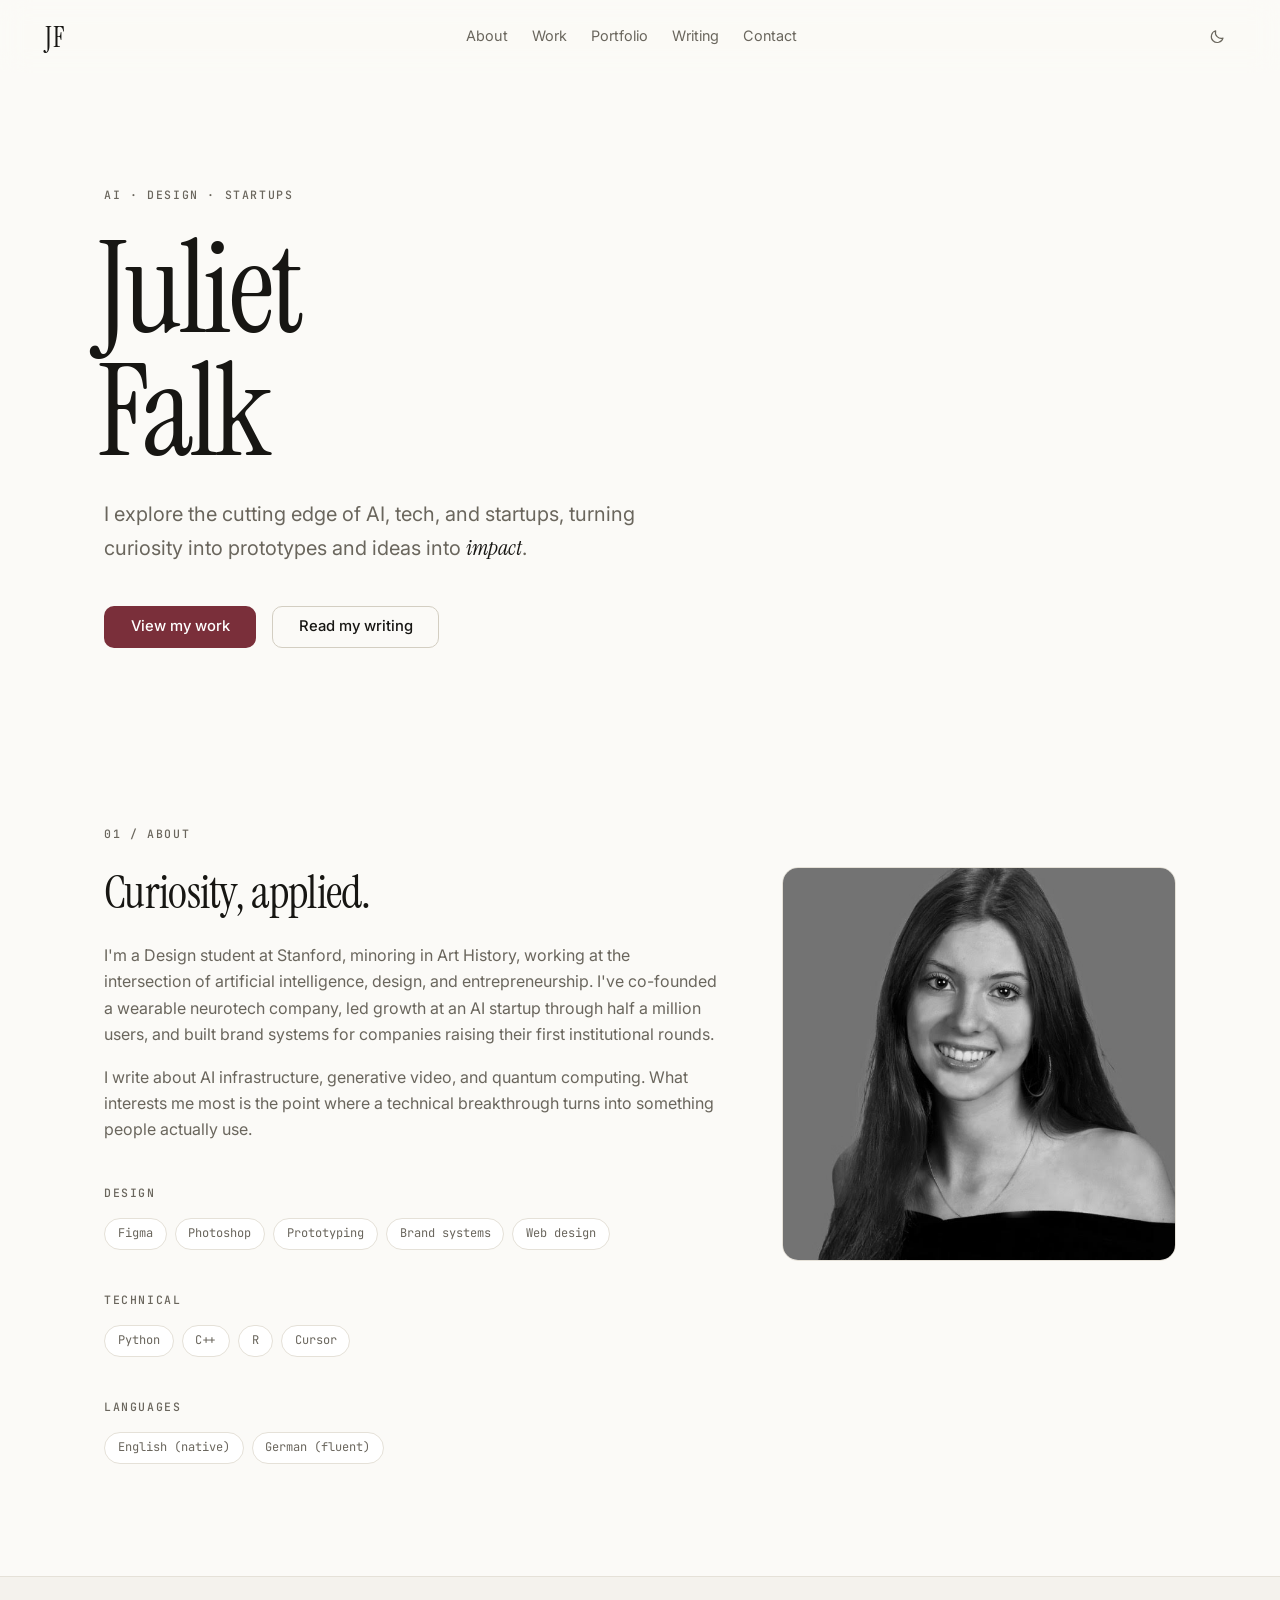
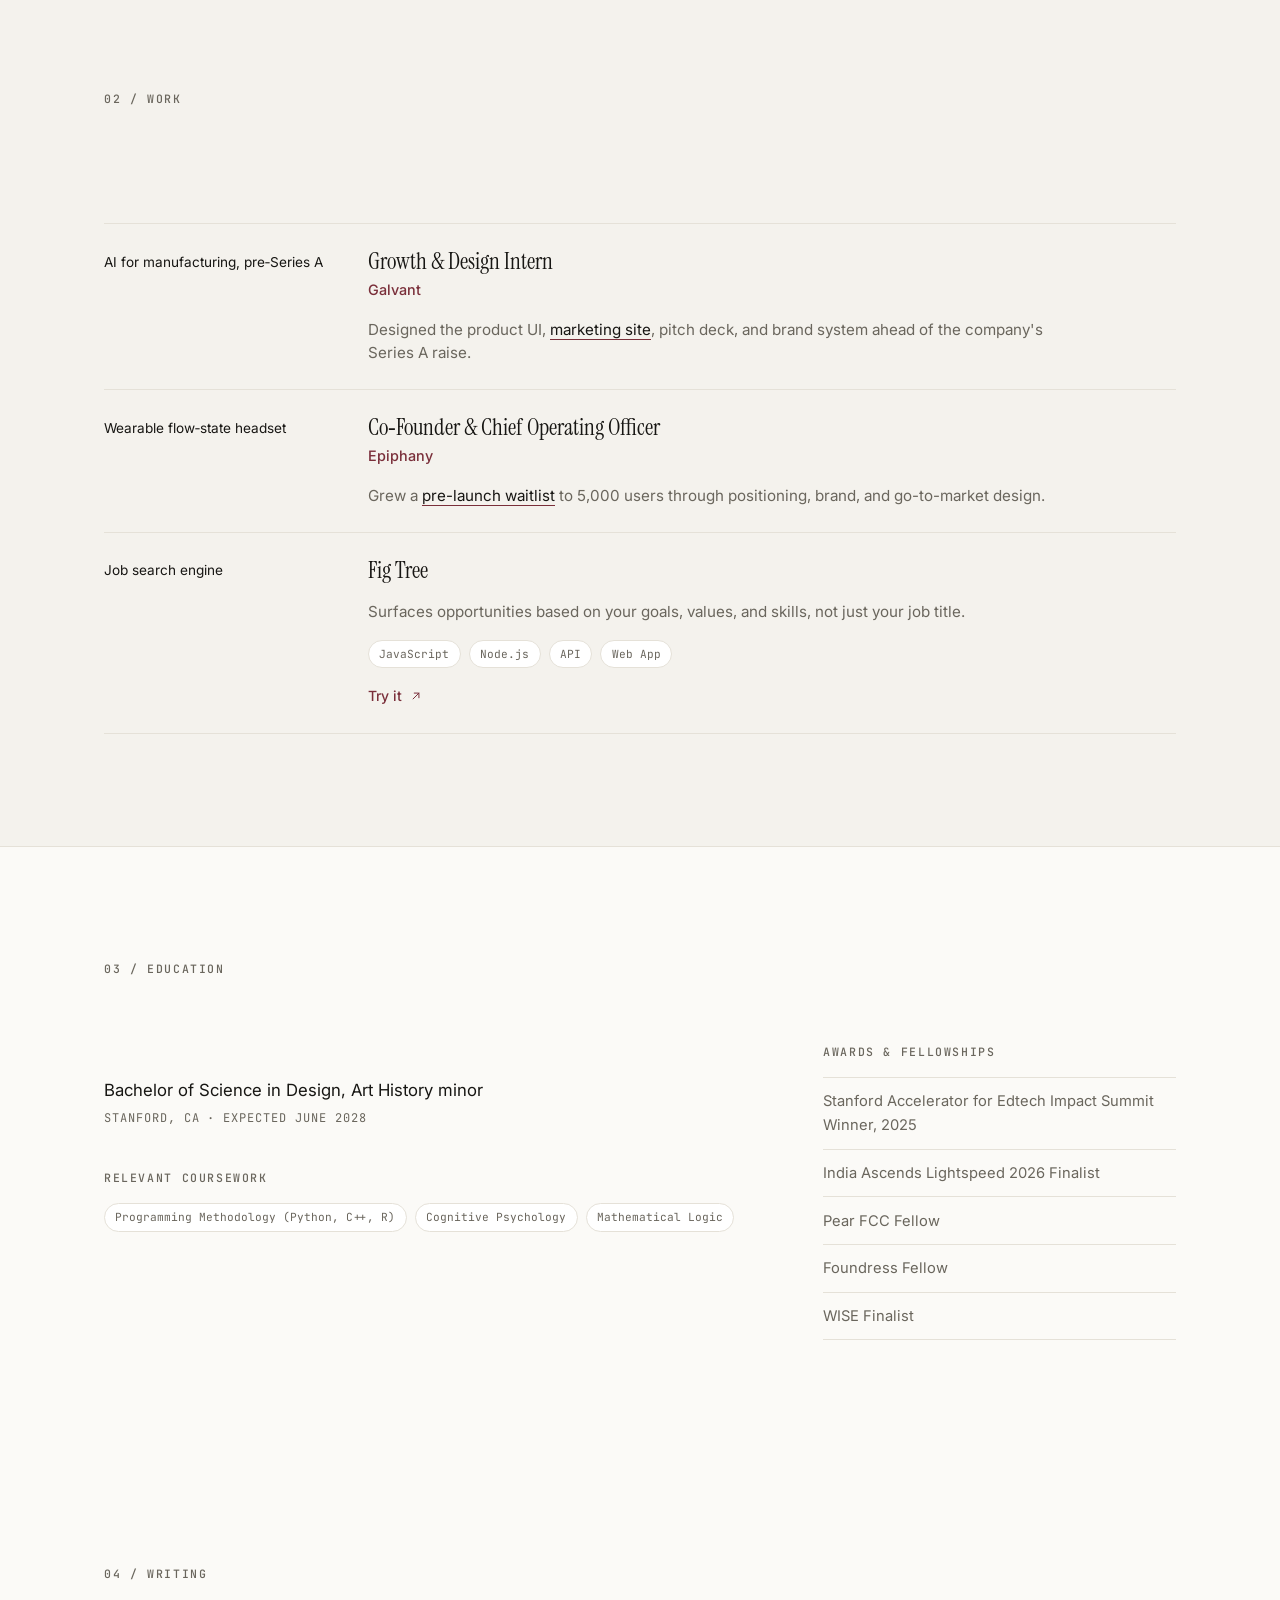
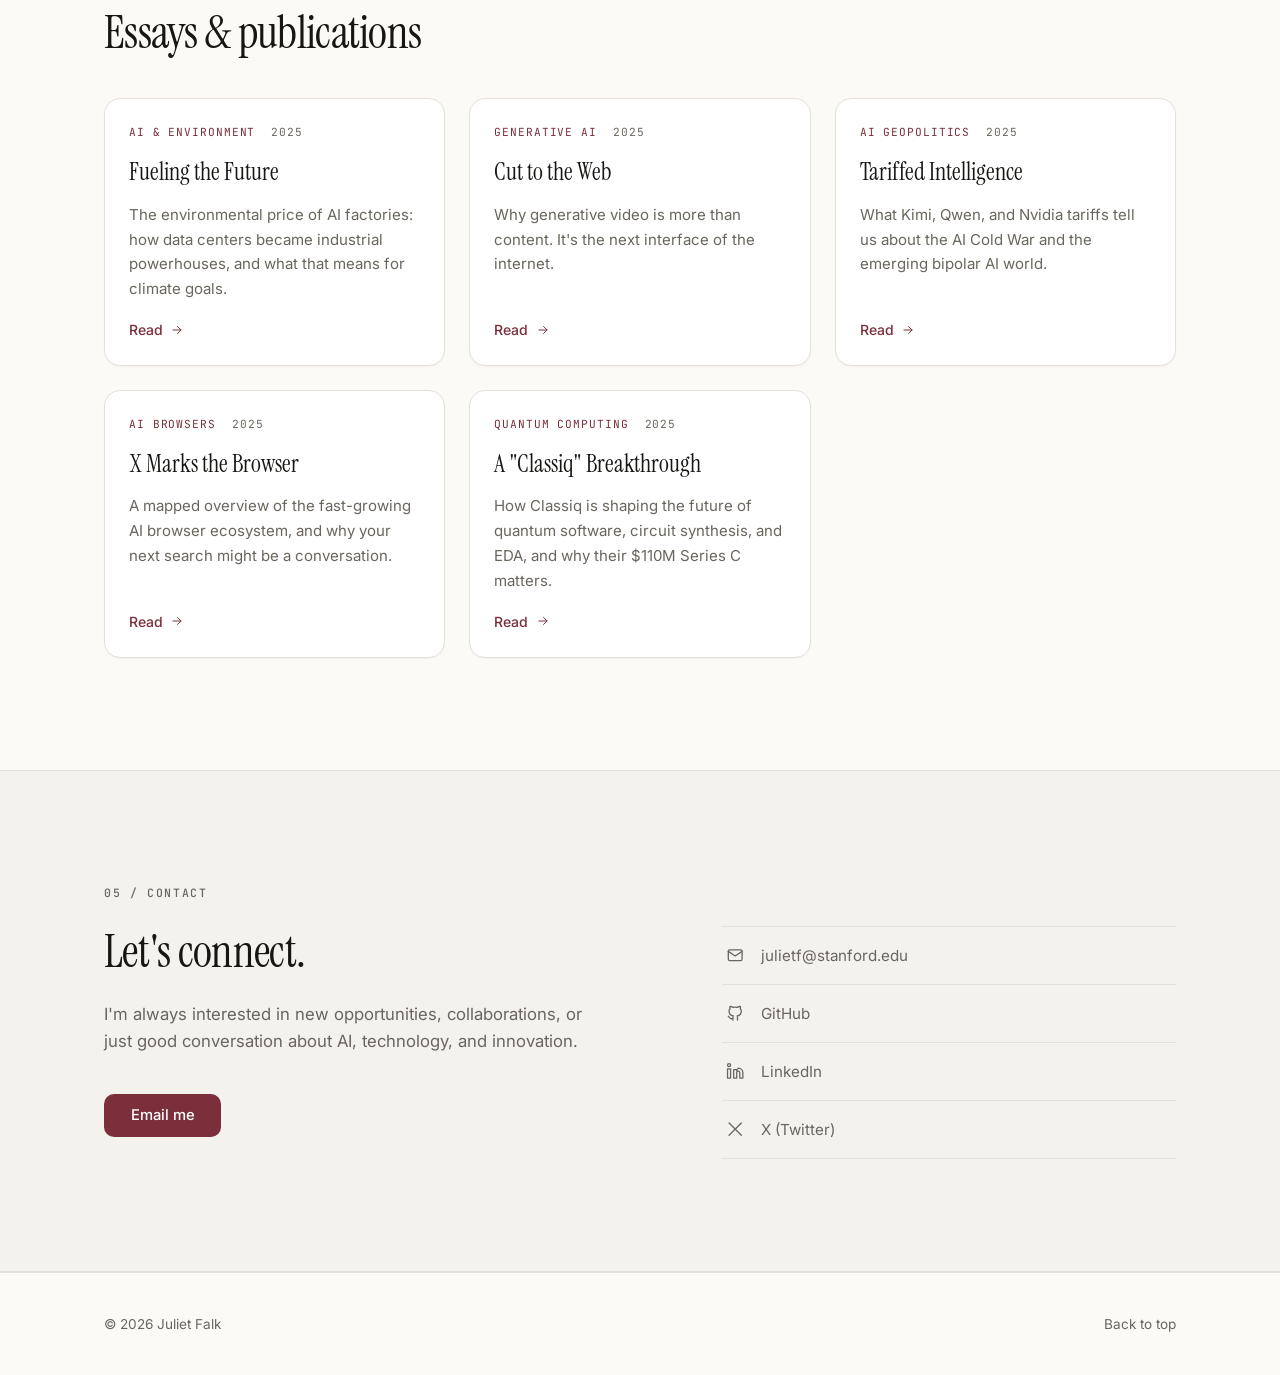
==== commit 41057aa6: "Add Portfolio page with password bubble and Galvant, Epiphany case study previews Adds a Portfolio t" ====
--- a/index.html
+++ b/index.html
@@ -40,6 +40,7 @@
             <nav class="nav-menu" id="nav-menu" aria-label="Primary">
                 <a href="#about" class="nav-link">About</a>
                 <a href="#work" class="nav-link">Work</a>
+                <a href="portfolio.html" class="nav-link">Portfolio</a>
                 <a href="#writing" class="nav-link">Writing</a>
                 <a href="#contact" class="nav-link">Contact</a>
             </nav>
@@ -139,9 +140,9 @@
                         </div>
                         <div class="exp-what">
                             <h3 class="exp-role">Growth &amp; Design Intern</h3>
-                            <p class="exp-org">Takt</p>
+                            <p class="exp-org">Galvant</p>
                             <ul class="exp-points">
-                                <li>Designed the product UI, <a href="https://taktconnect.com" target="_blank" rel="noopener">marketing site</a>, pitch deck, and brand system ahead of the company's Series A raise.</li>
+                                <li>Designed the product UI, <a href="https://galvant.ai" target="_blank" rel="noopener">marketing site</a>, pitch deck, and brand system ahead of the company's Series A raise.</li>
                             </ul>
                         </div>
                     </li>
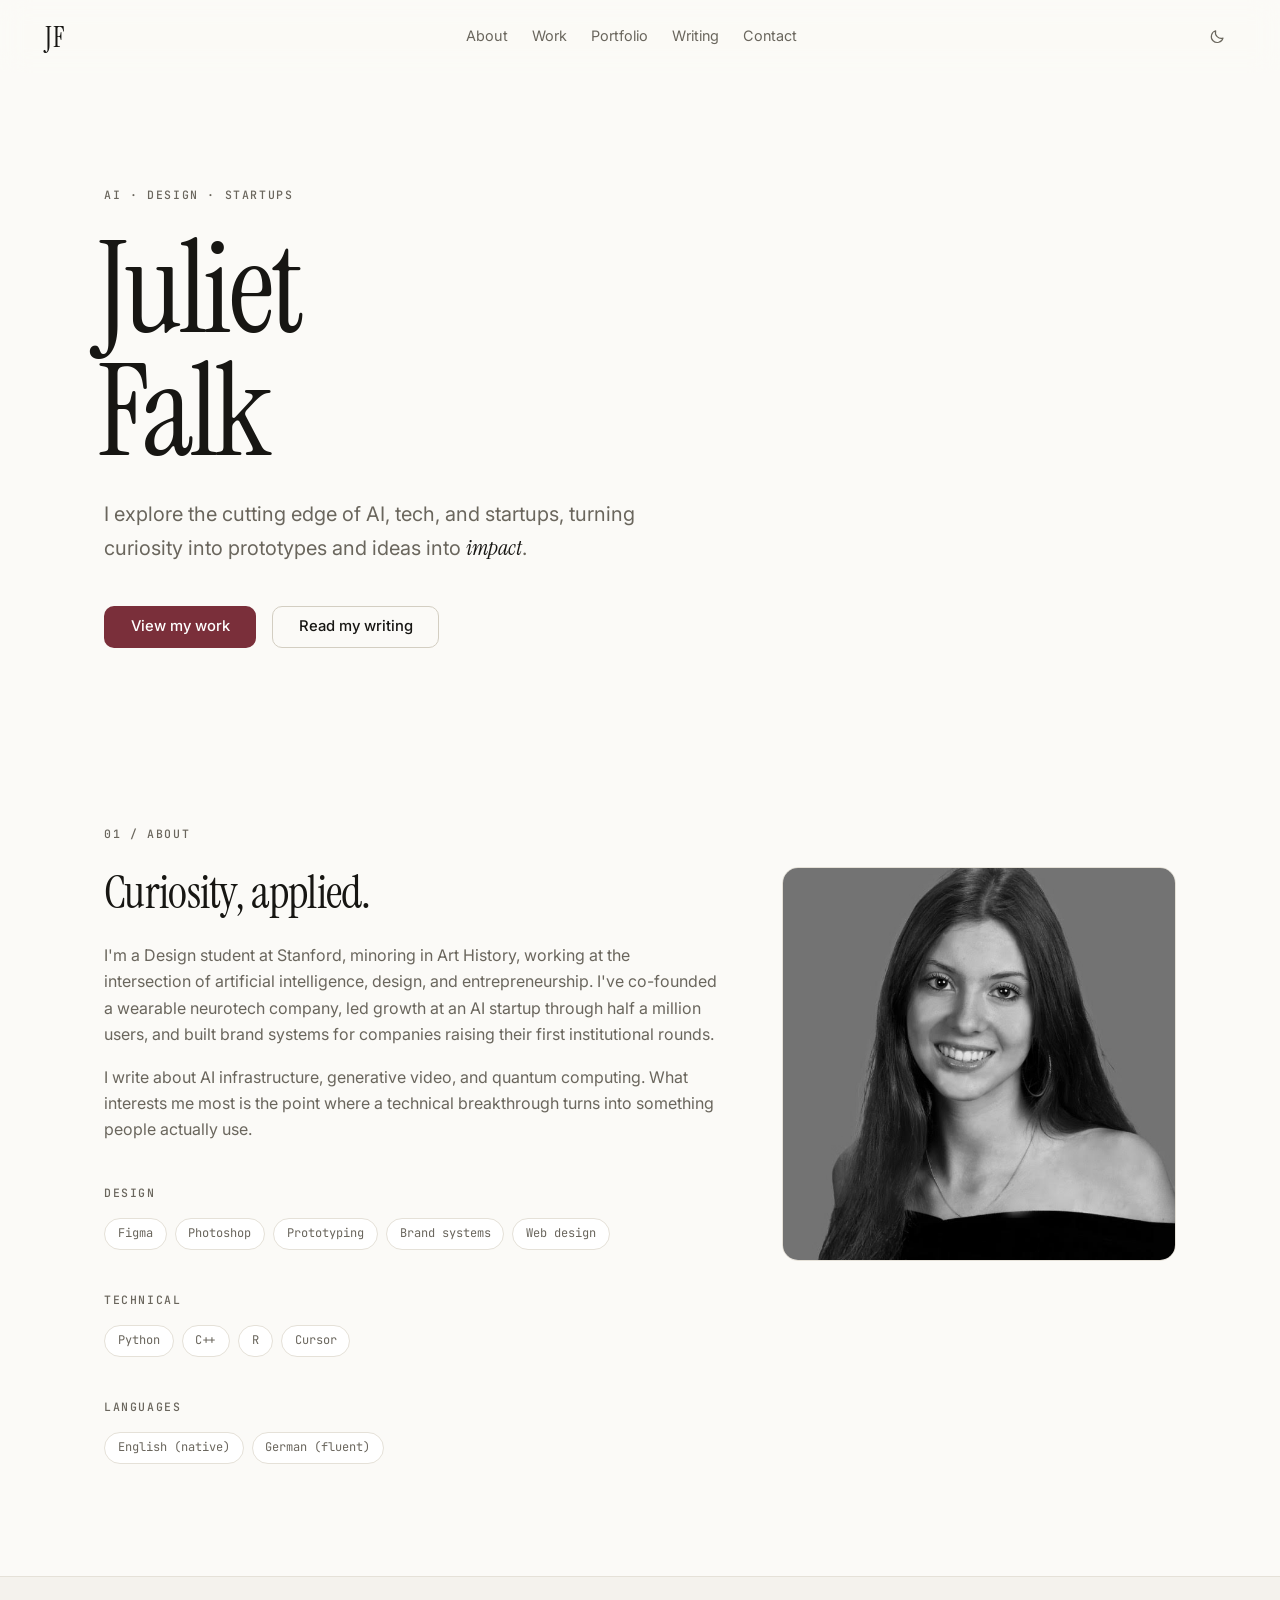
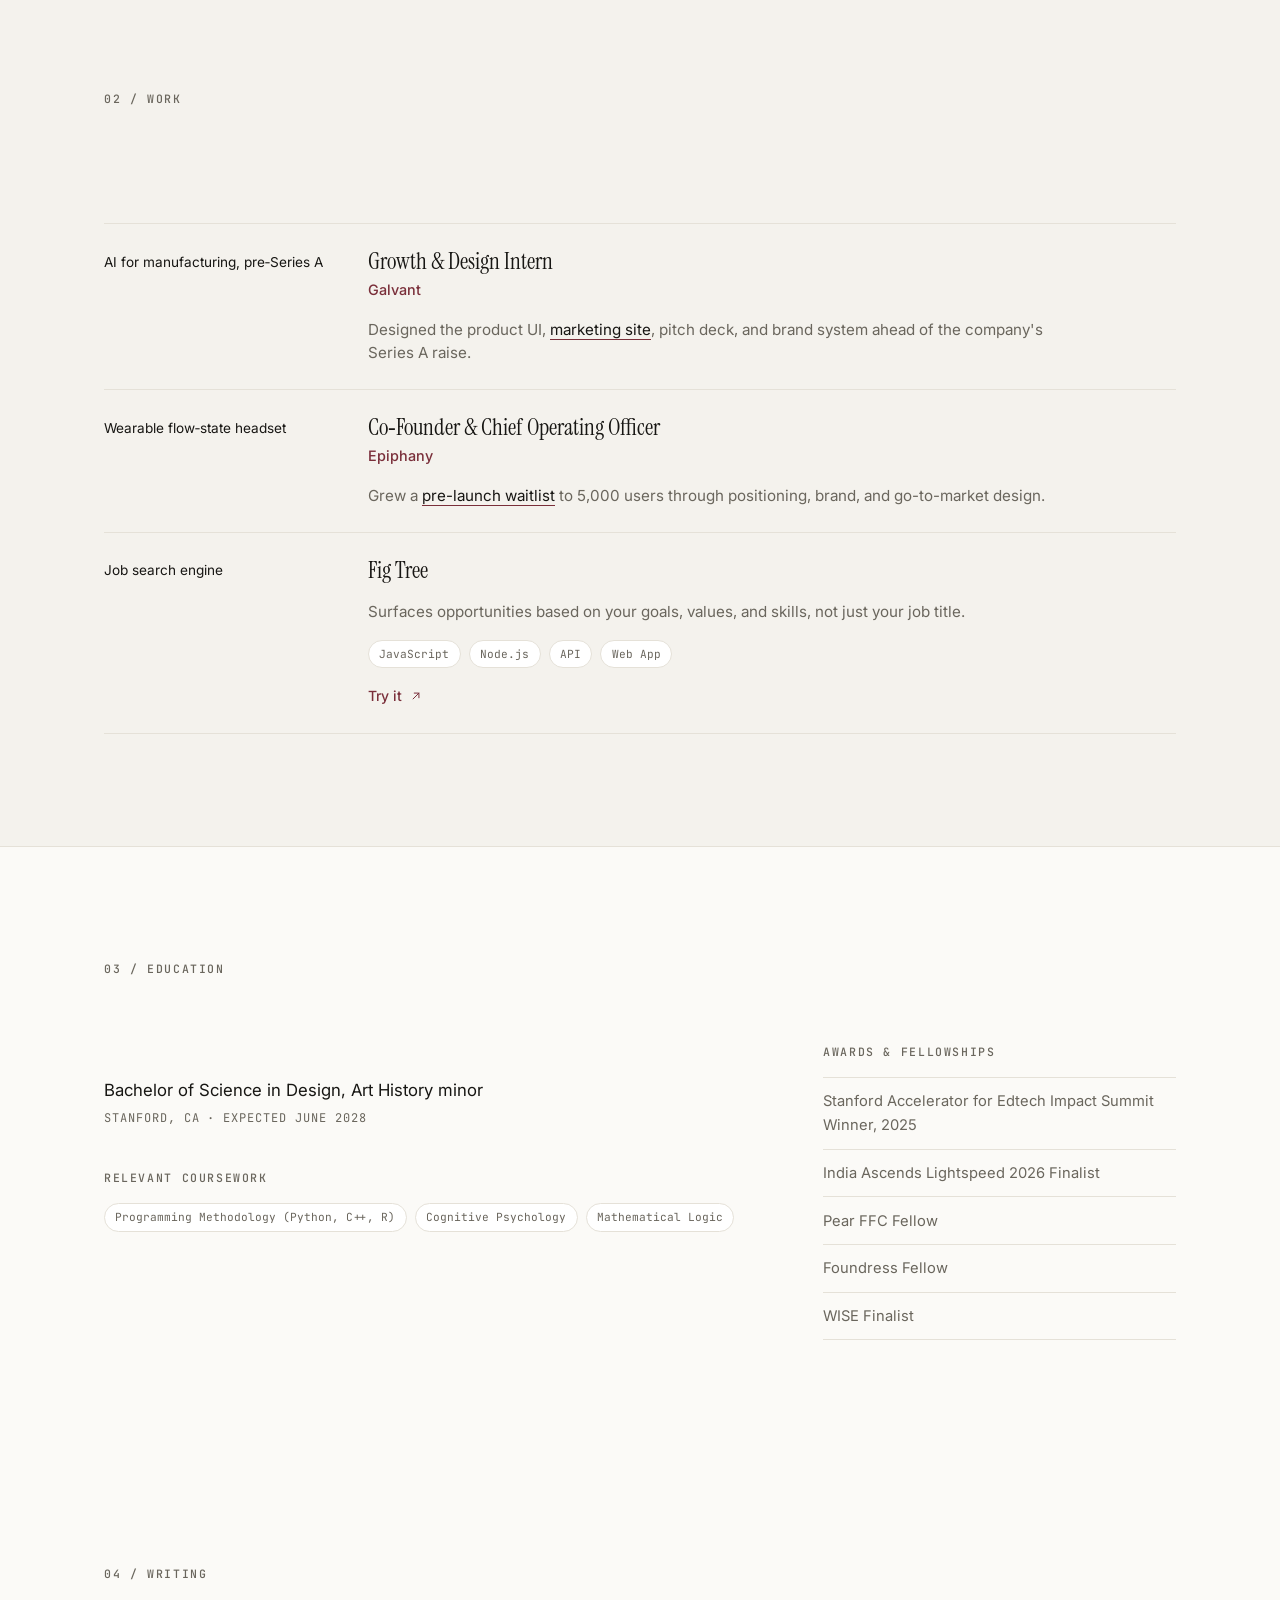
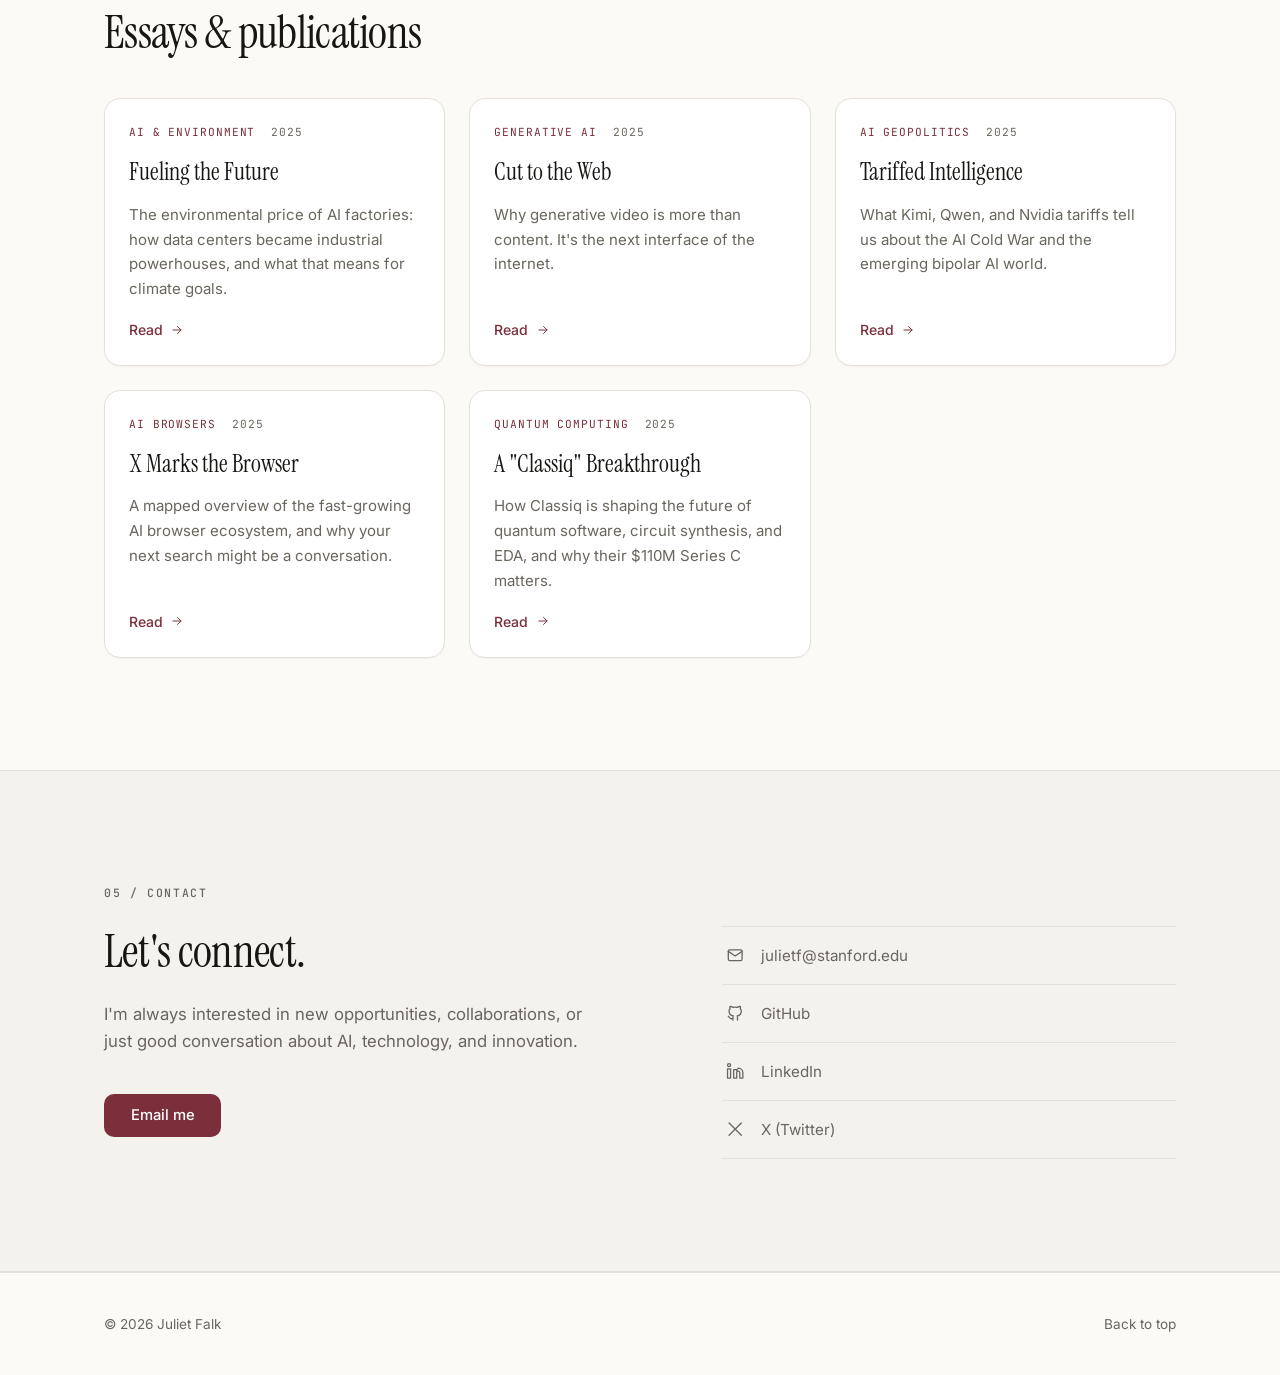
==== commit 38090824: "Fix Pear FFC Fellow spelling Co-Authored-By: Claude Opus 5.5 <noreply@anthropic.com> Claude-Session:" ====
--- a/index.html
+++ b/index.html
@@ -207,7 +207,7 @@
                         <ul class="award-list">
                             <li>Stanford Accelerator for Edtech Impact Summit Winner, 2025</li>
                             <li>India Ascends Lightspeed 2026 Finalist</li>
-                            <li>Pear FCC Fellow</li>
+                            <li>Pear FFC Fellow</li>
                             <li>Foundress Fellow</li>
                             <li>WISE Finalist</li>
                         </ul>
